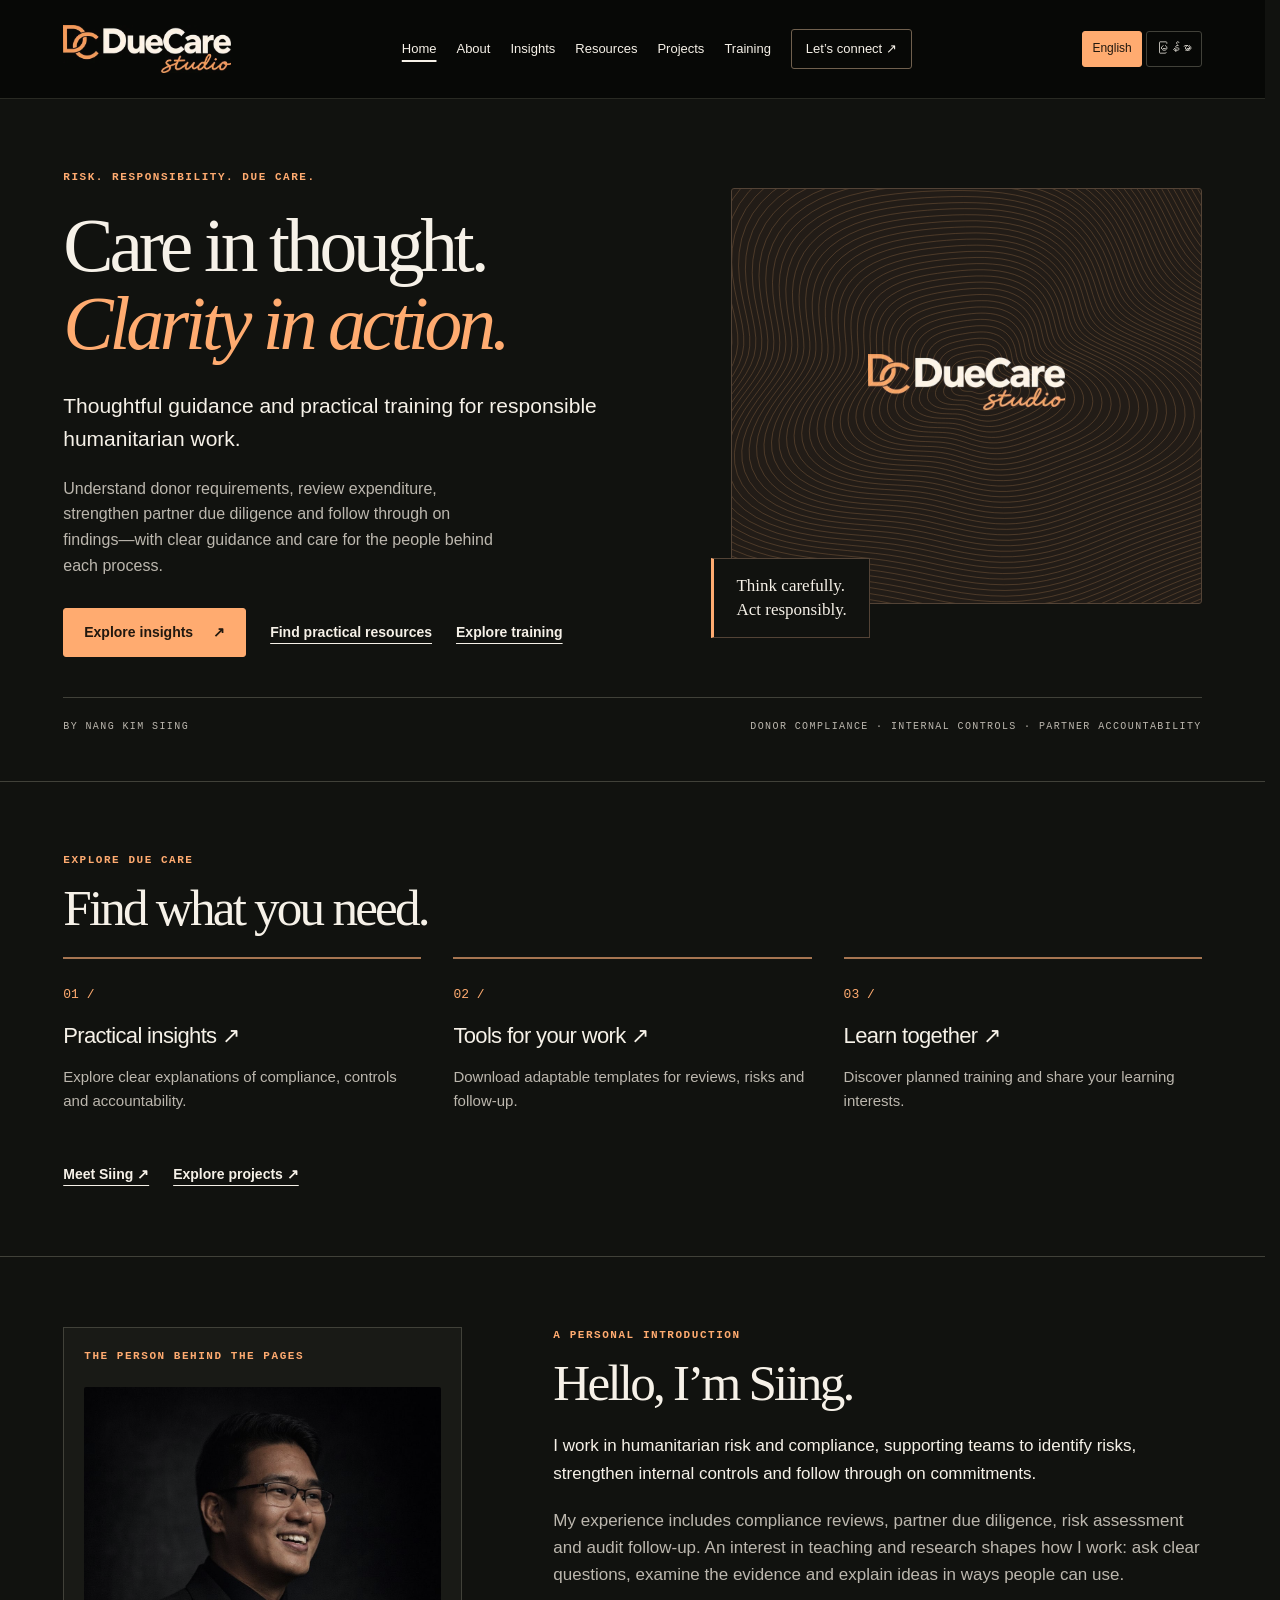
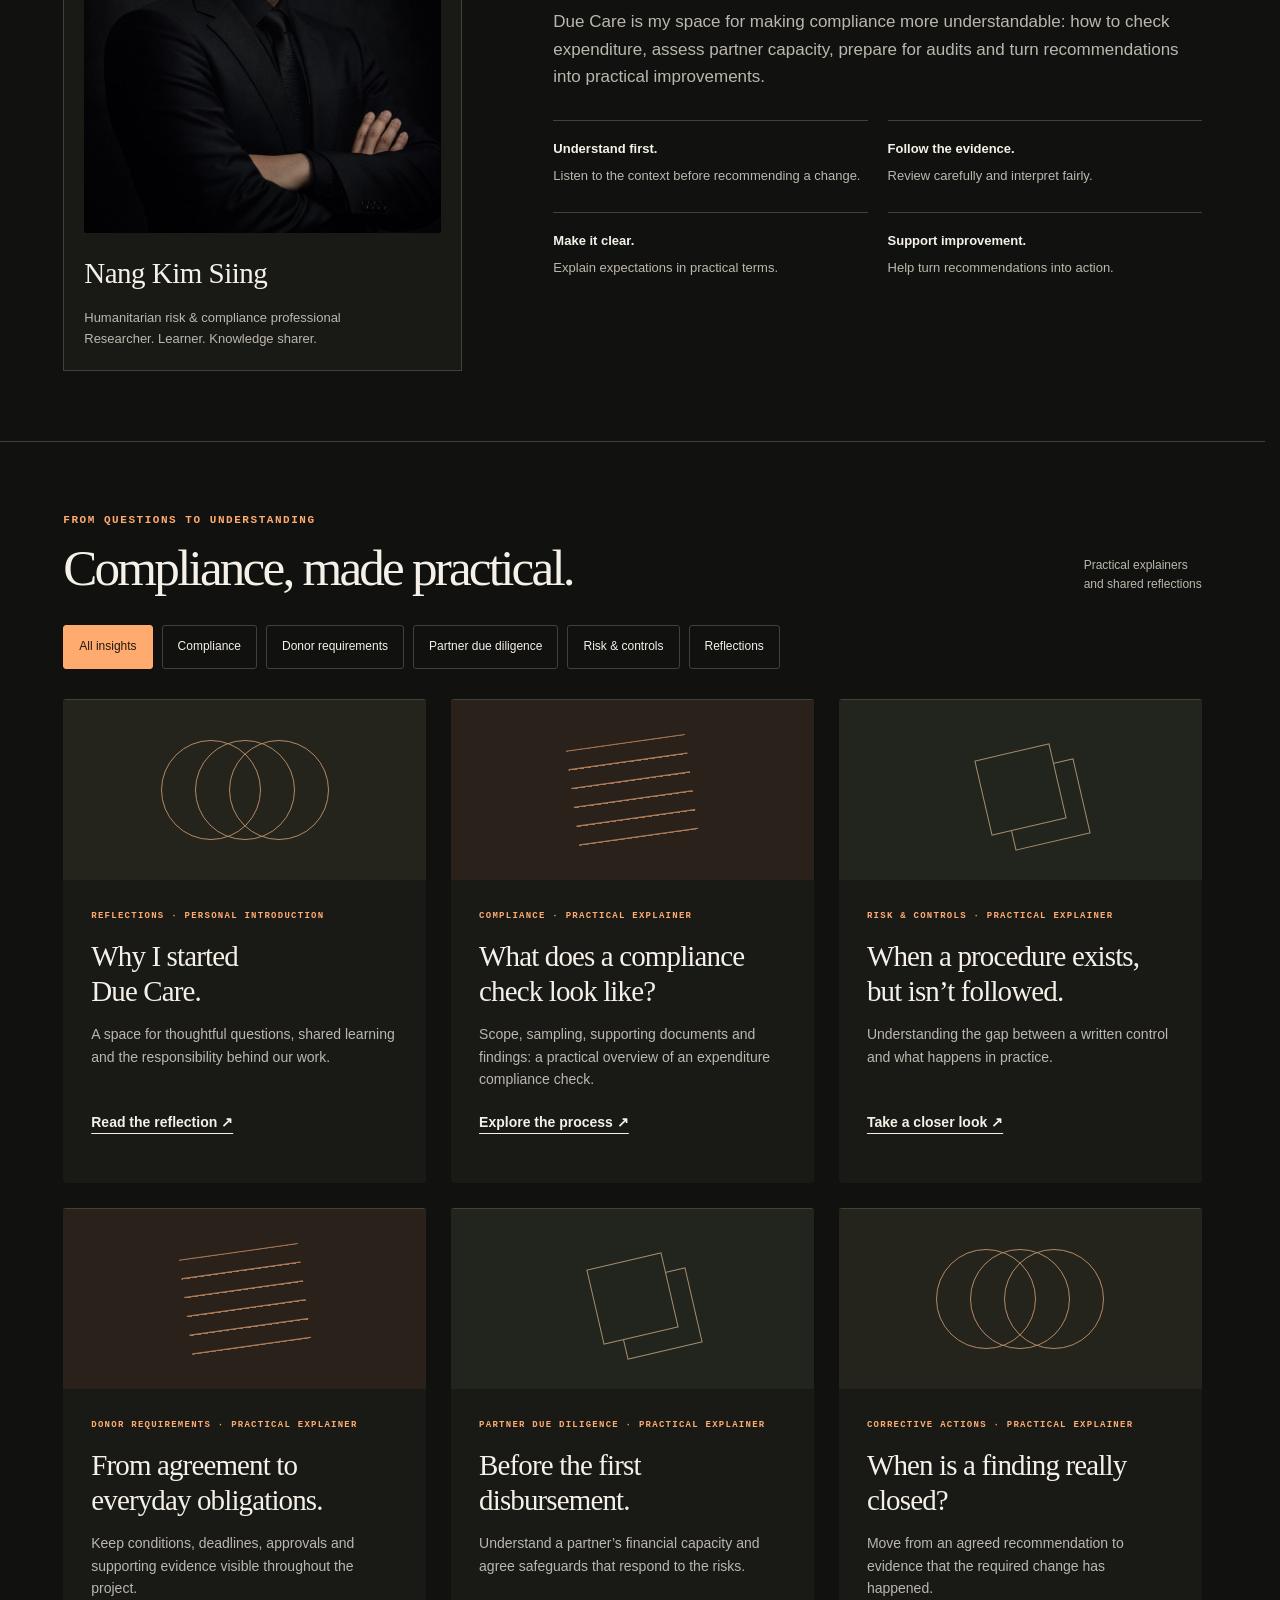
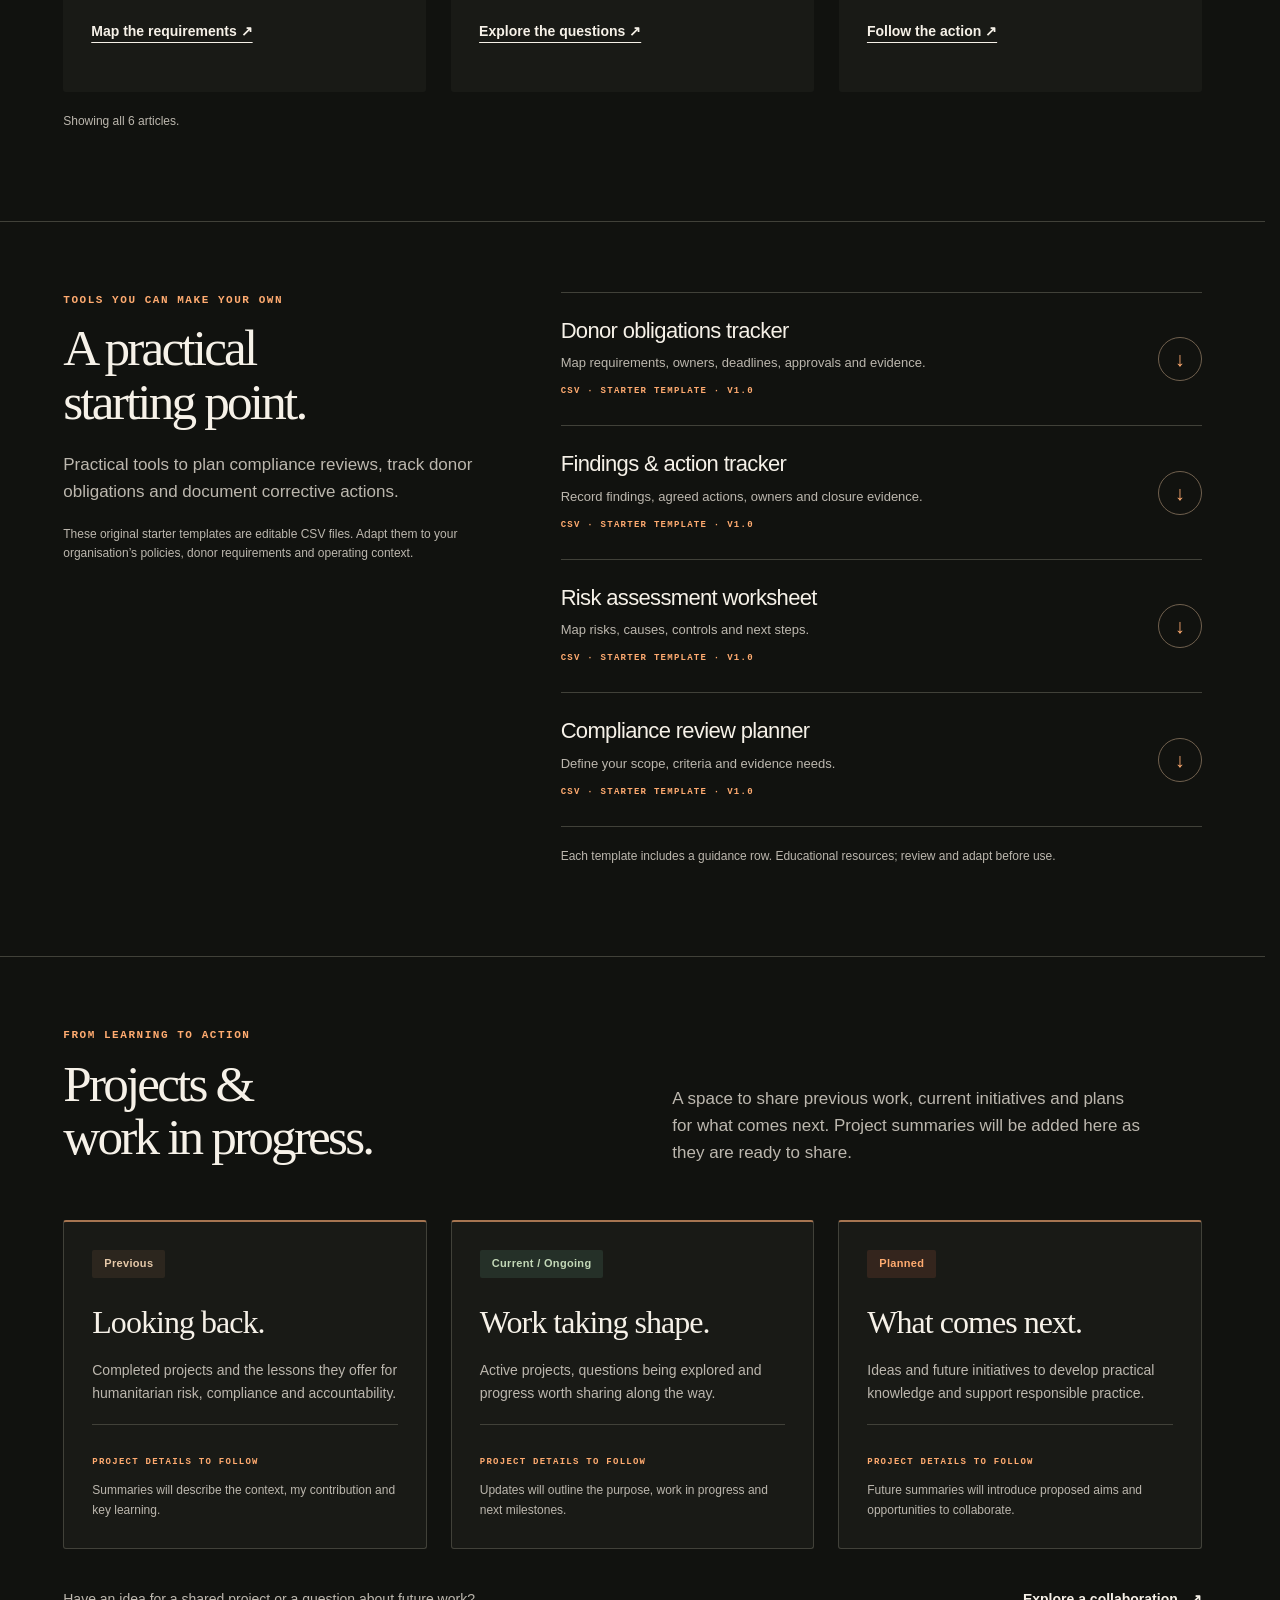
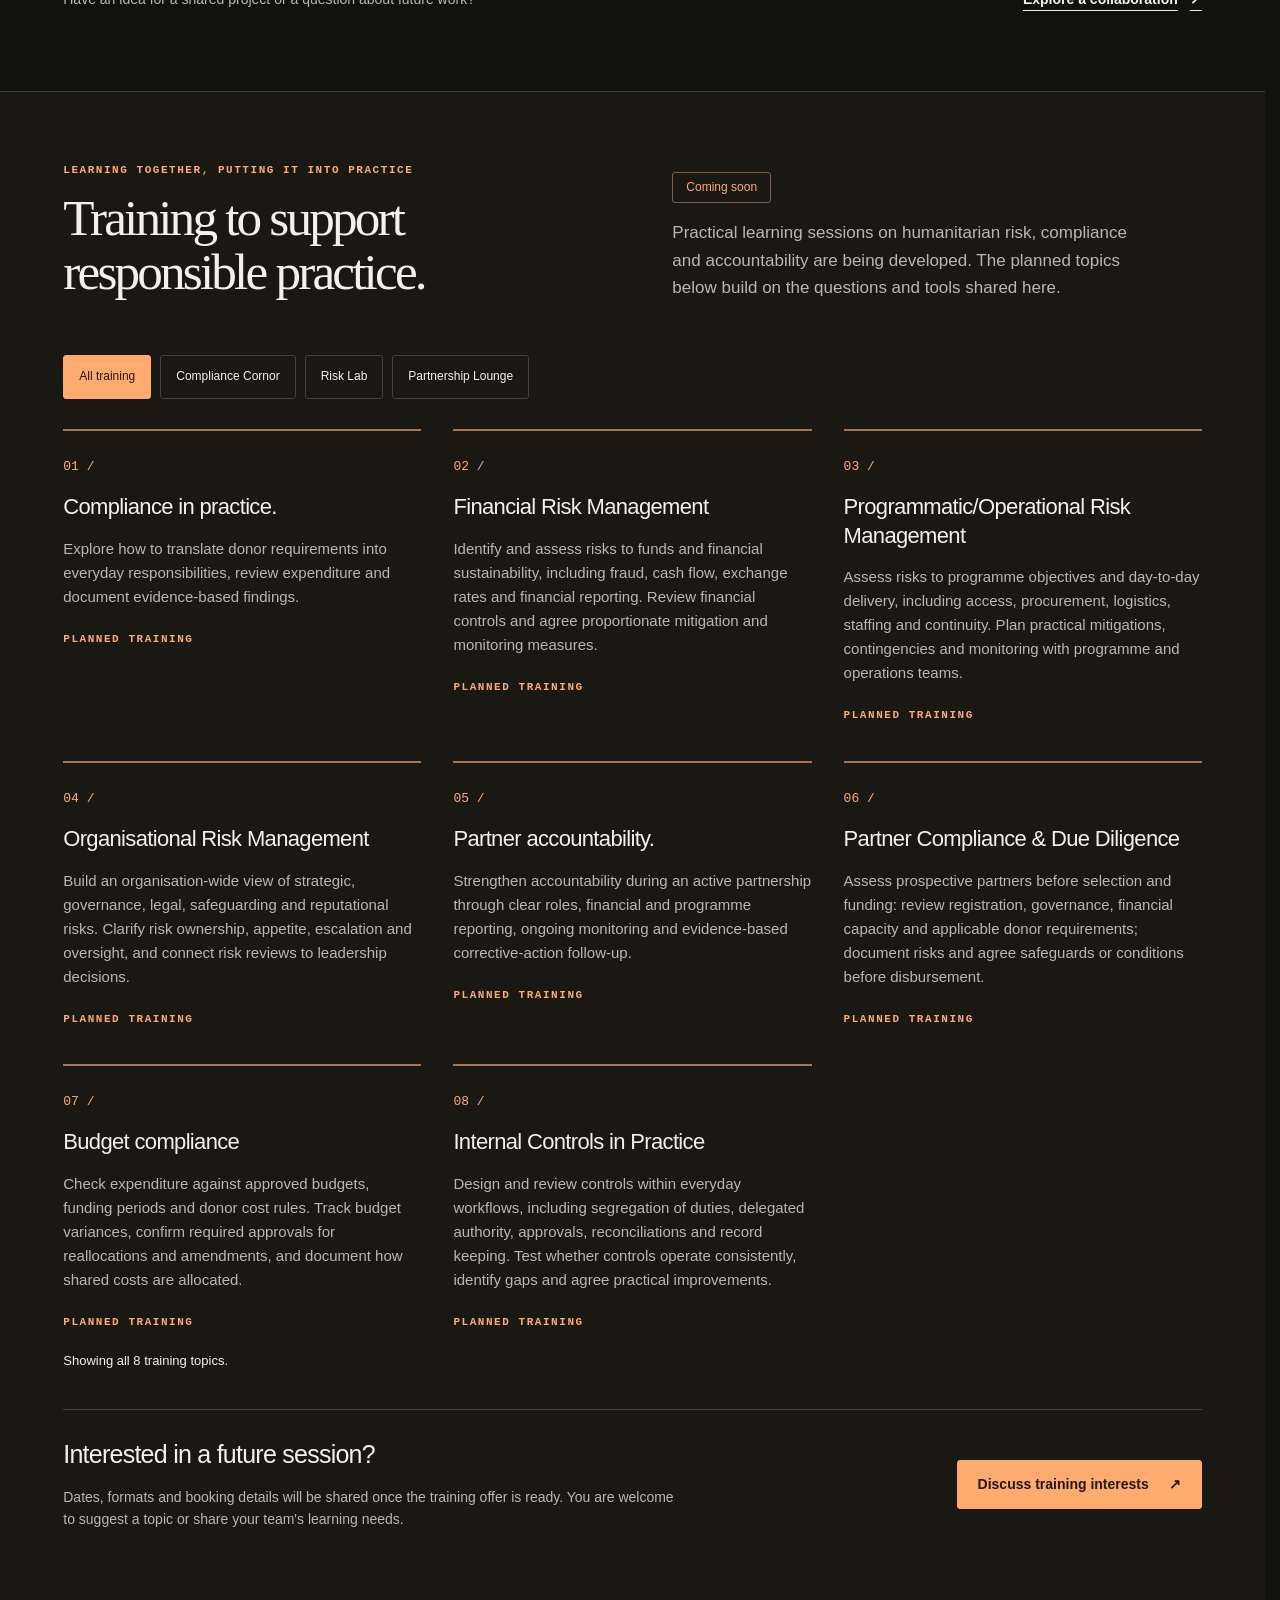
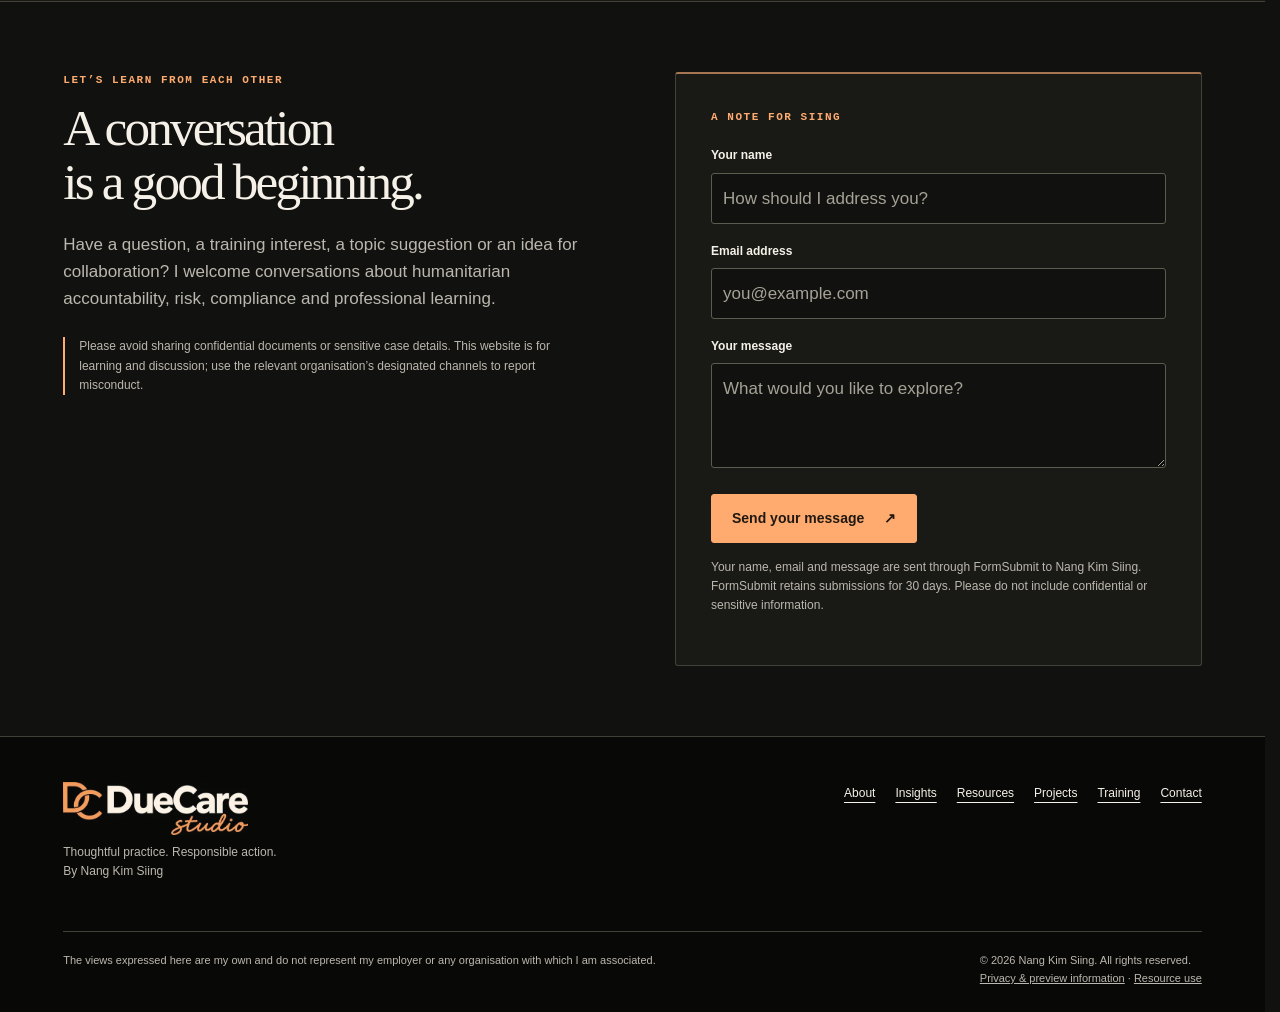
==== index.html @ 4e8f9262 "Improve phone layout, stack biography, enlarge touch targets and refine responsive training cards" ====
<!DOCTYPE html>
<html lang="en">
<head>
<meta charset="utf-8"><meta name="viewport" content="width=device-width,initial-scale=1">
<meta name="theme-color" content="#11120f"><meta name="color-scheme" content="dark"><meta name="description" content="Due Care — practical insights on risk, compliance and accountability in humanitarian work. By Nang Kim Siing.">
<title>Home | Due Care — Nang Kim Siing</title>
<link rel="stylesheet" href="due-care.css">
<link rel="stylesheet" href="duecare-studio-theme.css?v=mobile-2">
<link rel="icon" type="image/svg+xml" href="duecare-dc-icon.svg?v=dc-transparent-2">
</head>
<body>
<a class="skip" href="#main">Skip to content</a>
<header><div class="wrap header-inner"><a href="#home" class="brand" aria-label="Due Care home"><img class="studio-logo" src="duecare-studio-logo.webp" alt="DueCare Studio" width="500" height="142"></a><button class="menu-toggle" aria-expanded="false" aria-controls="navigation">Menu</button><nav id="navigation" aria-label="Main navigation"><a href="#home" aria-current="location">Home</a><a href="#about">About</a><a href="#insights">Insights</a><a href="#resources">Resources</a><a href="#projects">Projects</a><a href="#training">Training</a><a class="nav-contact" href="#contact">Let’s connect ↗</a></nav></div></header>
<main id="main"><section class="hero" id="home"><div class="wrap"><div class="hero-grid"><div><div class="eyebrow">Risk. Responsibility. Due care.</div><h1>Care in thought.<br><em>Clarity in action.</em></h1><p class="hero-lead">Thoughtful guidance and practical training for responsible humanitarian work.</p><p class="muted">Understand donor requirements, review expenditure, strengthen partner due diligence and follow through on findings—with clear guidance and care for the people behind each process.</p><div class="actions"><a class="btn" href="#insights">Explore insights <span>↗</span></a><a href="#resources" class="text-link">Find practical resources</a><a href="#training" class="text-link">Explore training</a></div></div><div class="art-wrap"><div class="art studio-art" aria-hidden="true"><img src="duecare-studio-logo.webp" class="studio-art-logo" alt="" width="500" height="142"></div><div class="art-note">Think carefully.<br>Act responsibly.</div></div></div><div class="hero-meta"><span>BY NANG KIM SIING</span><span>DONOR COMPLIANCE · INTERNAL CONTROLS · PARTNER ACCOUNTABILITY</span></div></div></section><section class="section"><div class="wrap"><div class="eyebrow">Explore Due Care</div><h2>Find what you need.</h2><div class="pillars"><a class="pillar page-preview" href="#insights"><span class="number">01 /</span><h3>Practical insights ↗</h3><p>Explore clear explanations of compliance, controls and accountability.</p></a><a class="pillar page-preview" href="#resources"><span class="number">02 /</span><h3>Tools for your work ↗</h3><p>Download adaptable templates for reviews, risks and follow-up.</p></a><a class="pillar page-preview" href="#training"><span class="number">03 /</span><h3>Learn together ↗</h3><p>Discover planned training and share your learning interests.</p></a></div><div class="actions"><a class="text-link" href="#about">Meet Siing ↗</a><a class="text-link" href="#projects">Explore projects ↗</a></div></div></section><section class="section about" id="about"><div class="wrap about-grid"><div class="identity"><div class="eyebrow">The person behind the pages</div><img class="profile-photo" decoding="async" src="[data-uri]" alt="Nang Kim Siing smiling, wearing glasses and a black suit" width="1024" height="1536" loading="lazy"><div><h3>Nang Kim Siing</h3><div class="muted">Humanitarian risk & compliance professional<br>Researcher. Learner. Knowledge sharer.</div></div></div><div><div class="eyebrow">A personal introduction</div><h2>Hello, I’m Siing.</h2><p>I work in humanitarian risk and compliance, supporting teams to identify risks, strengthen internal controls and follow through on commitments.</p><p class="muted">My experience includes compliance reviews, partner due diligence, risk assessment and audit follow-up. An interest in teaching and research shapes how I work: ask clear questions, examine the evidence and explain ideas in ways people can use.</p><p class="muted">Due Care is my space for making compliance more understandable: how to check expenditure, assess partner capacity, prepare for audits and turn recommendations into practical improvements.</p><div class="values"><div class="value"><strong>Understand first.</strong><p>Listen to the context before recommending a change.</p></div><div class="value"><strong>Follow the evidence.</strong><p>Review carefully and interpret fairly.</p></div><div class="value"><strong>Make it clear.</strong><p>Explain expectations in practical terms.</p></div><div class="value"><strong>Support improvement.</strong><p>Help turn recommendations into action.</p></div></div></div></div></section><section class="section" id="insights"><div class="wrap"><div class="section-head"><div><div class="eyebrow">From questions to understanding</div><h2>Compliance, made practical.</h2></div><span class="small">Practical explainers<br>and shared reflections</span></div><div class="filters" aria-label="Filter articles"><button class="filter active" data-filter="all" aria-pressed="true">All insights</button><button class="filter" data-filter="compliance" aria-pressed="false">Compliance</button><button class="filter" data-filter="donor" aria-pressed="false">Donor requirements</button><button class="filter" data-filter="partners" aria-pressed="false">Partner due diligence</button><button class="filter" data-filter="risk" aria-pressed="false">Risk & controls</button><button class="filter" data-filter="reflection" aria-pressed="false">Reflections</button></div><div class="articles"><article class="article" data-category="reflection"><div class="article-art" aria-hidden="true"><span class="circle"></span><span class="circle"></span><span class="circle"></span></div><div class="article-body"><span class="eyebrow">Reflections · Personal introduction</span><h3>Why I started<br>Due Care.</h3><p>A space for thoughtful questions, shared learning and the responsibility behind our work.</p><a class="text-link" href="insight-why.html">Read the reflection ↗</a></div></article><article class="article" data-category="compliance"><div class="article-art lines" aria-hidden="true"></div><div class="article-body"><span class="eyebrow">Compliance · Practical explainer</span><h3>What does a compliance check look like?</h3><p>Scope, sampling, supporting documents and findings: a practical overview of an expenditure compliance check.</p><a class="text-link" href="insight-check.html">Explore the process ↗</a></div></article><article class="article" data-category="risk"><div class="article-art blocks" aria-hidden="true"></div><div class="article-body"><span class="eyebrow">Risk & controls · Practical explainer</span><h3>When a procedure exists, but isn’t followed.</h3><p>Understanding the gap between a written control and what happens in practice.</p><a class="text-link" href="insight-controls.html">Take a closer look ↗</a></div></article><article class="article" data-category="donor"><div class="article-art lines" aria-hidden="true"></div><div class="article-body"><span class="eyebrow">Donor requirements · Practical explainer</span><h3>From agreement to everyday obligations.</h3><p>Keep conditions, deadlines, approvals and supporting evidence visible throughout the project.</p><a class="text-link" href="insight-donor.html">Map the requirements ↗</a></div></article><article class="article" data-category="partners"><div class="article-art blocks" aria-hidden="true"></div><div class="article-body"><span class="eyebrow">Partner due diligence · Practical explainer</span><h3>Before the first disbursement.</h3><p>Understand a partner’s financial capacity and agree safeguards that respond to the risks.</p><a class="text-link" href="insight-partner.html">Explore the questions ↗</a></div></article><article class="article" data-category="compliance"><div class="article-art" aria-hidden="true"><span class="circle"></span><span class="circle"></span><span class="circle"></span></div><div class="article-body"><span class="eyebrow">Corrective actions · Practical explainer</span><h3>When is a finding really closed?</h3><p>Move from an agreed recommendation to evidence that the required change has happened.</p><a class="text-link" href="insight-followup.html">Follow the action ↗</a></div></article></div><p class="resource-note" id="filter-status" aria-live="polite">Showing all 6 articles.</p></div></section><section class="section" id="resources"><div class="wrap resource-layout"><div><div class="eyebrow">Tools you can make your own</div><h2>A practical<br>starting point.</h2><p class="muted">Practical tools to plan compliance reviews, track donor obligations and document corrective actions.</p><p class="small">These original starter templates are editable CSV files. Adapt them to your organisation’s policies, donor requirements and operating context.</p></div><div><div class="resource-list"><div class="resource"><div><h3>Donor obligations tracker</h3><p>Map requirements, owners, deadlines, approvals and evidence.</p><span class="eyebrow" style="font-size:9px">CSV · Starter template · v1.0</span></div><button class="download" data-download="obligations" aria-label="Download donor obligations tracker CSV">↓</button></div><div class="resource"><div><h3>Findings & action tracker</h3><p>Record findings, agreed actions, owners and closure evidence.</p><span class="eyebrow" style="font-size:9px">CSV · Starter template · v1.0</span></div><button class="download" data-download="findings" aria-label="Download findings and action tracker CSV">↓</button></div><div class="resource"><div><h3>Risk assessment worksheet</h3><p>Map risks, causes, controls and next steps.</p><span class="eyebrow" style="font-size:9px">CSV · Starter template · v1.0</span></div><button class="download" data-download="risk" aria-label="Download risk assessment worksheet CSV">↓</button></div><div class="resource"><div><h3>Compliance review planner</h3><p>Define your scope, criteria and evidence needs.</p><span class="eyebrow" style="font-size:9px">CSV · Starter template · v1.0</span></div><button class="download" data-download="planner" aria-label="Download compliance review planner CSV">↓</button></div></div><p class="resource-note">Each template includes a guidance row. Educational resources; review and adapt before use.</p></div></div></section><section class="section projects" id="projects" aria-labelledby="projects-title"><div class="wrap"><div class="intro-head"><div><div class="eyebrow">From learning to action</div><h2 id="projects-title">Projects &<br>work in progress.</h2></div><p>A space to share previous work, current initiatives and plans for what comes next. Project summaries will be added here as they are ready to share.</p></div><div class="project-grid"><article class="project-card"><span class="project-status project-previous">Previous</span><h3>Looking back.</h3><p>Completed projects and the lessons they offer for humanitarian risk, compliance and accountability.</p><div class="project-placeholder"><span class="eyebrow">Project details to follow</span><p>Summaries will describe the context, my contribution and key learning.</p></div></article><article class="project-card"><span class="project-status project-current">Current / Ongoing</span><h3>Work taking shape.</h3><p>Active projects, questions being explored and progress worth sharing along the way.</p><div class="project-placeholder"><span class="eyebrow">Project details to follow</span><p>Updates will outline the purpose, work in progress and next milestones.</p></div></article><article class="project-card"><span class="project-status project-planned">Planned</span><h3>What comes next.</h3><p>Ideas and future initiatives to develop practical knowledge and support responsible practice.</p><div class="project-placeholder"><span class="eyebrow">Project details to follow</span><p>Future summaries will introduce proposed aims and opportunities to collaborate.</p></div></article></div><div class="projects-connect"><p class="muted">Have an idea for a shared project or a question about future work?</p><a class="text-link" href="#contact">Explore a collaboration <span aria-hidden="true">↗</span></a></div></div></section><section class="section training" id="training" aria-labelledby="training-title"><div class="wrap"><div class="intro-head"><div><div class="eyebrow">Learning together, putting it into practice</div><h2 id="training-title">Training to support<br>responsible practice.</h2></div><div><span class="training-status">Coming soon</span><p>Practical learning sessions on humanitarian risk, compliance and accountability are being developed. The planned topics below build on the questions and tools shared here.</p></div></div><div class="filters" role="group" aria-label="Filter training"><button type="button" class="filter active" data-training-filter="all" aria-pressed="true">All training</button><button type="button" class="filter" data-training-filter="compliance" aria-pressed="false">Compliance Cornor</button><button type="button" class="filter" data-training-filter="risk" aria-pressed="false">Risk Lab</button><button type="button" class="filter" data-training-filter="partners" aria-pressed="false">Partnership Lounge</button></div><div class="pillars"><article class="pillar" data-training-category="compliance"><span class="number">01 /</span><h3>Compliance in practice.</h3><p>Explore how to translate donor requirements into everyday responsibilities, review expenditure and document evidence-based findings.</p><span class="eyebrow training-topic">Planned training</span></article><article class="pillar" data-training-category="risk"><span class="number">02 /</span><h3>Financial Risk Management</h3><p>Identify and assess risks to funds and financial sustainability, including fraud, cash flow, exchange rates and financial reporting. Review financial controls and agree proportionate mitigation and monitoring measures.</p><span class="eyebrow training-topic">Planned training</span></article><article class="pillar" data-training-category="risk"><span class="number">03 /</span><h3>Programmatic/Operational Risk Management</h3><p>Assess risks to programme objectives and day-to-day delivery, including access, procurement, logistics, staffing and continuity. Plan practical mitigations, contingencies and monitoring with programme and operations teams.</p><span class="eyebrow training-topic">Planned training</span></article><article class="pillar" data-training-category="risk"><span class="number">04 /</span><h3>Organisational Risk Management</h3><p>Build an organisation-wide view of strategic, governance, legal, safeguarding and reputational risks. Clarify risk ownership, appetite, escalation and oversight, and connect risk reviews to leadership decisions.</p><span class="eyebrow training-topic">Planned training</span></article><article class="pillar" data-training-category="partners"><span class="number">05 /</span><h3>Partner accountability.</h3><p>Strengthen accountability during an active partnership through clear roles, financial and programme reporting, ongoing monitoring and evidence-based corrective-action follow-up.</p><span class="eyebrow training-topic">Planned training</span></article><article class="pillar" data-training-category="partners"><span class="number">06 /</span><h3>Partner Compliance &amp; Due Diligence</h3><p>Assess prospective partners before selection and funding: review registration, governance, financial capacity and applicable donor requirements; document risks and agree safeguards or conditions before disbursement.</p><span class="eyebrow training-topic">Planned training</span></article><article class="pillar" data-training-category="compliance"><span class="number">07 /</span><h3>Budget compliance</h3><p>Check expenditure against approved budgets, funding periods and donor cost rules. Track budget variances, confirm required approvals for reallocations and amendments, and document how shared costs are allocated.</p><span class="eyebrow training-topic">Planned training</span></article><article class="pillar" data-training-category="compliance"><span class="number">08 /</span><h3>Internal Controls in Practice</h3><p>Design and review controls within everyday workflows, including segregation of duties, delegated authority, approvals, reconciliations and record keeping. Test whether controls operate consistently, identify gaps and agree practical improvements.</p><span class="eyebrow training-topic">Planned training</span></article></div><p class="status" id="training-filter-status" role="status">Showing all 8 training topics.</p><div class="training-next"><div><h3>Interested in a future session?</h3><p class="muted">Dates, formats and booking details will be shared once the training offer is ready. You are welcome to suggest a topic or share your team's learning needs.</p></div><a class="btn" href="#contact">Discuss training interests <span aria-hidden="true">↗</span></a></div></div></section><section class="section" id="contact"><div class="wrap contact-grid"><div><div class="eyebrow">Let’s learn from each other</div><h2>A conversation<br>is a good beginning.</h2><p class="muted">Have a question, a training interest, a topic suggestion or an idea for collaboration? I welcome conversations about humanitarian accountability, risk, compliance and professional learning.</p><div class="notice small">Please avoid sharing confidential documents or sensitive case details. This website is for learning and discussion; use the relevant organisation’s designated channels to report misconduct.</div></div><div class="contact-box"><div class="eyebrow" style="margin-bottom:20px">A note for Siing</div><form id="contact-form" action="https://formsubmit.co/nksiingbawi@gmail.com" method="POST"><input type="hidden" name="_subject" value="New message from DueCare Studio"><input type="hidden" name="_template" value="table"><input type="text" name="_honey" tabindex="-1" autocomplete="off" style="display:none" aria-hidden="true"><div class="field"><label for="name">Your name</label><input maxlength="120" id="name" name="name" autocomplete="name" required placeholder="How should I address you?"></div><div class="field"><label for="email">Email address</label><input maxlength="254" id="email" name="email" type="email" autocomplete="email" required placeholder="you@example.com"></div><div class="field"><label for="message">Your message</label><textarea maxlength="5000" id="message" name="message" required placeholder="What would you like to explore?"></textarea></div><button class="btn" type="submit">Send your message <span>↗</span></button><p class="small" style="margin-top:15px;margin-bottom:0">Your name, email and message are sent through FormSubmit to Nang Kim Siing. FormSubmit retains submissions for 30 days. Please do not include confidential or sensitive information.</p><p class="status" id="form-status" role="status"></p></form></div></div></section></main>
<footer class="footer"><div class="wrap"><div class="footer-top"><div><a href="#home" class="brand footer-brand" aria-label="Due Care home"><img class="studio-logo" src="duecare-studio-logo.webp" alt="DueCare Studio" width="500" height="142"></a><p class="small" style="margin-top:8px">Thoughtful practice. Responsible action.<br>By Nang Kim Siing</p></div><div class="footer-links"><a href="#about">About</a><a href="#insights">Insights</a><a href="#resources">Resources</a><a href="#projects">Projects</a><a href="#training">Training</a><a href="#contact">Contact</a></div></div><div class="footer-bottom"><p>The views expressed here are my own and do not represent my employer or any organisation with which I am associated.</p><div>© <span id="year">2026</span> Nang Kim Siing. All rights reserved.<br><button data-info="privacy">Privacy & preview information</button> · <button data-info="use">Resource use</button></div></div></div></footer>
<dialog id="reader" aria-labelledby="reader-title"><button class="close" aria-label="Close dialog">Close ×</button><div class="dialog-content" id="reader-content"></div></dialog>
<script src="due-care.js?v=training-controls-5" defer></script>
<script src="due-care-i18n.js?v=training-controls-5" defer></script>
</body>
</html>
---- due-care.css ----
:root{--paper:#f7f5ed;--ink:#203d33;--muted:#5d695f;--line:#d7dbce;--green:#244b3d;--light:#e7ebdf;--gold:#a16a35;--white:#fffdf7}*{box-sizing:border-box}html{scroll-behavior:smooth;scroll-padding-top:95px}body{margin:0;background:var(--paper);color:var(--ink);font:16px/1.65 Arial,Helvetica,sans-serif}button,input,textarea{font:inherit}a{color:inherit;text-underline-offset:5px}button,a{touch-action:manipulation}button{cursor:pointer}button:focus-visible,a:focus-visible,input:focus-visible,textarea:focus-visible{outline:3px solid #b87a3c;outline-offset:5px}h1,h2,h3,.serif{font-family:Georgia,'Times New Roman',serif;font-weight:400;line-height:1.12;letter-spacing:-.035em}h1{font-size:clamp(48px,6vw,86px);margin:19px 0 26px}h2{font-size:clamp(35px,4vw,54px);margin:12px 0 23px}h3{font-size:27px;margin:15px 0}p{margin:0 0 20px}.wrap{max-width:1220px;padding:0 48px;margin:auto}.eyebrow{text-transform:uppercase;font-size:11px;letter-spacing:.18em;font-weight:700}.muted{color:var(--muted)}.skip{position:absolute;top:-100px;background:white;padding:10px}.skip:focus{top:0;z-index:100}header{position:sticky;top:0;background:#f7f5edf5;backdrop-filter:blur(12px);border-bottom:1px solid var(--line);z-index:20}.header-inner{height:88px;display:flex;align-items:center;justify-content:space-between;gap:24px}.brand{display:flex;align-items:center;gap:13px;text-decoration:none}.mark{height:38px;width:38px;border:1px solid var(--ink);border-radius:50%;display:grid;place-items:center;font-family:Georgia,serif;font-size:12px;letter-spacing:-1px}.wordmark{font-family:Georgia,serif;font-size:25px;letter-spacing:-1px}nav{display:flex;gap:28px;align-items:center}nav a{font-size:13px;text-decoration:none}nav a:hover{text-decoration:underline}.nav-contact{border:1px solid var(--ink);border-radius:3px;padding:9px 17px}.menu-toggle{display:none;background:none;border:1px solid var(--line);padding:7px 12px}.hero{padding:77px 0 59px}.hero-grid{display:grid;grid-template-columns:1.17fr 1fr;gap:55px;align-items:center}.hero p{max-width:540px}.hero-lead{font-size:19px;color:var(--muted)}.hero h1 em{color:#52715a;font-weight:400}.actions{display:flex;gap:24px;align-items:center;flex-wrap:wrap;margin-top:30px}.btn{display:inline-flex;align-items:center;justify-content:center;gap:20px;background:var(--green);color:#fffdf5;border:1px solid var(--green);padding:13px 22px;text-decoration:none;border-radius:3px;font-size:13px}.btn:hover{background:#17372b}.text-link{font-size:13px;font-weight:600;background:none;border:0;padding:0;text-decoration:underline;text-underline-offset:6px}.art-wrap{position:relative;padding:20px 0}.art{background:#e5eaf0;border-radius:48% 48% 3px 3px;overflow:hidden;aspect-ratio:1/1.08;display:grid;place-items:center}.art svg{width:100%;height:100%}.art-note{position:absolute;bottom:31px;left:-22px;background:var(--white);padding:18px 25px;box-shadow:0 6px 28px #203d330c;font-family:Georgia,serif;font-size:17px;max-width:270px;line-height:1.4}.hero-meta{display:flex;justify-content:space-between;border-top:1px solid var(--line);margin-top:56px;padding-top:19px;font-size:11px;color:var(--muted);letter-spacing:.06em}.section{padding:84px 0;border-top:1px solid var(--line)}.intro-head{display:grid;grid-template-columns:1.1fr 1fr;gap:60px;align-items:end;margin-bottom:34px}.intro-head p{color:var(--muted);max-width:470px}.pillars{display:grid;grid-template-columns:repeat(3,1fr);gap:36px}.pillar{border-top:1px solid var(--ink);padding:22px 0 0}.number{color:var(--gold);font-family:Georgia,serif;font-size:18px}.pillar p{font-size:14px;color:var(--muted)}.about{background:var(--light)}.about-grid{display:grid;grid-template-columns:.85fr 1.3fr;gap:90px;align-items:start}.identity{padding:30px;border:1px solid #bdc6b5;min-height:315px;display:flex;flex-direction:column;justify-content:space-between;background:#edf0e6}.initials{font-family:Georgia,serif;font-size:87px;letter-spacing:-8px;line-height:1;margin:7px 0 35px;color:#63775d}.identity h3{font-size:25px;letter-spacing:-.5px}.identity .muted{font-size:13px}.values{display:grid;grid-template-columns:1fr 1fr;gap:20px;margin-top:30px}.value{border-top:1px solid #bcc7b7;padding-top:13px}.value strong{font-size:13px}.value p{font-size:13px;color:var(--muted);margin:5px 0}.section-head{display:flex;justify-content:space-between;align-items:end;gap:20px}.section-head h2{margin-bottom:0}.filters{display:flex;flex-wrap:wrap;gap:9px;margin:30px 0}.filter{border:1px solid var(--line);background:none;color:var(--ink);border-radius:30px;font-size:12px;padding:7px 15px}.filter.active{background:var(--ink);color:white;border-color:var(--ink)}.articles{display:grid;grid-template-columns:repeat(3,1fr);gap:25px}.article{display:flex;flex-direction:column;border:1px solid var(--line);background:var(--white)}.article[hidden]{display:none}.article-art{height:164px;position:relative;overflow:hidden;display:flex;align-items:center;justify-content:center;background:#e5e8dc}.article-art .circle{width:100px;height:100px;border:1px solid #73866b;border-radius:50%;position:absolute}.article-art .circle:nth-child(2){transform:translateX(34px)}.article-art .circle:nth-child(3){transform:translateX(-34px)}.article-art.lines{background:#eae1d1}.lines:before{content:'';width:120px;height:95px;background:repeating-linear-gradient(transparent 0 17px,#92704e 18px 19px);transform:rotate(-8deg);border-top:1px solid #92704e}.article-art.blocks{background:#dbe5df}.blocks:before{content:'';height:75px;width:75px;border:1px solid #6b8678;box-shadow:20px 20px 0 -1px #dbe5df,20px 20px 0 0 #6b8678;transform:rotate(-13deg)}.article-body{padding:25px;display:flex;flex-direction:column;flex:1}.article h3{font-size:26px;line-height:1.2}.article p{font-size:14px;color:var(--muted)}.article .text-link{align-self:start;margin-top:auto}.article .eyebrow{font-size:9px;color:#78603d}.resource-layout{display:grid;grid-template-columns:.8fr 1.2fr;gap:70px}.resource-list{border-top:1px solid var(--line)}.resource{padding:24px 0;display:flex;gap:20px;border-bottom:1px solid var(--line);justify-content:space-between;align-items:center}.resource h3{font-size:23px;margin:0 0 8px}.resource p{font-size:13px;color:var(--muted);margin:0}.download{background:none;border:1px solid #bfc9ba;color:var(--ink);height:42px;min-width:42px;border-radius:50%;font-size:20px}.download:hover{background:var(--light)}.resource-note{font-size:12px;color:var(--muted);margin-top:20px}.quote-band{background:var(--green);color:var(--paper);padding:65px 0}.quote-band blockquote{font-family:Georgia,serif;font-size:clamp(28px,4vw,46px);text-align:center;max-width:850px;margin:0 auto;line-height:1.3;letter-spacing:-1px}.quote-band .eyebrow{text-align:center;margin-top:25px;color:#c7d4bf}.contact-grid{display:grid;grid-template-columns:1fr 1fr;gap:85px}.contact-box{border:1px solid var(--line);padding:30px;background:var(--white)}label{display:block;font-size:12px;font-weight:bold;margin-bottom:7px}input,textarea{width:100%;padding:11px;background:var(--paper);border:1px solid #c4cdbf;border-radius:2px;color:var(--ink)}.field{margin-bottom:18px}textarea{resize:vertical;min-height:105px}.small{font-size:12px;color:var(--muted)}.notice{border-left:2px solid var(--gold);padding:0 0 0 14px;margin-top:25px}.status{font-size:13px;margin:15px 0 0}.footer{background:#eaece2;padding:45px 0 25px}.footer-top{display:flex;justify-content:space-between;gap:25px;align-items:start}.footer .wordmark{font-size:29px}.footer-links{display:flex;flex-wrap:wrap;gap:20px;font-size:12px}.footer-bottom{border-top:1px solid #cbd2c3;margin-top:30px;padding-top:20px;font-size:11px;color:var(--muted);display:flex;gap:30px;justify-content:space-between}.footer-bottom p{max-width:640px;margin:0}.footer button{background:none;border:0;color:var(--muted);font-size:11px;text-decoration:underline;padding:0}.preview-tag{font-size:10px;letter-spacing:.1em;color:var(--gold);margin-top:12px}dialog{background:var(--paper);color:var(--ink);border:1px solid var(--line);border-radius:5px;max-width:740px;width:calc(100% - 32px);max-height:85vh;padding:38px}dialog::backdrop{background:#142c25a8;backdrop-filter:blur(3px)}dialog h2{font-size:37px}dialog h3{font-size:24px}dialog p,dialog li{font-size:15px}dialog .close{float:right;background:transparent;border:1px solid var(--line);padding:5px 12px;color:var(--ink)}.dialog-content{clear:both;padding-top:20px}.dialog-content .eyebrow{color:var(--gold)}
@media(min-width:1450px){.hero{padding-top:95px;padding-bottom:75px}}
@media(max-width:850px){.wrap{padding:0 26px}.hero-grid{gap:30px}.hero h1{font-size:58px}.wordmark{font-size:22px}nav{gap:17px}.hero-lead{font-size:17px}.about-grid,.resource-layout,.contact-grid{gap:35px}.articles{gap:14px}.article-body{padding:18px}.article h3{font-size:22px}.art-note{left:-10px;max-width:220px;padding:14px}.section{padding:65px 0}}
@media(max-width:650px){.header-inner{height:72px}.menu-toggle{display:block}nav{display:none;position:absolute;top:71px;left:0;right:0;padding:20px 26px;background:var(--paper);border-bottom:1px solid var(--line);flex-direction:column;align-items:stretch;gap:15px}nav.open{display:flex}.hero{padding-top:40px}.hero-grid,.intro-head,.about-grid,.resource-layout,.contact-grid{grid-template-columns:1fr;gap:30px}.hero h1{font-size:57px;max-width:500px}.art-wrap{max-width:360px;width:100%;margin:10px auto 0}.art-note{left:-7px}.hero-meta{gap:20px;font-size:9px;margin-top:35px}.pillars{grid-template-columns:1fr;gap:15px}.pillar h3{margin:9px 0}.articles{grid-template-columns:1fr}.article-art{height:145px}.article h3{font-size:28px}.article-body{padding:25px}.section-head{align-items:start}.section-head .small{max-width:110px}.identity{min-height:230px}.initials{font-size:65px;margin-bottom:20px}.values{gap:15px}.contact-box{padding:24px}.footer-top,.footer-bottom{flex-direction:column}.section{padding:50px 0}dialog{padding:25px}dialog h2{font-size:30px}}
@media(prefers-reduced-motion:reduce){html{scroll-behavior:auto}}
/* Final responsive and accessibility refinements */
html{scrollbar-gutter:stable}body{overflow-wrap:break-word}::selection{background:#dce4cf;color:var(--ink)}
nav a[aria-current="location"]{text-decoration:underline;text-decoration-thickness:2px;text-underline-offset:7px}
.btn,.download,.filter,.article{transition:background-color .18s ease,border-color .18s ease,box-shadow .18s ease}
.article:hover{border-color:#a8b59e;box-shadow:0 8px 24px #203d3309}.text-link:hover{color:var(--gold)}
.filter{min-height:44px}.download{min-width:44px;min-height:44px;flex-shrink:0}.article .text-link{min-height:44px;text-align:left}
dialog{overscroll-behavior:contain}body:has(dialog[open]){overflow:hidden}dialog .close{min-height:44px;position:sticky;top:0;background:var(--paper)}.dialog-content{line-height:1.8}
@media(max-width:1000px) and (min-width:651px){.header-inner{gap:14px}nav{gap:14px}nav a{font-size:12px}.wordmark{font-size:21px}.hero h1{font-size:clamp(44px,6.8vw,66px)}}
@media(max-width:420px){.wrap{padding:0 20px}.wordmark{font-size:21px}.brand{gap:9px}.hero h1{font-size:clamp(40px,12vw,50px)}.hero-meta{flex-direction:column;gap:8px}.values{grid-template-columns:1fr}.section-head{flex-direction:column;gap:14px}.section-head .small{max-width:none}.resource{gap:12px}.resource h3{font-size:21px}.contact-box{padding:20px}.art-note{left:0}.quote-band{padding:48px 0}}
@media(prefers-reduced-motion:reduce){*,*::before,*::after{transition:none!important}}
/* Portrait from the original website */
.identity{gap:22px}
.profile-photo{display:block;width:100%;height:auto;aspect-ratio:4/5;object-fit:cover;object-position:center 25%;border-radius:2px}
.identity h3{margin-top:0}
@media(max-width:650px){.identity{max-width:400px;width:100%;margin-inline:auto}}
/* Upcoming training */
.training{background:#eef0e6}
.training-status{display:inline-block;border:1px solid #b7c2ab;border-radius:30px;padding:5px 13px;margin-bottom:16px;font-size:12px;color:var(--green)}
.training-topic{display:block;font-size:10px;color:var(--gold);margin:22px 0 4px}
.training-next{display:flex;align-items:center;justify-content:space-between;gap:32px;border-top:1px solid #c6cfbd;margin-top:38px;padding-top:28px}
.training-next h3{font-size:25px;margin-top:0}.training-next p{max-width:620px;font-size:14px;margin-bottom:0}.training-next .btn{flex-shrink:0}
@media(min-width:651px) and (max-width:1100px){nav{gap:12px}nav a{font-size:12px}.header-inner{gap:16px}.wordmark{font-size:21px}.nav-contact{padding:9px 12px}}
@media(max-width:850px){.training-next{align-items:flex-start;flex-direction:column;gap:20px}}
/* Projects across stages */
.project-grid{display:grid;grid-template-columns:repeat(3,minmax(0,1fr));gap:24px}
.project-card{display:flex;flex-direction:column;padding:28px;border:1px solid var(--line);background:var(--white)}
.project-card h3{font-size:29px;margin:24px 0 16px}.project-card>p{color:var(--muted);font-size:14px}
.project-status{align-self:flex-start;display:inline-flex;padding:5px 12px;border-radius:30px;font-size:11px;font-weight:700;letter-spacing:.03em}
.project-previous{background:#ebe5d9;color:#735332}.project-current{background:#dfe8da;color:#244b3d}.project-planned{background:#e7e9e2;color:#4e5e50}
.project-placeholder{margin-top:auto;border-top:1px solid var(--line);padding-top:20px}.project-placeholder .eyebrow{font-size:9px;color:var(--gold)}.project-placeholder p{font-size:12px;color:var(--muted);margin:9px 0 0}
.projects-connect{display:flex;align-items:center;justify-content:space-between;gap:24px;margin-top:28px}.projects-connect p{font-size:14px;margin:0}.projects-connect a{flex-shrink:0;display:inline-flex;align-items:center;min-height:44px;gap:12px}
@media(min-width:651px) and (max-width:1100px){.header-inner{flex-wrap:wrap;height:auto;padding-top:16px;padding-bottom:16px;justify-content:center;gap:14px 24px}nav{flex-wrap:wrap;justify-content:center;gap:12px 18px}}
@media(max-width:850px){.project-grid{gap:14px}.project-card{padding:20px}.project-card h3{font-size:25px}}
@media(max-width:650px){.project-grid{grid-template-columns:1fr;gap:18px}.project-card{padding:25px}.project-card h3{font-size:29px}.projects-connect{flex-direction:column;align-items:flex-start;gap:10px}}
/* Due Care: an independent editorial direction */
:root{--paper:#f6f4f0;--ink:#25394b;--muted:#586674;--line:#d5d9dc;--green:#28465e;--light:#e8edf1;--gold:#a1543d;--white:#fffefa}
body{font-family:"Segoe UI",Arial,sans-serif}
h1,h2,h3,.serif{font-family:Georgia,"Times New Roman",serif}
.wrap{max-width:1280px;padding-inline:56px}
header{background:#f6f4f0f5;border-bottom:1px solid var(--line)}
.header-inner{height:96px}
.brand{gap:12px}.wordmark{font-size:29px;letter-spacing:-1px}
.mark{border-radius:3px;background:var(--ink);color:var(--paper);border-color:var(--ink);height:40px;width:40px;font-size:20px;font-style:italic;letter-spacing:-2px}
nav{gap:22px}nav a{font-size:12px}.nav-contact{border-radius:0;border-color:var(--ink)}
.hero{padding:78px 0 46px}
.hero-grid{grid-template-columns:1.25fr .85fr;gap:76px;align-items:center}
.hero h1{font-size:clamp(48px,5.5vw,78px);line-height:1.07;letter-spacing:-.055em;max-width:700px}
.hero h1 em{color:var(--gold)}
.hero-lead{font-size:21px;max-width:500px}
.hero .muted{max-width:510px;font-size:15px}
.art-wrap{padding:0 0 26px 20px;border-left:1px solid var(--line)}
.art{border-radius:2px;background:#e5eaf0;aspect-ratio:4/5}
.art-note{bottom:0;left:-16px;padding:19px 24px;background:var(--ink);color:var(--paper);box-shadow:none;border-left:3px solid #bd775b}
.hero-meta{margin-top:50px;padding-top:20px;letter-spacing:.08em}
.btn{border-radius:0;padding:14px 22px;background:var(--green)}.btn:hover{background:#1d3549}
.btn:focus-visible,a:focus-visible,button:focus-visible,input:focus-visible,textarea:focus-visible{outline-color:#a1543d}
.section{padding:90px 0}
.intro-head{grid-template-columns:1fr 1fr;gap:80px}
.pillars{gap:30px}.pillar{border-top:2px solid var(--gold)}
.number{color:var(--gold)}.about{background:#e8edf1}
.about-grid{grid-template-columns:.75fr 1.3fr;gap:100px}
.identity{padding:20px;background:var(--white);border-color:#cbd3da}
.profile-photo{aspect-ratio:4/5;filter:saturate(.85)}
.identity>.eyebrow{color:var(--gold)}.value{border-color:#c6cfd7}
.article{border:0;border-top:1px solid var(--line);background:var(--white)}
.article:hover{border-color:#9caeba;box-shadow:0 8px 25px #25394b0d}
.article-art{background:#e0e7ed;height:180px}
.article-art .circle{border-color:#71889c}
.article-art.lines{background:#efe1d8}
.lines:before{background:repeating-linear-gradient(transparent 0 17px,#a4725b 18px 19px);border-color:#a4725b}
.article-art.blocks{background:#dce4e9}.blocks:before{border-color:#71889c;box-shadow:20px 20px 0 -1px #dce4e9,20px 20px 0 0 #71889c}
.article .eyebrow,.dialog-content .eyebrow{color:var(--gold)}
.article-body{padding:28px}
.filter{border-radius:3px}
.quote-band{background:var(--ink);padding:75px 0}
.quote-band .eyebrow{color:#cfdae2}
.training{background:#eee7df}.training-status{border-color:#c7b6a8;color:#714733}
.training-next{border-color:#d1c1b5}
.project-card{border:1px solid var(--line);border-top:3px solid var(--ink);padding:28px}
.project-status{border-radius:2px}.project-previous{background:#e7eaf0;color:#42596c}.project-current{background:#dce8ec;color:#28465e}.project-planned{background:#efe1d8;color:#814d37}
.contact-box{padding:35px;border-top:3px solid var(--gold)}
input,textarea{background:#f9f8f5;border-color:#bfcbd2;border-radius:0}
.footer{background:#e4e9ed}.footer-bottom{border-color:#c6d0d7}
dialog{border-radius:2px}dialog::backdrop{background:#182b3cb3}
::selection{background:#ead0c1;color:#25394b}
@media(min-width:651px) and (max-width:1100px){.header-inner{height:auto;padding-block:18px;flex-wrap:wrap;justify-content:center;gap:15px 24px}nav{gap:12px 18px;flex-wrap:wrap;justify-content:center}.hero-grid{gap:36px}.about-grid{gap:45px}.wrap{padding-inline:32px}}
@media(max-width:850px){.hero h1{font-size:clamp(44px,6vw,58px)}.hero-lead{font-size:18px}.section{padding:65px 0}.intro-head{gap:35px}.article-body{padding:22px}}
@media(max-width:650px){.wrap{padding-inline:24px}.header-inner{height:76px}.wordmark{font-size:27px}nav{top:75px;align-items:stretch;gap:15px}.hero{padding:44px 0 32px}.hero-grid,.intro-head,.about-grid{grid-template-columns:1fr;gap:32px}.hero h1{font-size:clamp(43px,10vw,62px);margin-top:18px}.art-wrap{max-width:340px;padding-left:16px;margin:10px auto 0}.art-note{left:-4px}.hero-meta{margin-top:32px}.section{padding:54px 0}.identity{max-width:360px}.article-art{height:155px}.contact-box{padding:25px}.quote-band{padding:50px 0}}
/* Due Care: the open circle makes room; the dot represents care. */
.care-symbol{display:block;width:46px;height:46px;flex-shrink:0}
.brand{gap:11px}.footer-brand{width:fit-content}
.footer-brand .care-symbol{width:42px;height:42px}
@media(max-width:420px){.care-symbol{width:40px;height:40px}.brand{gap:9px}}

nav a[aria-current="page"]{text-decoration:underline;text-decoration-thickness:2px;text-underline-offset:7px}.page-preview{display:block;text-decoration:none}.page-preview:hover h3{color:var(--gold)}main{min-height:55vh}

/* Language selection remains visible independently of the mobile menu. */
.header-inner{height:auto;min-height:96px;flex-wrap:wrap;gap:16px;padding-block:16px}
.language-control{display:flex;gap:4px;align-items:center;flex-shrink:0}
.language-control button{font-family:"Myanmar Text","Noto Sans Myanmar",sans-serif;font-size:12px;line-height:1.8;padding:5px 9px;border:1px solid var(--line);background:transparent;color:var(--ink);cursor:pointer;border-radius:3px}
.language-control button[aria-pressed="true"]{background:var(--ink);color:var(--paper);border-color:var(--ink)}
html[lang="my"] body,html[lang="my"] button,html[lang="my"] input,html[lang="my"] textarea{font-family:"Myanmar Text","Noto Sans Myanmar",Pyidaungsu,sans-serif;line-height:1.95}
html[lang="my"] h1,html[lang="my"] h2,html[lang="my"] h3,html[lang="my"] .eyebrow,html[lang="my"] .hero-meta{font-family:"Myanmar Text","Noto Sans Myanmar",Pyidaungsu,sans-serif;letter-spacing:normal;line-height:1.65;text-transform:none}
html[lang="my"] .hero h1{font-size:clamp(32px,4vw,56px);letter-spacing:normal;line-height:1.65}
html[lang="my"] h2{font-size:clamp(27px,3.5vw,40px)}
html[lang="my"] nav{gap:12px;flex-wrap:wrap}
html[lang="my"] .header-inner{justify-content:space-between}
html[lang="my"] .wordmark{font-family:Georgia,serif;letter-spacing:-1px}
html[lang="my"] .art-note{position:relative;left:0;bottom:auto;width:fit-content;margin-top:-20px}
@media(min-width:651px){html[lang="my"] .header-inner nav{order:3;flex-basis:100%;justify-content:center}}
@media(max-width:650px){.header-inner{position:relative;min-height:112px;padding-top:12px;padding-bottom:44px;gap:10px}.language-control{position:absolute;right:24px;bottom:7px}.language-control button{font-size:11px;padding:2px 9px}nav{top:100%}html[lang="my"] nav{flex-wrap:nowrap;gap:14px}html[lang="my"] .hero h1{font-size:34px}html[lang="my"] .hero-meta{gap:14px}}
---- duecare-studio-theme.css ----
/* Adapted from duecarestudio_index.html; existing content and interactions retained. */
:root{--paper:#f6f1e8;--ink:#f6f1e8;--muted:#bcb7ae;--line:#414139;--copper:#ffab70;--gold:var(--copper);--green:var(--copper);--light:#221c17;--white:#191a16;--canvas:#11120f;--surface:#080907;color-scheme:dark}
body{background:var(--canvas);color:var(--paper);font-family:'DM Sans',Arial,sans-serif;font-size:17px;line-height:1.6}
.article-page{max-width:780px}.article-back{display:inline-block;margin-bottom:38px}.article-page h1{font-size:clamp(36px,5vw,62px);line-height:1.15;margin:22px 0 35px}.article-page h3{color:var(--copper);margin:32px 0 14px}.article-page article p{line-height:1.85;color:var(--muted);margin-bottom:22px}.article-page strong{color:var(--paper)}.article-end{border-top:1px solid var(--line);margin-top:45px;padding-top:25px;display:flex;justify-content:space-between;gap:20px;flex-wrap:wrap}html[lang="my"] .article-page h1{font-size:clamp(28px,4vw,44px);line-height:1.7}
html{scroll-padding-top:160px}main section[id]{scroll-margin-top:20px}
@media(max-width:650px){html{scroll-padding-top:125px}}
.wrap{width:min(1240px,90%);max-width:1240px;padding-inline:0;margin-inline:auto}
header{background:#080907f5;border-bottom:1px solid #292a23}
.header-inner{min-height:98px;padding-block:21px;gap:20px}
.brand{flex-shrink:0}
.studio-logo{display:block;width:168px;height:auto;mix-blend-mode:screen}
.footer-brand .studio-logo{width:185px}
nav{gap:20px}nav a{font-size:13px}
nav a:hover,.text-link:hover,.footer a:hover,.footer button:hover{color:var(--copper)}
.nav-contact{border-color:#70604e;border-radius:3px;padding:9px 14px}
.nav-contact:hover{background:#221c17}
.menu-toggle{color:var(--paper);border-color:var(--line);border-radius:3px}
.language-control button{color:var(--paper);border-color:var(--line);min-height:36px}
.language-control button[aria-pressed="true"]{background:var(--copper);border-color:var(--copper);color:#21180f}
h1,h2,.serif{font-family:'Instrument Serif',Georgia,serif;font-weight:400;letter-spacing:-.055em;line-height:1.04}
h3{font-family:'DM Sans',Arial,sans-serif;font-weight:500;letter-spacing:-.03em;line-height:1.3}
.eyebrow,.hero-meta{font-family:'IBM Plex Mono',monospace;font-size:11px;letter-spacing:.14em;color:var(--copper)}
.hero{padding:70px 0 45px}
.hero-grid{grid-template-columns:1.3fr 1fr;gap:5%;align-items:center}
.hero h1{font-size:clamp(48px,5.9vw,86px);line-height:1.04;letter-spacing:-.055em;margin:20px 0 25px}
.hero h1 em{color:var(--copper);font-weight:400}
.hero-lead{font-size:21px;color:var(--paper);max-width:44ch}
.hero .muted{font-size:16px;max-width:49ch}
.actions{gap:24px}
.btn{background:var(--copper);border-color:var(--copper);color:#21180f;padding:12px 20px;border-radius:3px;font-size:14px;font-weight:600}
.btn:hover{background:#ffd0ad;border-color:#ffd0ad;color:#21180f}
.text-link{font-size:14px;color:var(--paper)}
.art-wrap{padding:0 0 34px;border-left:0}
.studio-art{position:relative;aspect-ratio:1.13;border:1px solid #534336;border-radius:3px;background:#221c17 url('duecare-studio-contours.svg') center/cover no-repeat;isolation:isolate}
.studio-art-logo{position:absolute;display:block;width:42%;height:auto;left:29%;top:40%;mix-blend-mode:screen}
.art-note{bottom:0;left:-20px;background:var(--canvas);color:var(--paper);border:1px solid #534336;border-left:3px solid var(--copper);box-shadow:none;padding:15px 22px;font-family:'Instrument Serif',Georgia,serif}
.hero-meta{color:var(--muted);margin-top:40px;font-size:10px;line-height:1.8}
.section{padding:70px 0;border-color:var(--line)}
.intro-head{gap:7%}
h2{font-size:clamp(38px,4vw,58px)}
.pillars{gap:32px}.pillar{border-top:2px solid #a67551;padding-top:20px}
.pillar h3{font-size:22px}.pillar p{font-size:15px}.number{font-family:'IBM Plex Mono',monospace;font-size:13px;color:var(--copper)}
.about{background:var(--canvas)}.about-grid{gap:8%;grid-template-columns:.8fr 1.3fr}
.identity{background:var(--white);border-color:var(--line);padding:20px}
.identity h3{font-family:'Instrument Serif',Georgia,serif;font-size:29px}
.identity>.eyebrow{color:var(--copper)}.profile-photo{filter:saturate(.75)}
.value{border-color:var(--line)}.value strong{color:var(--paper)}
.filter{color:var(--paper);border-color:var(--line);border-radius:3px}
.filter.active{background:var(--copper);color:#21180f;border-color:var(--copper)}
.filter:hover{border-color:var(--copper)}
.article{background:var(--white);border-top:1px solid var(--line);border-radius:3px;overflow:hidden}
.article:hover{border-color:#a67551;box-shadow:0 8px 25px #0003}
.article h3{font-family:'Instrument Serif',Georgia,serif;font-size:29px;line-height:1.2}
.article .eyebrow,.dialog-content .eyebrow{color:var(--copper);line-height:1.8}
.article-art{background:#24231c}.article-art .circle{border-color:#b28965}
.article-art.lines{background:#2b211b}.lines:before{background:repeating-linear-gradient(transparent 0 17px,#aa7955 18px 19px);border-color:#aa7955}
.article-art.blocks{background:#22251e}.blocks:before{border-color:#a58d6b;box-shadow:20px 20px 0 -1px #22251e,20px 20px 0 0 #a58d6b}
.resource h3{font-size:22px}.download{border-color:#70604e;color:var(--copper)}.download:hover{background:#32271e}
.training{background:#191813}.training-status{border-color:#786048;color:var(--copper);border-radius:3px}.training-next{border-color:var(--line)}
.project-card{background:var(--white);border:1px solid var(--line);border-top:2px solid #a67551;border-radius:3px}
.project-card h3{font-family:'Instrument Serif',Georgia,serif;font-size:32px}
.project-previous{background:#2c261e;color:#e6c9a9}.project-current{background:#253028;color:#c3d8b8}.project-planned{background:#34251d;color:var(--copper)}
.contact-box{background:var(--white);border-color:var(--line);border-top:2px solid #a67551;border-radius:3px}
input,textarea{background:var(--canvas);border-color:#5c5b50;color:var(--paper);border-radius:3px}
input::placeholder,textarea::placeholder{color:#a6a296;opacity:1}
.notice{border-color:var(--copper)}
.footer{background:var(--surface);border-top:1px solid var(--line);padding:45px 0 25px}
.footer-top{gap:35px}.footer-links{max-width:60%;line-height:1.9}.footer-bottom{border-color:var(--line)}
.quote-band{background:var(--surface);color:var(--paper)}
dialog{background:var(--canvas);color:var(--paper);border-color:#70604e;border-radius:3px}
dialog .close{background:var(--canvas);color:var(--paper);border-color:var(--line)}
dialog::backdrop{background:#000b}dialog h3{color:var(--copper)}
.skip{background:var(--copper);color:#21180f}
:is(a,button,input,textarea):focus-visible{outline:2px solid var(--copper);outline-offset:5px}
::selection{background:#ffab70;color:#21180f}
html[lang="my"] .hero h1{font-size:clamp(30px,3.8vw,50px);line-height:1.7}
html[lang="my"] .art-note{position:absolute;margin-top:0;left:-15px;bottom:0}
html[lang="my"] .eyebrow,html[lang="my"] .hero-meta{letter-spacing:normal}
@media(min-width:651px) and (max-width:1150px){.header-inner{justify-content:space-between}.header-inner nav{order:3;flex-basis:100%;justify-content:center}.hero-grid{gap:35px}.studio-logo{width:155px}}
@media(max-width:850px){.section{padding:55px 0}.hero-grid{gap:28px}.hero h1{font-size:clamp(42px,6vw,58px)}.hero-lead{font-size:19px}.about-grid,.contact-grid,.resource-layout{gap:35px}.art-note{left:-8px;padding:12px 17px}}
@media(max-width:650px){.wrap{width:90%;padding-inline:0}.header-inner{min-height:112px;padding:16px 0 43px;gap:10px}.studio-logo{width:143px}.language-control{right:0;bottom:6px}.language-control button{min-height:30px}nav{background:var(--surface);top:100%;padding:22px 5%;border-color:var(--line)}.hero{padding:40px 0 32px}.hero-grid{grid-template-columns:1fr;gap:32px}.hero h1{font-size:clamp(43px,11vw,65px);line-height:1.07}.hero-lead{font-size:19px}.hero .muted{font-size:15px}.art-wrap{width:100%;max-width:none;margin:0;padding:0 0 25px}.studio-art{aspect-ratio:1.8}.studio-art-logo{width:34%;left:33%;top:33%}.art-note{left:14px;padding:10px 16px;font-size:15px}.hero-meta{margin-top:30px}.section{padding:45px 0}.footer-links{max-width:100%}.footer-brand .studio-logo{width:165px}.footer-bottom{gap:20px}html[lang="my"] .hero h1{font-size:32px}html[lang="my"] .art-note{left:12px}}

/* Phone and small-tablet layouts: avoid inheriting desktop column proportions. */
@media(max-width:800px){
 .about-grid,.resource-layout,.contact-grid{grid-template-columns:minmax(0,1fr);gap:32px}
 .about-grid>*,.resource-layout>*,.contact-grid>*{min-width:0}
 .identity{width:100%;max-width:380px;margin-inline:auto}
 .project-grid{grid-template-columns:minmax(0,1fr)}
 .articles{grid-template-columns:repeat(2,minmax(0,1fr))}
}
@media(max-width:650px){
 html{scroll-padding-top:145px;scrollbar-gutter:auto}
 .wrap{width:auto;margin-inline:20px;padding:0}
 .header-inner{min-height:128px;padding:14px 0 59px;gap:12px}
 .studio-logo{width:145px;max-width:48vw}
 .menu-toggle{min-height:44px;min-width:72px;font-size:15px}
 .language-control{bottom:8px;right:0;gap:6px}
 .language-control button{min-height:44px;min-width:70px;padding:5px 12px;font-size:12px}
 nav{max-height:calc(100dvh - 128px);overflow-y:auto;overscroll-behavior:contain;padding:14px 20px}
 nav a{display:flex;align-items:center;min-height:44px;font-size:15px;padding:5px 8px}
 nav .nav-contact{padding:9px 12px}
 .hero{padding-top:32px}.hero h1{font-size:clamp(36px,10.4vw,52px);line-height:1.12}
 .hero-lead{font-size:18px;line-height:1.65}.hero .muted{font-size:16px;line-height:1.75}
 .hero .actions{display:grid;grid-template-columns:minmax(0,1fr);gap:10px;margin-top:25px}
 .hero .actions a{display:flex;align-items:center;justify-content:center;min-height:48px;padding:11px 14px;border:1px solid #70604e;border-radius:3px;text-align:center;text-decoration:none}
 .hero .actions .btn{border-color:var(--copper)}
 .hero-grid{gap:28px}.art-wrap{min-width:0}.art-note{left:10px}
 .hero-meta{letter-spacing:.06em;font-size:10px;gap:12px}
 .section{padding:40px 0}.intro-head{gap:22px}.section h2{font-size:clamp(30px,8.8vw,42px);line-height:1.18}
 .about-grid{grid-template-columns:minmax(0,1fr)}
 .identity{max-width:340px;padding:20px;gap:18px}.profile-photo{max-height:380px}
 .identity h3{font-size:29px}.identity .muted{font-size:14px}
 .about-grid p{line-height:1.8}.values{grid-template-columns:minmax(0,1fr);gap:16px}
 .pillars,.articles{grid-template-columns:minmax(0,1fr);gap:24px}
 .pillar{min-width:0}.pillar h3{font-size:23px;overflow-wrap:anywhere}.pillar p,.project-card>p{font-size:16px;line-height:1.75}
 .filters{display:grid;grid-template-columns:repeat(2,minmax(0,1fr));gap:8px}
 .filters .filter{min-height:48px;font-size:12px;padding:9px 10px;white-space:normal;line-height:1.6}
 .filters [data-training-filter="all"]{grid-column:1/-1}
 .resource{gap:15px}.resource>div{min-width:0}.resource h3{font-size:22px;line-height:1.35}.resource p{font-size:15px;line-height:1.65}
 .contact-box{padding:22px 18px}.field input,.field textarea{font-size:16px;min-height:48px}.contact-box .btn{width:100%;min-height:48px}
 .training-next{gap:22px}.training-next .btn{width:100%;white-space:normal;text-align:center}
 .footer-links{gap:8px 18px}.footer-links a{min-height:44px;display:flex;align-items:center;font-size:14px}
 .footer-bottom{font-size:12px;line-height:1.8}.footer button{font-size:12px;min-height:44px;text-align:left}
 .article-page{margin-inline:20px}.article-page h1{font-size:clamp(32px,8.5vw,44px);overflow-wrap:anywhere}.article-page article p{font-size:16px;line-height:1.8}
 .article-back,.article-end a{display:inline-flex;align-items:center;min-height:44px}
 html[lang="my"] .hero h1{font-size:clamp(27px,7.6vw,34px);line-height:1.7}
 html[lang="my"] .section h2{font-size:29px;line-height:1.65}
 html[lang="my"] .pillar h3{font-size:21px;line-height:1.75}
 html[lang="my"] .hero-lead,html[lang="my"] .hero .muted,html[lang="my"] .pillar p{font-size:15px;line-height:1.95}
 html[lang="my"] .filters .filter{font-size:12px;line-height:1.9}
}
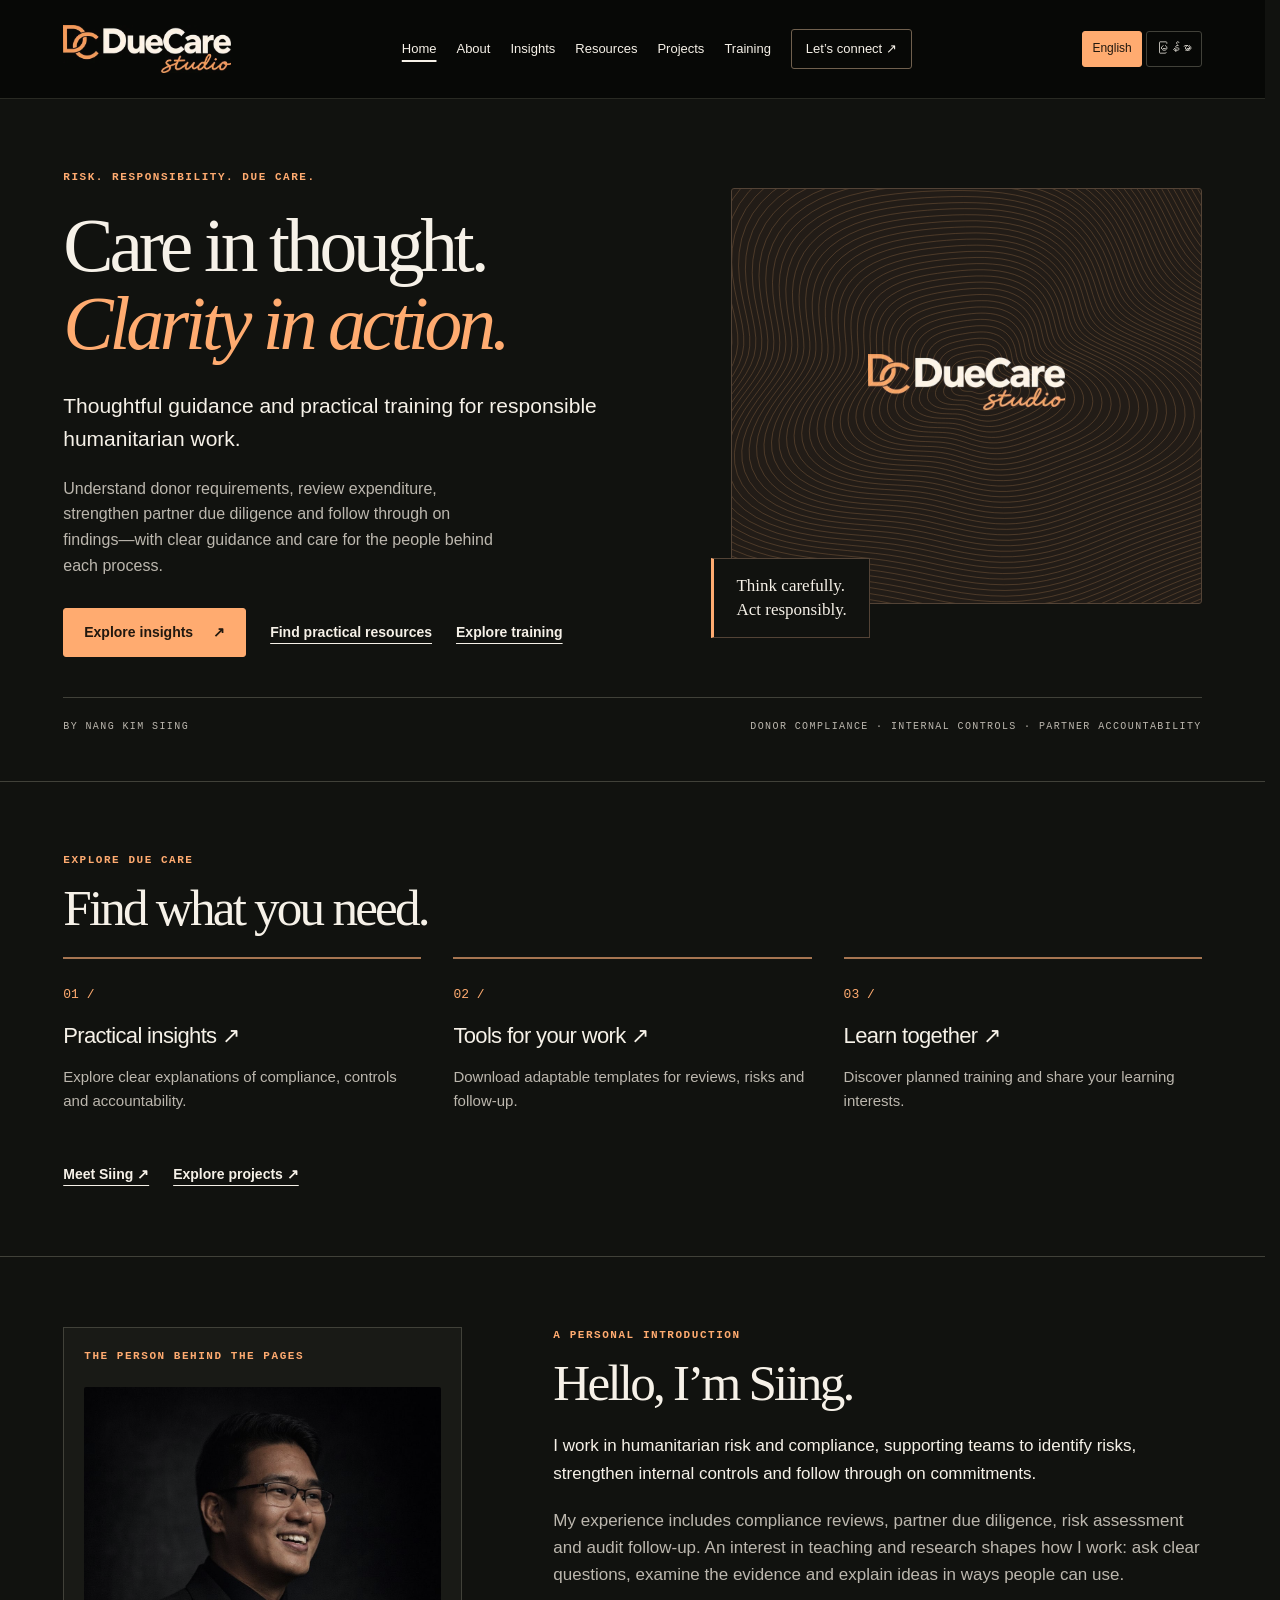
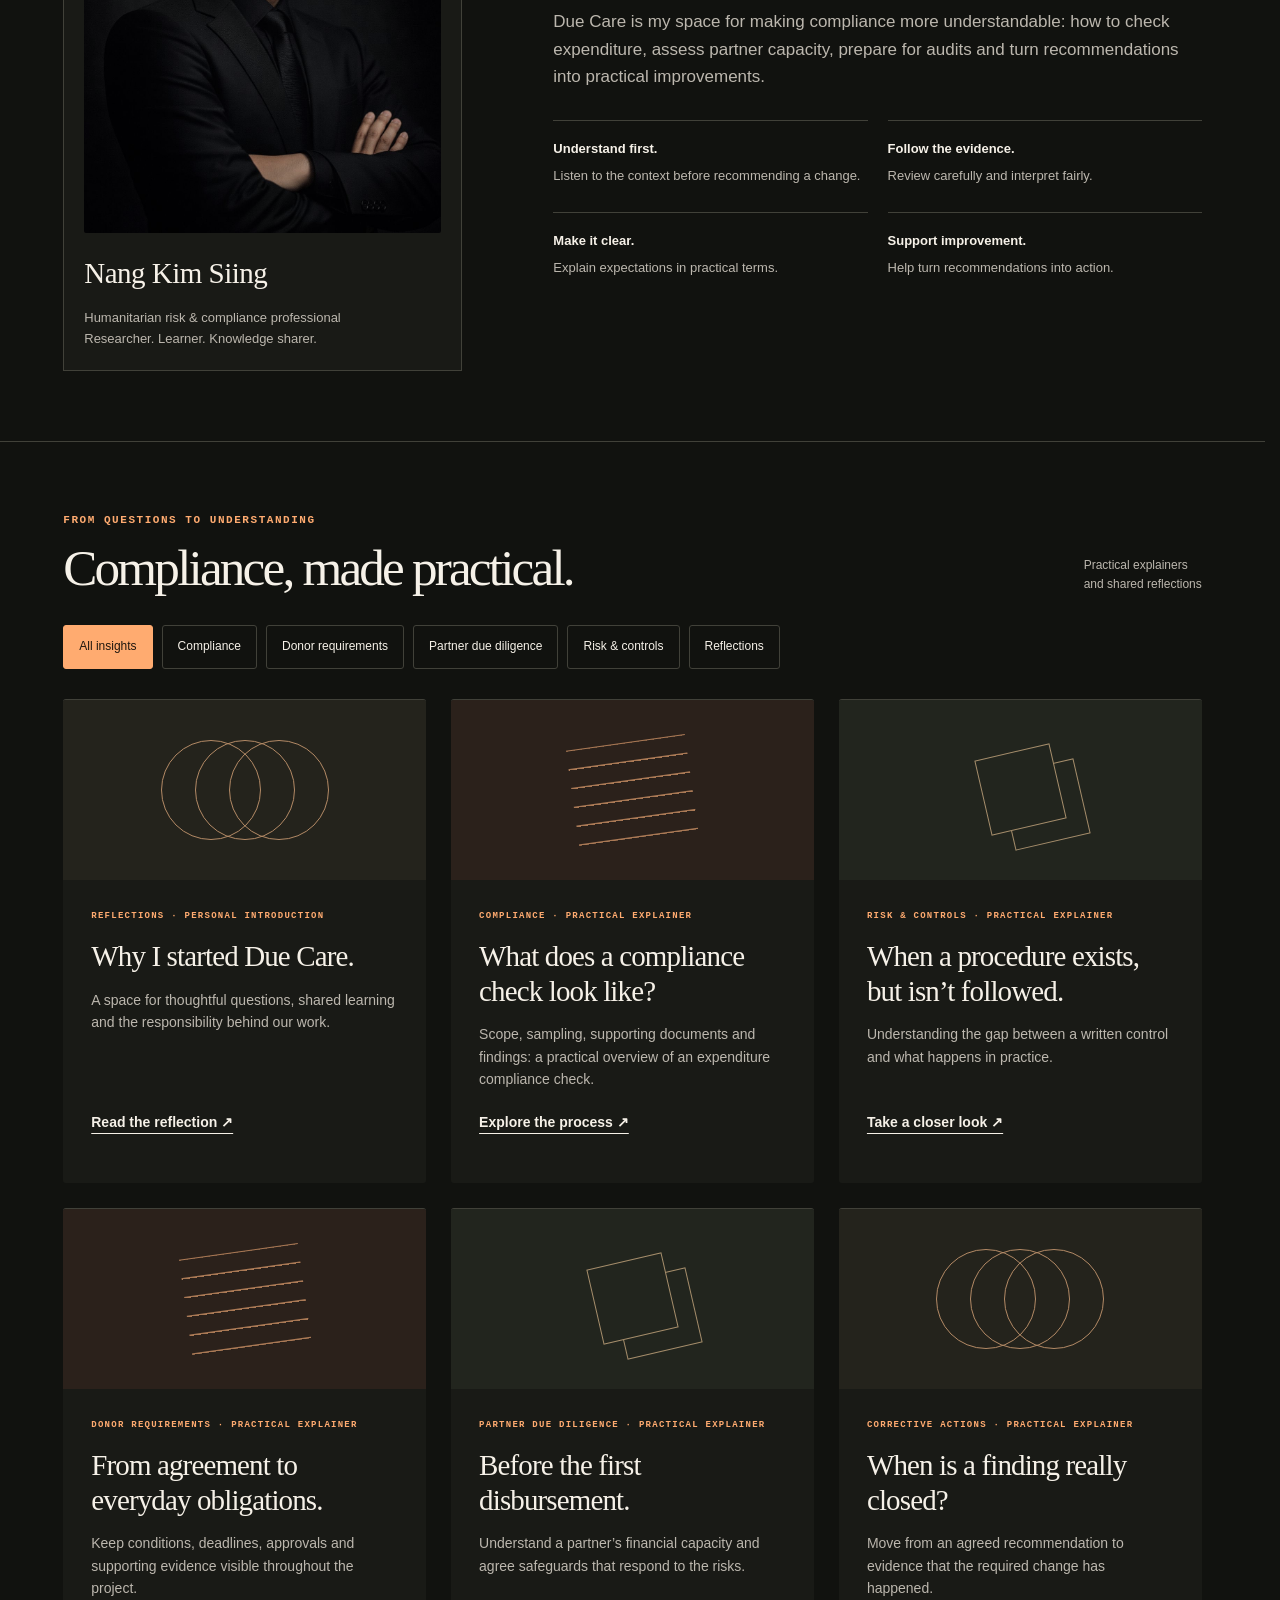
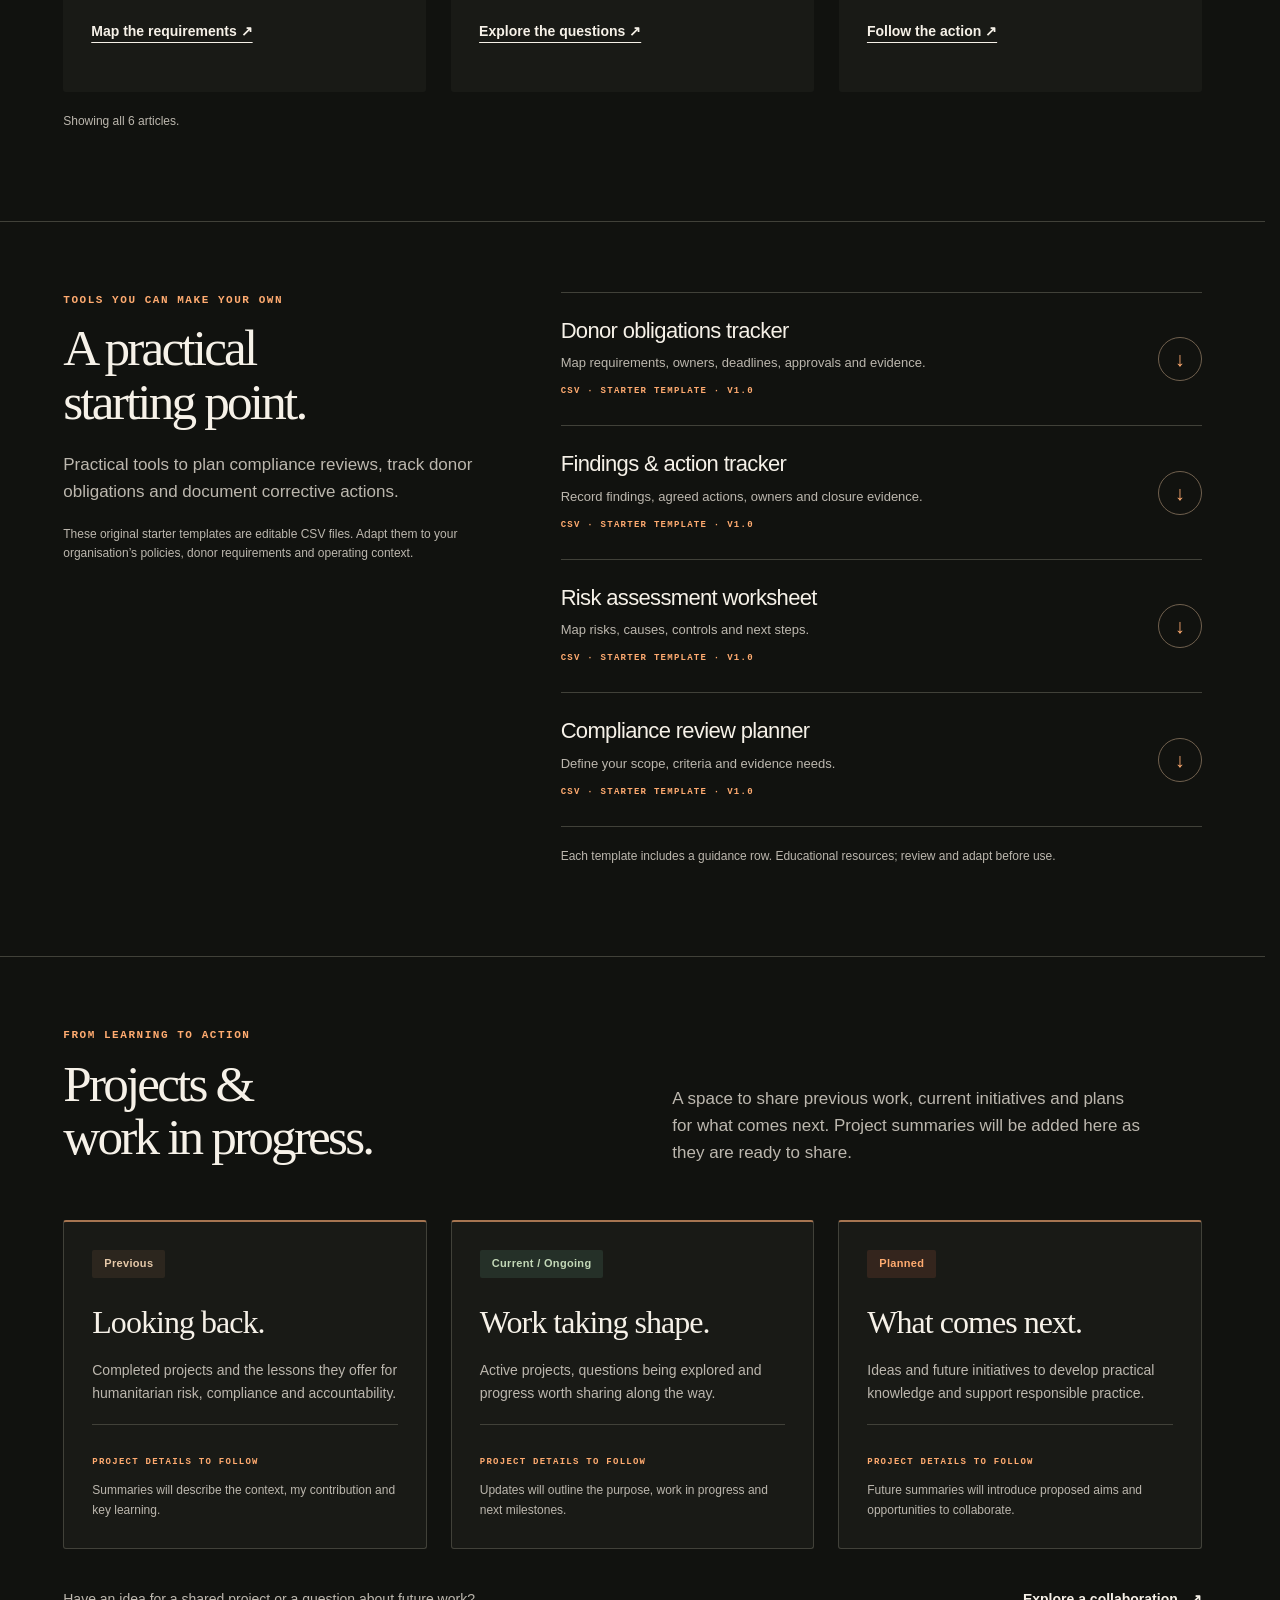
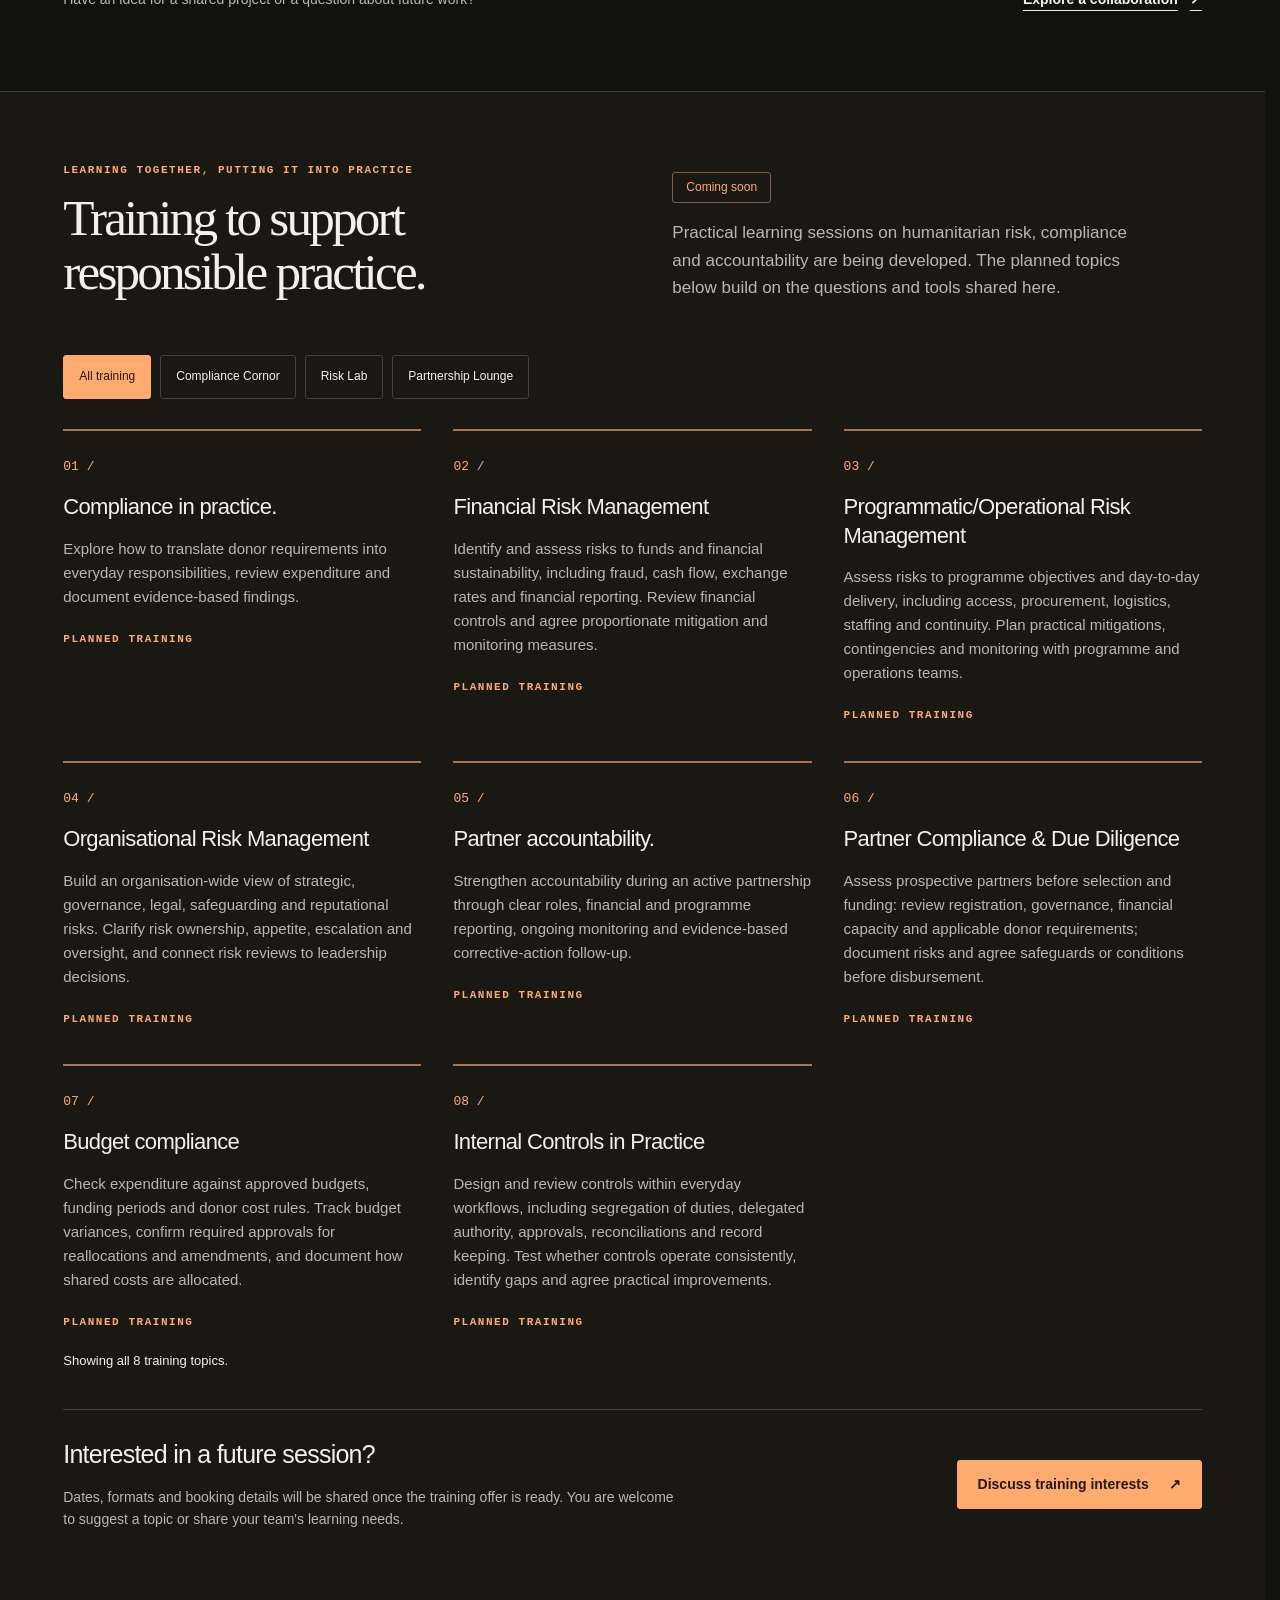
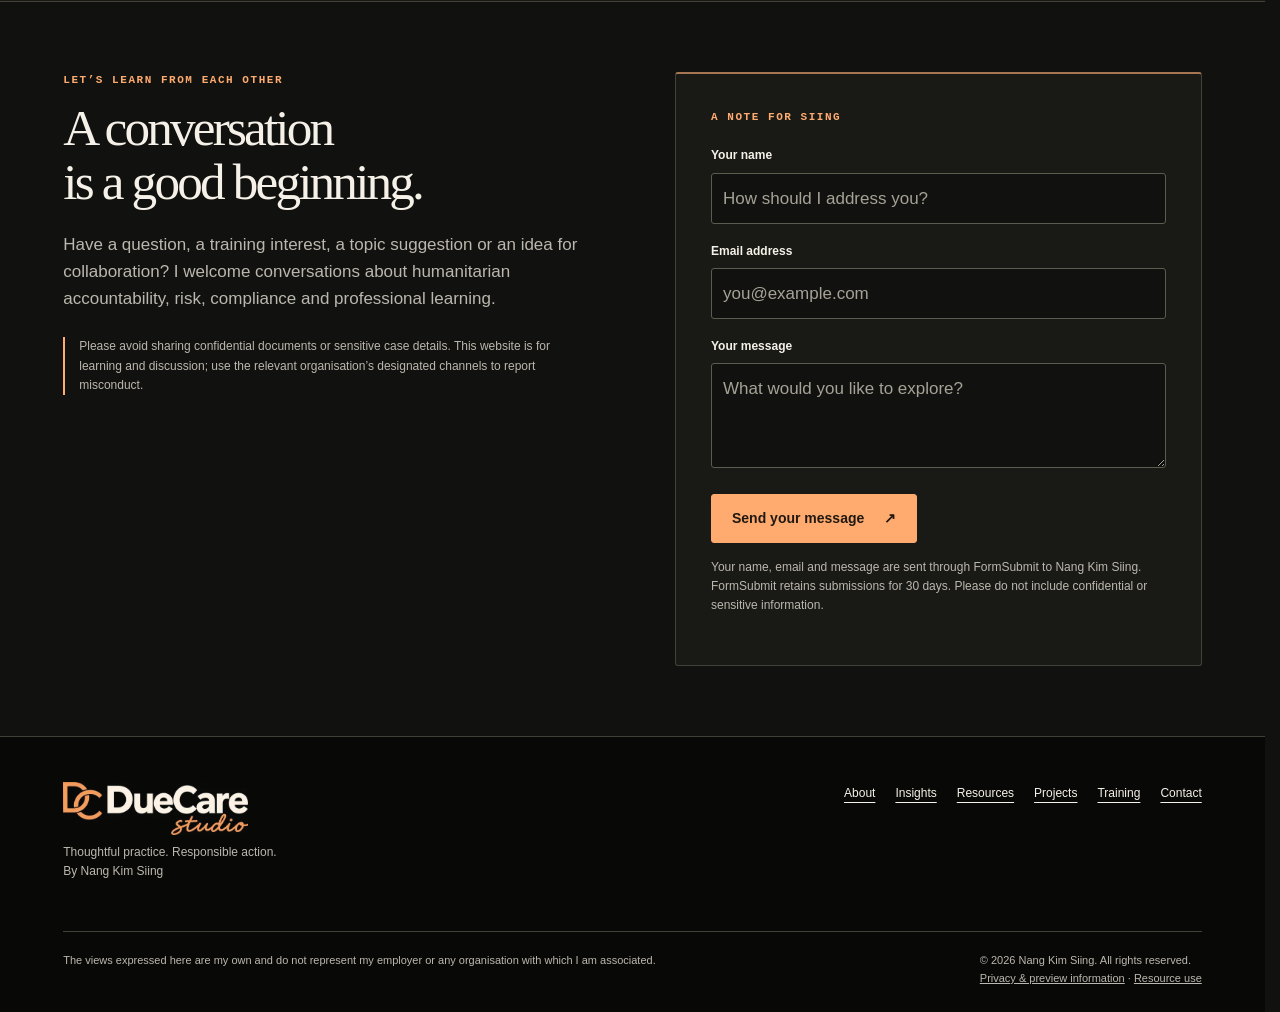
==== commit 00eeecbc: "Correct Burmese word order in Due Care introduction article heading" ====
--- a/index.html
+++ b/index.html
@@ -11,7 +11,7 @@
 <body>
 <a class="skip" href="#main">Skip to content</a>
 <header><div class="wrap header-inner"><a href="#home" class="brand" aria-label="Due Care home"><img class="studio-logo" src="duecare-studio-logo.webp" alt="DueCare Studio" width="500" height="142"></a><button class="menu-toggle" aria-expanded="false" aria-controls="navigation">Menu</button><nav id="navigation" aria-label="Main navigation"><a href="#home" aria-current="location">Home</a><a href="#about">About</a><a href="#insights">Insights</a><a href="#resources">Resources</a><a href="#projects">Projects</a><a href="#training">Training</a><a class="nav-contact" href="#contact">Let’s connect ↗</a></nav></div></header>
-<main id="main"><section class="hero" id="home"><div class="wrap"><div class="hero-grid"><div><div class="eyebrow">Risk. Responsibility. Due care.</div><h1>Care in thought.<br><em>Clarity in action.</em></h1><p class="hero-lead">Thoughtful guidance and practical training for responsible humanitarian work.</p><p class="muted">Understand donor requirements, review expenditure, strengthen partner due diligence and follow through on findings—with clear guidance and care for the people behind each process.</p><div class="actions"><a class="btn" href="#insights">Explore insights <span>↗</span></a><a href="#resources" class="text-link">Find practical resources</a><a href="#training" class="text-link">Explore training</a></div></div><div class="art-wrap"><div class="art studio-art" aria-hidden="true"><img src="duecare-studio-logo.webp" class="studio-art-logo" alt="" width="500" height="142"></div><div class="art-note">Think carefully.<br>Act responsibly.</div></div></div><div class="hero-meta"><span>BY NANG KIM SIING</span><span>DONOR COMPLIANCE · INTERNAL CONTROLS · PARTNER ACCOUNTABILITY</span></div></div></section><section class="section"><div class="wrap"><div class="eyebrow">Explore Due Care</div><h2>Find what you need.</h2><div class="pillars"><a class="pillar page-preview" href="#insights"><span class="number">01 /</span><h3>Practical insights ↗</h3><p>Explore clear explanations of compliance, controls and accountability.</p></a><a class="pillar page-preview" href="#resources"><span class="number">02 /</span><h3>Tools for your work ↗</h3><p>Download adaptable templates for reviews, risks and follow-up.</p></a><a class="pillar page-preview" href="#training"><span class="number">03 /</span><h3>Learn together ↗</h3><p>Discover planned training and share your learning interests.</p></a></div><div class="actions"><a class="text-link" href="#about">Meet Siing ↗</a><a class="text-link" href="#projects">Explore projects ↗</a></div></div></section><section class="section about" id="about"><div class="wrap about-grid"><div class="identity"><div class="eyebrow">The person behind the pages</div><img class="profile-photo" decoding="async" src="[data-uri]" alt="Nang Kim Siing smiling, wearing glasses and a black suit" width="1024" height="1536" loading="lazy"><div><h3>Nang Kim Siing</h3><div class="muted">Humanitarian risk & compliance professional<br>Researcher. Learner. Knowledge sharer.</div></div></div><div><div class="eyebrow">A personal introduction</div><h2>Hello, I’m Siing.</h2><p>I work in humanitarian risk and compliance, supporting teams to identify risks, strengthen internal controls and follow through on commitments.</p><p class="muted">My experience includes compliance reviews, partner due diligence, risk assessment and audit follow-up. An interest in teaching and research shapes how I work: ask clear questions, examine the evidence and explain ideas in ways people can use.</p><p class="muted">Due Care is my space for making compliance more understandable: how to check expenditure, assess partner capacity, prepare for audits and turn recommendations into practical improvements.</p><div class="values"><div class="value"><strong>Understand first.</strong><p>Listen to the context before recommending a change.</p></div><div class="value"><strong>Follow the evidence.</strong><p>Review carefully and interpret fairly.</p></div><div class="value"><strong>Make it clear.</strong><p>Explain expectations in practical terms.</p></div><div class="value"><strong>Support improvement.</strong><p>Help turn recommendations into action.</p></div></div></div></div></section><section class="section" id="insights"><div class="wrap"><div class="section-head"><div><div class="eyebrow">From questions to understanding</div><h2>Compliance, made practical.</h2></div><span class="small">Practical explainers<br>and shared reflections</span></div><div class="filters" aria-label="Filter articles"><button class="filter active" data-filter="all" aria-pressed="true">All insights</button><button class="filter" data-filter="compliance" aria-pressed="false">Compliance</button><button class="filter" data-filter="donor" aria-pressed="false">Donor requirements</button><button class="filter" data-filter="partners" aria-pressed="false">Partner due diligence</button><button class="filter" data-filter="risk" aria-pressed="false">Risk & controls</button><button class="filter" data-filter="reflection" aria-pressed="false">Reflections</button></div><div class="articles"><article class="article" data-category="reflection"><div class="article-art" aria-hidden="true"><span class="circle"></span><span class="circle"></span><span class="circle"></span></div><div class="article-body"><span class="eyebrow">Reflections · Personal introduction</span><h3>Why I started<br>Due Care.</h3><p>A space for thoughtful questions, shared learning and the responsibility behind our work.</p><a class="text-link" href="insight-why.html">Read the reflection ↗</a></div></article><article class="article" data-category="compliance"><div class="article-art lines" aria-hidden="true"></div><div class="article-body"><span class="eyebrow">Compliance · Practical explainer</span><h3>What does a compliance check look like?</h3><p>Scope, sampling, supporting documents and findings: a practical overview of an expenditure compliance check.</p><a class="text-link" href="insight-check.html">Explore the process ↗</a></div></article><article class="article" data-category="risk"><div class="article-art blocks" aria-hidden="true"></div><div class="article-body"><span class="eyebrow">Risk & controls · Practical explainer</span><h3>When a procedure exists, but isn’t followed.</h3><p>Understanding the gap between a written control and what happens in practice.</p><a class="text-link" href="insight-controls.html">Take a closer look ↗</a></div></article><article class="article" data-category="donor"><div class="article-art lines" aria-hidden="true"></div><div class="article-body"><span class="eyebrow">Donor requirements · Practical explainer</span><h3>From agreement to everyday obligations.</h3><p>Keep conditions, deadlines, approvals and supporting evidence visible throughout the project.</p><a class="text-link" href="insight-donor.html">Map the requirements ↗</a></div></article><article class="article" data-category="partners"><div class="article-art blocks" aria-hidden="true"></div><div class="article-body"><span class="eyebrow">Partner due diligence · Practical explainer</span><h3>Before the first disbursement.</h3><p>Understand a partner’s financial capacity and agree safeguards that respond to the risks.</p><a class="text-link" href="insight-partner.html">Explore the questions ↗</a></div></article><article class="article" data-category="compliance"><div class="article-art" aria-hidden="true"><span class="circle"></span><span class="circle"></span><span class="circle"></span></div><div class="article-body"><span class="eyebrow">Corrective actions · Practical explainer</span><h3>When is a finding really closed?</h3><p>Move from an agreed recommendation to evidence that the required change has happened.</p><a class="text-link" href="insight-followup.html">Follow the action ↗</a></div></article></div><p class="resource-note" id="filter-status" aria-live="polite">Showing all 6 articles.</p></div></section><section class="section" id="resources"><div class="wrap resource-layout"><div><div class="eyebrow">Tools you can make your own</div><h2>A practical<br>starting point.</h2><p class="muted">Practical tools to plan compliance reviews, track donor obligations and document corrective actions.</p><p class="small">These original starter templates are editable CSV files. Adapt them to your organisation’s policies, donor requirements and operating context.</p></div><div><div class="resource-list"><div class="resource"><div><h3>Donor obligations tracker</h3><p>Map requirements, owners, deadlines, approvals and evidence.</p><span class="eyebrow" style="font-size:9px">CSV · Starter template · v1.0</span></div><button class="download" data-download="obligations" aria-label="Download donor obligations tracker CSV">↓</button></div><div class="resource"><div><h3>Findings & action tracker</h3><p>Record findings, agreed actions, owners and closure evidence.</p><span class="eyebrow" style="font-size:9px">CSV · Starter template · v1.0</span></div><button class="download" data-download="findings" aria-label="Download findings and action tracker CSV">↓</button></div><div class="resource"><div><h3>Risk assessment worksheet</h3><p>Map risks, causes, controls and next steps.</p><span class="eyebrow" style="font-size:9px">CSV · Starter template · v1.0</span></div><button class="download" data-download="risk" aria-label="Download risk assessment worksheet CSV">↓</button></div><div class="resource"><div><h3>Compliance review planner</h3><p>Define your scope, criteria and evidence needs.</p><span class="eyebrow" style="font-size:9px">CSV · Starter template · v1.0</span></div><button class="download" data-download="planner" aria-label="Download compliance review planner CSV">↓</button></div></div><p class="resource-note">Each template includes a guidance row. Educational resources; review and adapt before use.</p></div></div></section><section class="section projects" id="projects" aria-labelledby="projects-title"><div class="wrap"><div class="intro-head"><div><div class="eyebrow">From learning to action</div><h2 id="projects-title">Projects &<br>work in progress.</h2></div><p>A space to share previous work, current initiatives and plans for what comes next. Project summaries will be added here as they are ready to share.</p></div><div class="project-grid"><article class="project-card"><span class="project-status project-previous">Previous</span><h3>Looking back.</h3><p>Completed projects and the lessons they offer for humanitarian risk, compliance and accountability.</p><div class="project-placeholder"><span class="eyebrow">Project details to follow</span><p>Summaries will describe the context, my contribution and key learning.</p></div></article><article class="project-card"><span class="project-status project-current">Current / Ongoing</span><h3>Work taking shape.</h3><p>Active projects, questions being explored and progress worth sharing along the way.</p><div class="project-placeholder"><span class="eyebrow">Project details to follow</span><p>Updates will outline the purpose, work in progress and next milestones.</p></div></article><article class="project-card"><span class="project-status project-planned">Planned</span><h3>What comes next.</h3><p>Ideas and future initiatives to develop practical knowledge and support responsible practice.</p><div class="project-placeholder"><span class="eyebrow">Project details to follow</span><p>Future summaries will introduce proposed aims and opportunities to collaborate.</p></div></article></div><div class="projects-connect"><p class="muted">Have an idea for a shared project or a question about future work?</p><a class="text-link" href="#contact">Explore a collaboration <span aria-hidden="true">↗</span></a></div></div></section><section class="section training" id="training" aria-labelledby="training-title"><div class="wrap"><div class="intro-head"><div><div class="eyebrow">Learning together, putting it into practice</div><h2 id="training-title">Training to support<br>responsible practice.</h2></div><div><span class="training-status">Coming soon</span><p>Practical learning sessions on humanitarian risk, compliance and accountability are being developed. The planned topics below build on the questions and tools shared here.</p></div></div><div class="filters" role="group" aria-label="Filter training"><button type="button" class="filter active" data-training-filter="all" aria-pressed="true">All training</button><button type="button" class="filter" data-training-filter="compliance" aria-pressed="false">Compliance Cornor</button><button type="button" class="filter" data-training-filter="risk" aria-pressed="false">Risk Lab</button><button type="button" class="filter" data-training-filter="partners" aria-pressed="false">Partnership Lounge</button></div><div class="pillars"><article class="pillar" data-training-category="compliance"><span class="number">01 /</span><h3>Compliance in practice.</h3><p>Explore how to translate donor requirements into everyday responsibilities, review expenditure and document evidence-based findings.</p><span class="eyebrow training-topic">Planned training</span></article><article class="pillar" data-training-category="risk"><span class="number">02 /</span><h3>Financial Risk Management</h3><p>Identify and assess risks to funds and financial sustainability, including fraud, cash flow, exchange rates and financial reporting. Review financial controls and agree proportionate mitigation and monitoring measures.</p><span class="eyebrow training-topic">Planned training</span></article><article class="pillar" data-training-category="risk"><span class="number">03 /</span><h3>Programmatic/Operational Risk Management</h3><p>Assess risks to programme objectives and day-to-day delivery, including access, procurement, logistics, staffing and continuity. Plan practical mitigations, contingencies and monitoring with programme and operations teams.</p><span class="eyebrow training-topic">Planned training</span></article><article class="pillar" data-training-category="risk"><span class="number">04 /</span><h3>Organisational Risk Management</h3><p>Build an organisation-wide view of strategic, governance, legal, safeguarding and reputational risks. Clarify risk ownership, appetite, escalation and oversight, and connect risk reviews to leadership decisions.</p><span class="eyebrow training-topic">Planned training</span></article><article class="pillar" data-training-category="partners"><span class="number">05 /</span><h3>Partner accountability.</h3><p>Strengthen accountability during an active partnership through clear roles, financial and programme reporting, ongoing monitoring and evidence-based corrective-action follow-up.</p><span class="eyebrow training-topic">Planned training</span></article><article class="pillar" data-training-category="partners"><span class="number">06 /</span><h3>Partner Compliance &amp; Due Diligence</h3><p>Assess prospective partners before selection and funding: review registration, governance, financial capacity and applicable donor requirements; document risks and agree safeguards or conditions before disbursement.</p><span class="eyebrow training-topic">Planned training</span></article><article class="pillar" data-training-category="compliance"><span class="number">07 /</span><h3>Budget compliance</h3><p>Check expenditure against approved budgets, funding periods and donor cost rules. Track budget variances, confirm required approvals for reallocations and amendments, and document how shared costs are allocated.</p><span class="eyebrow training-topic">Planned training</span></article><article class="pillar" data-training-category="compliance"><span class="number">08 /</span><h3>Internal Controls in Practice</h3><p>Design and review controls within everyday workflows, including segregation of duties, delegated authority, approvals, reconciliations and record keeping. Test whether controls operate consistently, identify gaps and agree practical improvements.</p><span class="eyebrow training-topic">Planned training</span></article></div><p class="status" id="training-filter-status" role="status">Showing all 8 training topics.</p><div class="training-next"><div><h3>Interested in a future session?</h3><p class="muted">Dates, formats and booking details will be shared once the training offer is ready. You are welcome to suggest a topic or share your team's learning needs.</p></div><a class="btn" href="#contact">Discuss training interests <span aria-hidden="true">↗</span></a></div></div></section><section class="section" id="contact"><div class="wrap contact-grid"><div><div class="eyebrow">Let’s learn from each other</div><h2>A conversation<br>is a good beginning.</h2><p class="muted">Have a question, a training interest, a topic suggestion or an idea for collaboration? I welcome conversations about humanitarian accountability, risk, compliance and professional learning.</p><div class="notice small">Please avoid sharing confidential documents or sensitive case details. This website is for learning and discussion; use the relevant organisation’s designated channels to report misconduct.</div></div><div class="contact-box"><div class="eyebrow" style="margin-bottom:20px">A note for Siing</div><form id="contact-form" action="https://formsubmit.co/nksiingbawi@gmail.com" method="POST"><input type="hidden" name="_subject" value="New message from DueCare Studio"><input type="hidden" name="_template" value="table"><input type="text" name="_honey" tabindex="-1" autocomplete="off" style="display:none" aria-hidden="true"><div class="field"><label for="name">Your name</label><input maxlength="120" id="name" name="name" autocomplete="name" required placeholder="How should I address you?"></div><div class="field"><label for="email">Email address</label><input maxlength="254" id="email" name="email" type="email" autocomplete="email" required placeholder="you@example.com"></div><div class="field"><label for="message">Your message</label><textarea maxlength="5000" id="message" name="message" required placeholder="What would you like to explore?"></textarea></div><button class="btn" type="submit">Send your message <span>↗</span></button><p class="small" style="margin-top:15px;margin-bottom:0">Your name, email and message are sent through FormSubmit to Nang Kim Siing. FormSubmit retains submissions for 30 days. Please do not include confidential or sensitive information.</p><p class="status" id="form-status" role="status"></p></form></div></div></section></main>
+<main id="main"><section class="hero" id="home"><div class="wrap"><div class="hero-grid"><div><div class="eyebrow">Risk. Responsibility. Due care.</div><h1>Care in thought.<br><em>Clarity in action.</em></h1><p class="hero-lead">Thoughtful guidance and practical training for responsible humanitarian work.</p><p class="muted">Understand donor requirements, review expenditure, strengthen partner due diligence and follow through on findings—with clear guidance and care for the people behind each process.</p><div class="actions"><a class="btn" href="#insights">Explore insights <span>↗</span></a><a href="#resources" class="text-link">Find practical resources</a><a href="#training" class="text-link">Explore training</a></div></div><div class="art-wrap"><div class="art studio-art" aria-hidden="true"><img src="duecare-studio-logo.webp" class="studio-art-logo" alt="" width="500" height="142"></div><div class="art-note">Think carefully.<br>Act responsibly.</div></div></div><div class="hero-meta"><span>BY NANG KIM SIING</span><span>DONOR COMPLIANCE · INTERNAL CONTROLS · PARTNER ACCOUNTABILITY</span></div></div></section><section class="section"><div class="wrap"><div class="eyebrow">Explore Due Care</div><h2>Find what you need.</h2><div class="pillars"><a class="pillar page-preview" href="#insights"><span class="number">01 /</span><h3>Practical insights ↗</h3><p>Explore clear explanations of compliance, controls and accountability.</p></a><a class="pillar page-preview" href="#resources"><span class="number">02 /</span><h3>Tools for your work ↗</h3><p>Download adaptable templates for reviews, risks and follow-up.</p></a><a class="pillar page-preview" href="#training"><span class="number">03 /</span><h3>Learn together ↗</h3><p>Discover planned training and share your learning interests.</p></a></div><div class="actions"><a class="text-link" href="#about">Meet Siing ↗</a><a class="text-link" href="#projects">Explore projects ↗</a></div></div></section><section class="section about" id="about"><div class="wrap about-grid"><div class="identity"><div class="eyebrow">The person behind the pages</div><img class="profile-photo" decoding="async" src="[data-uri]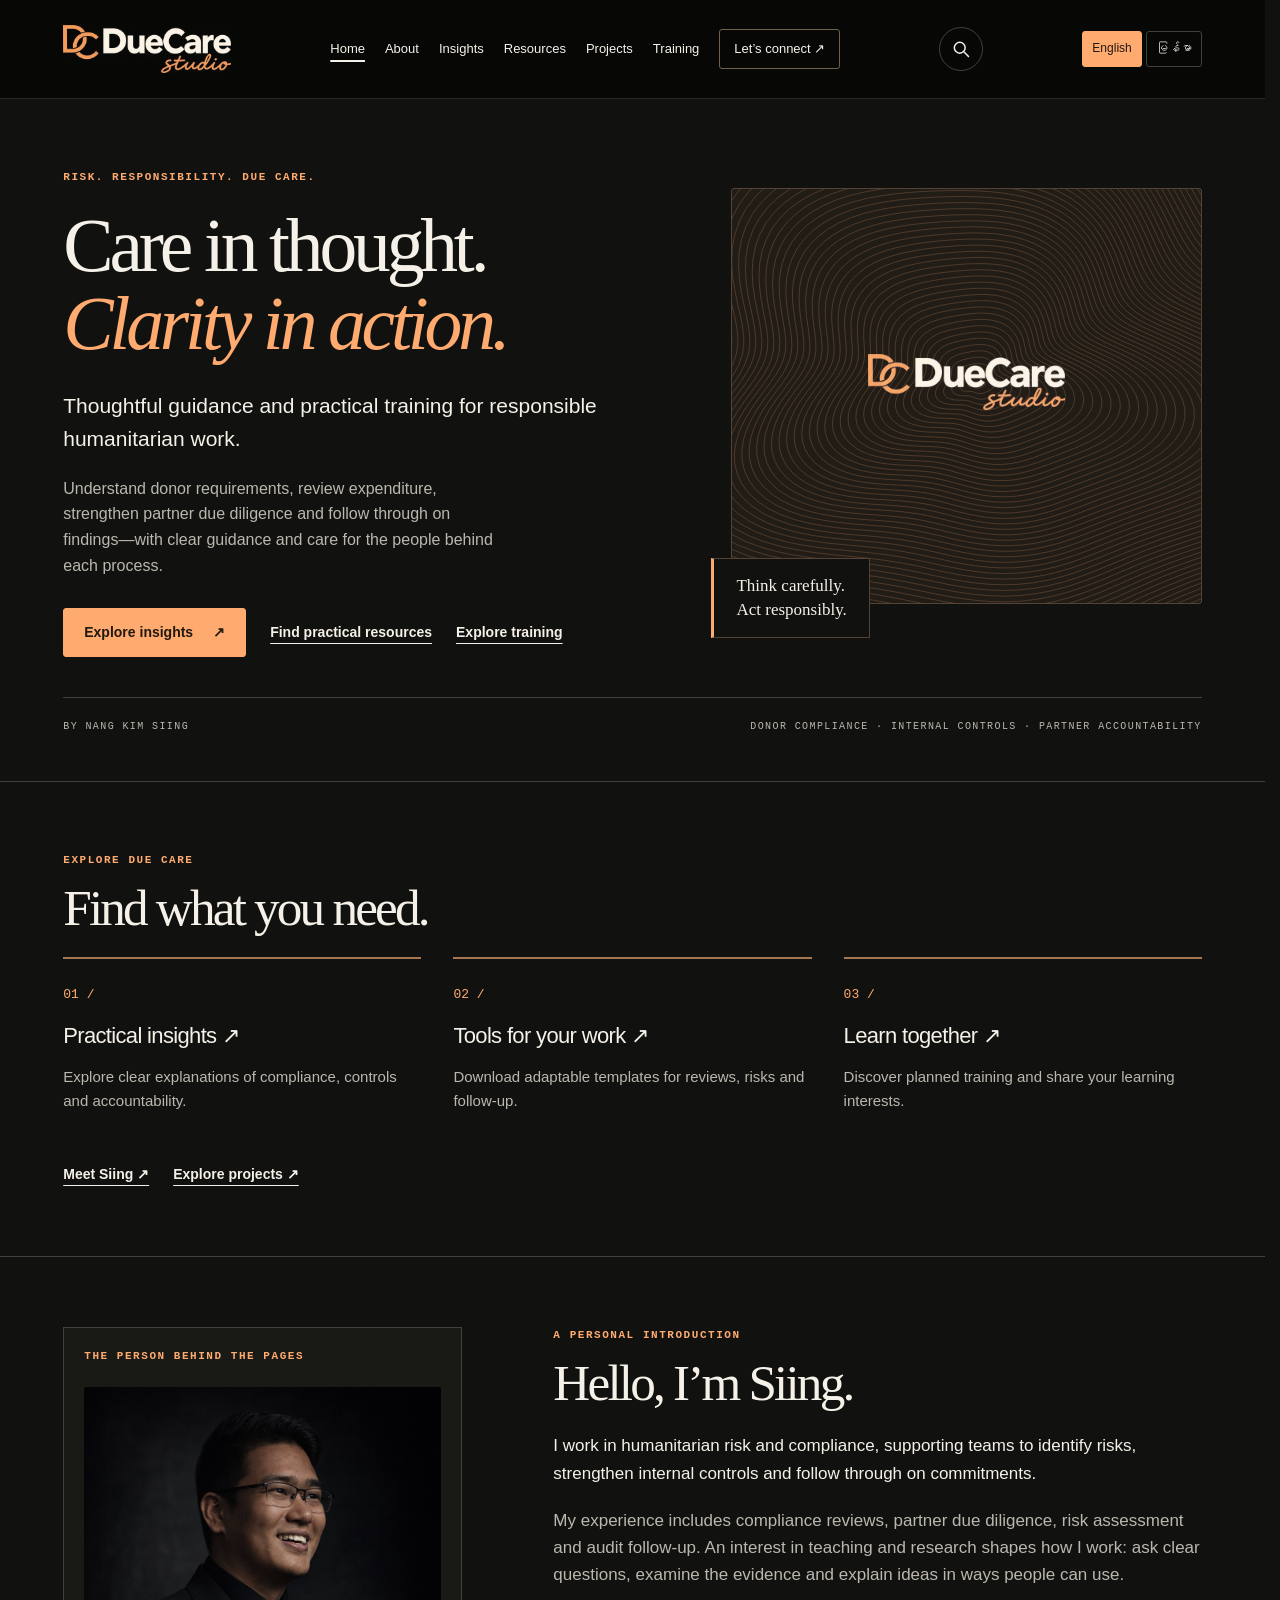
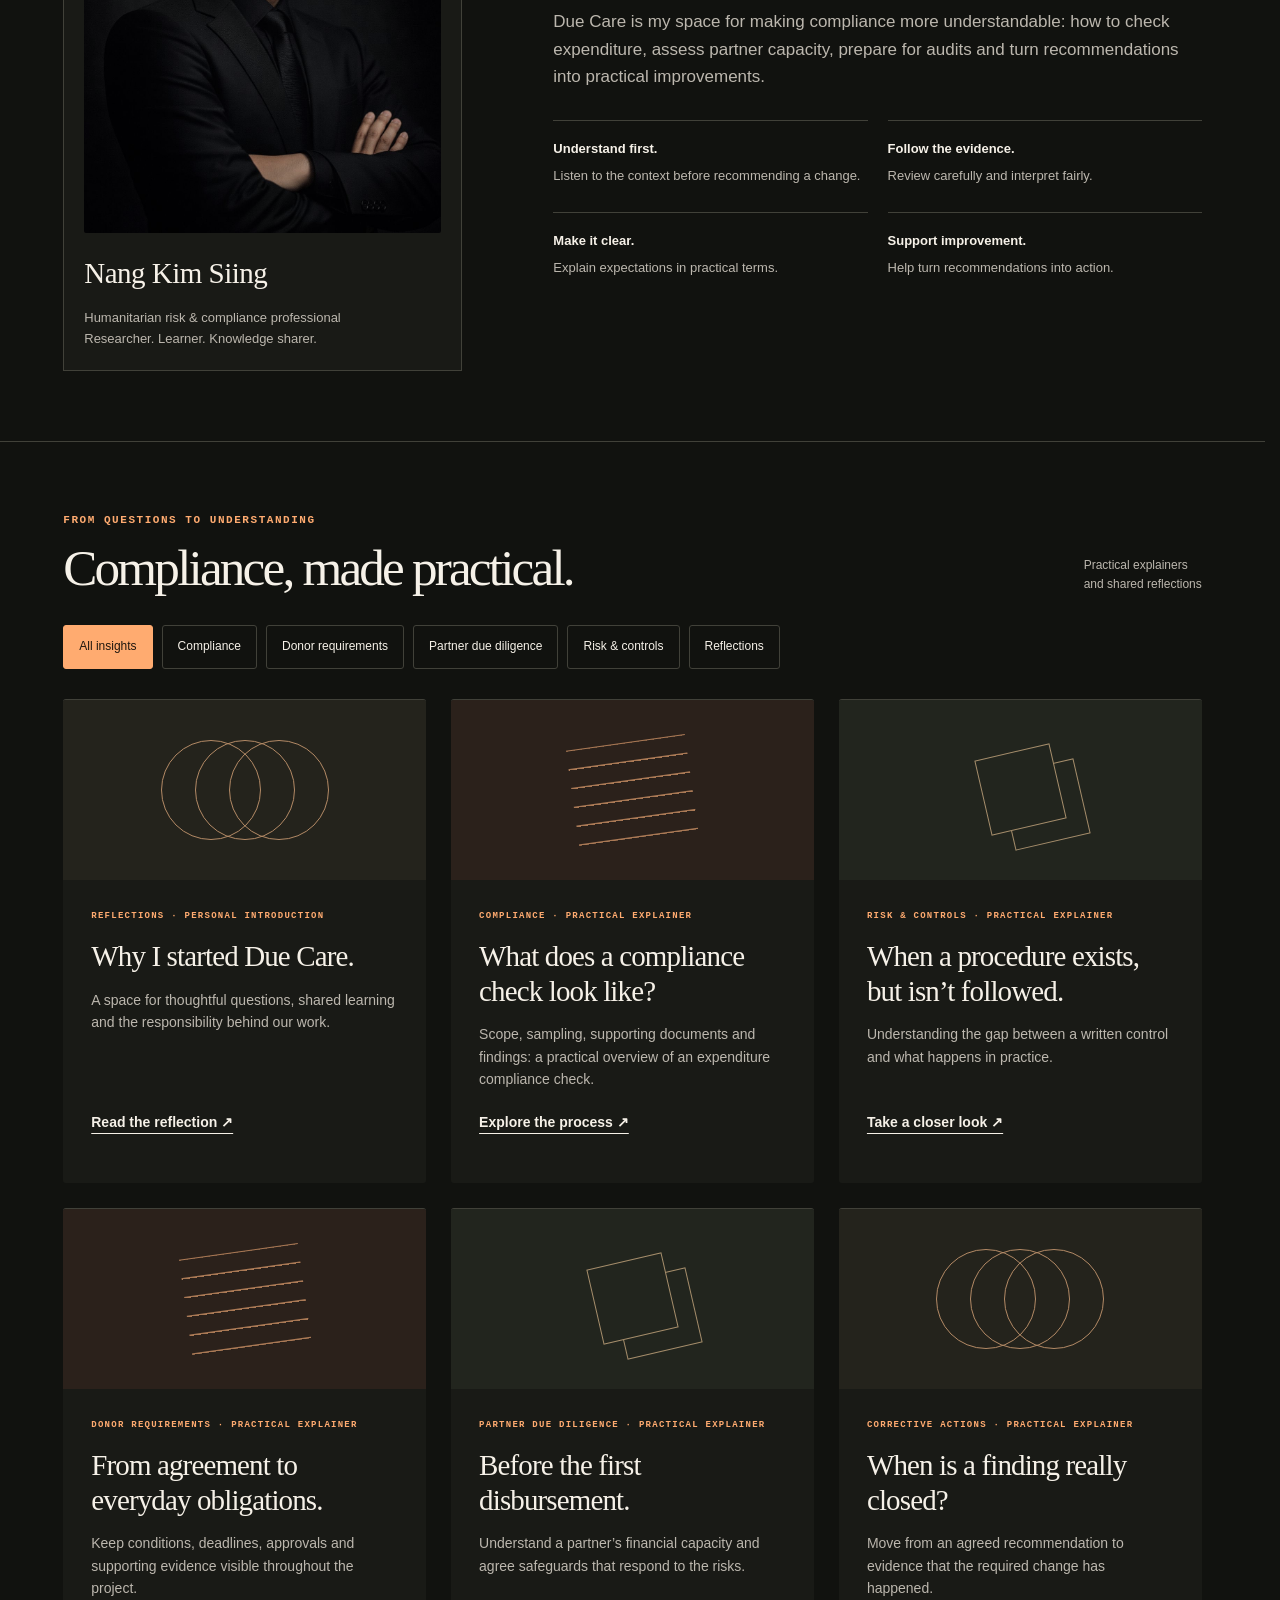
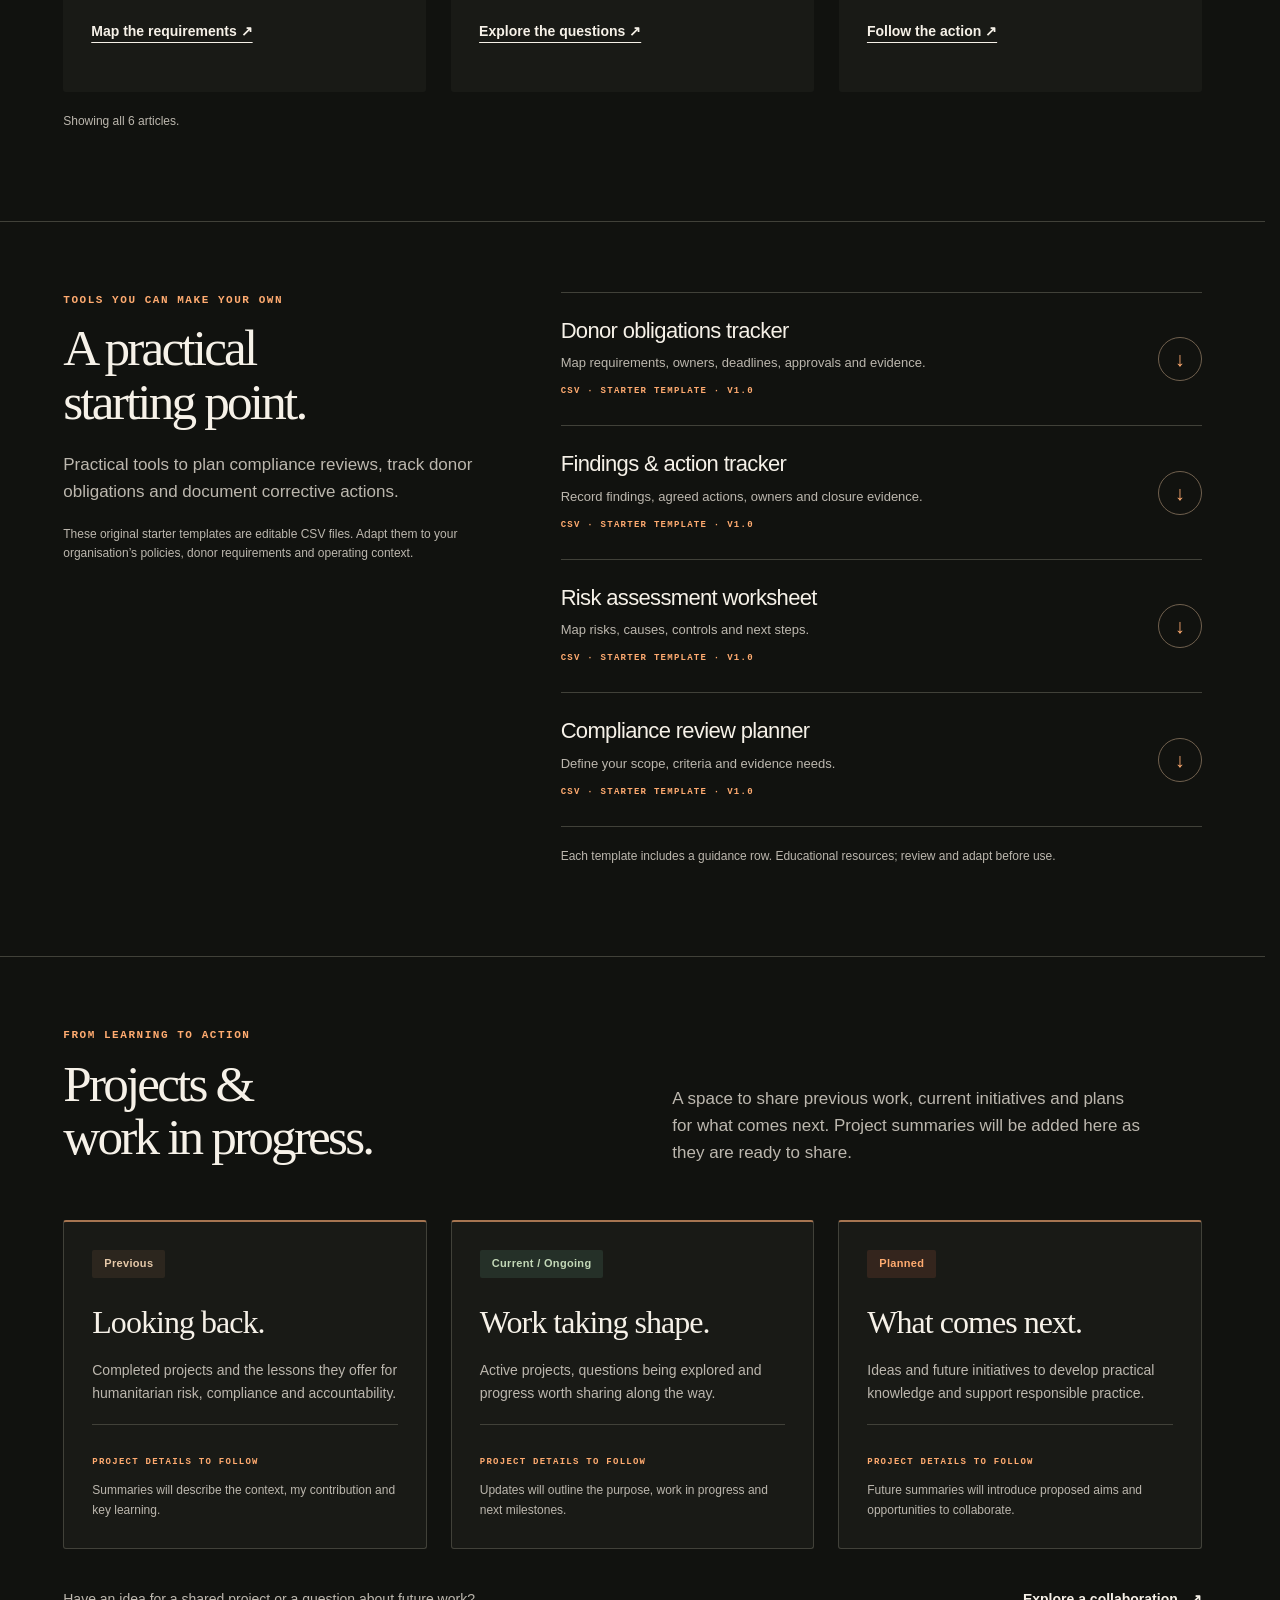
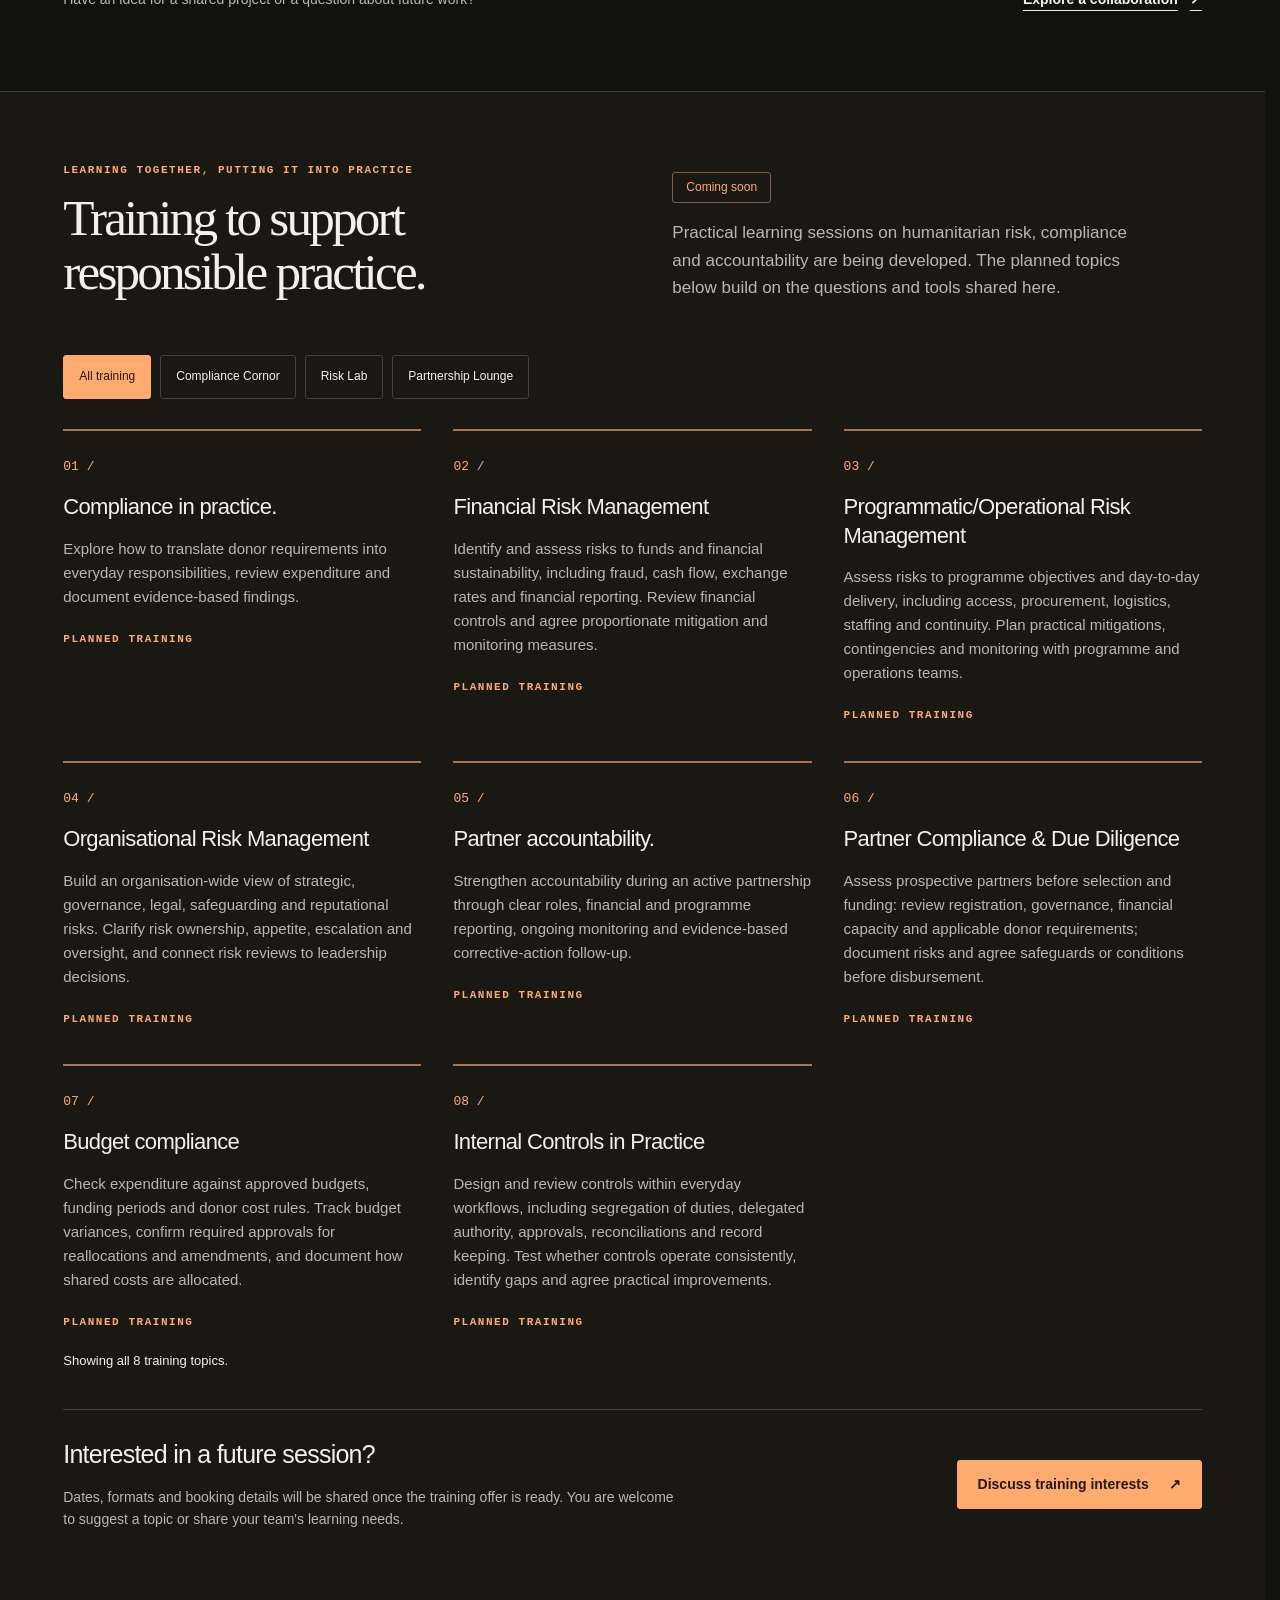
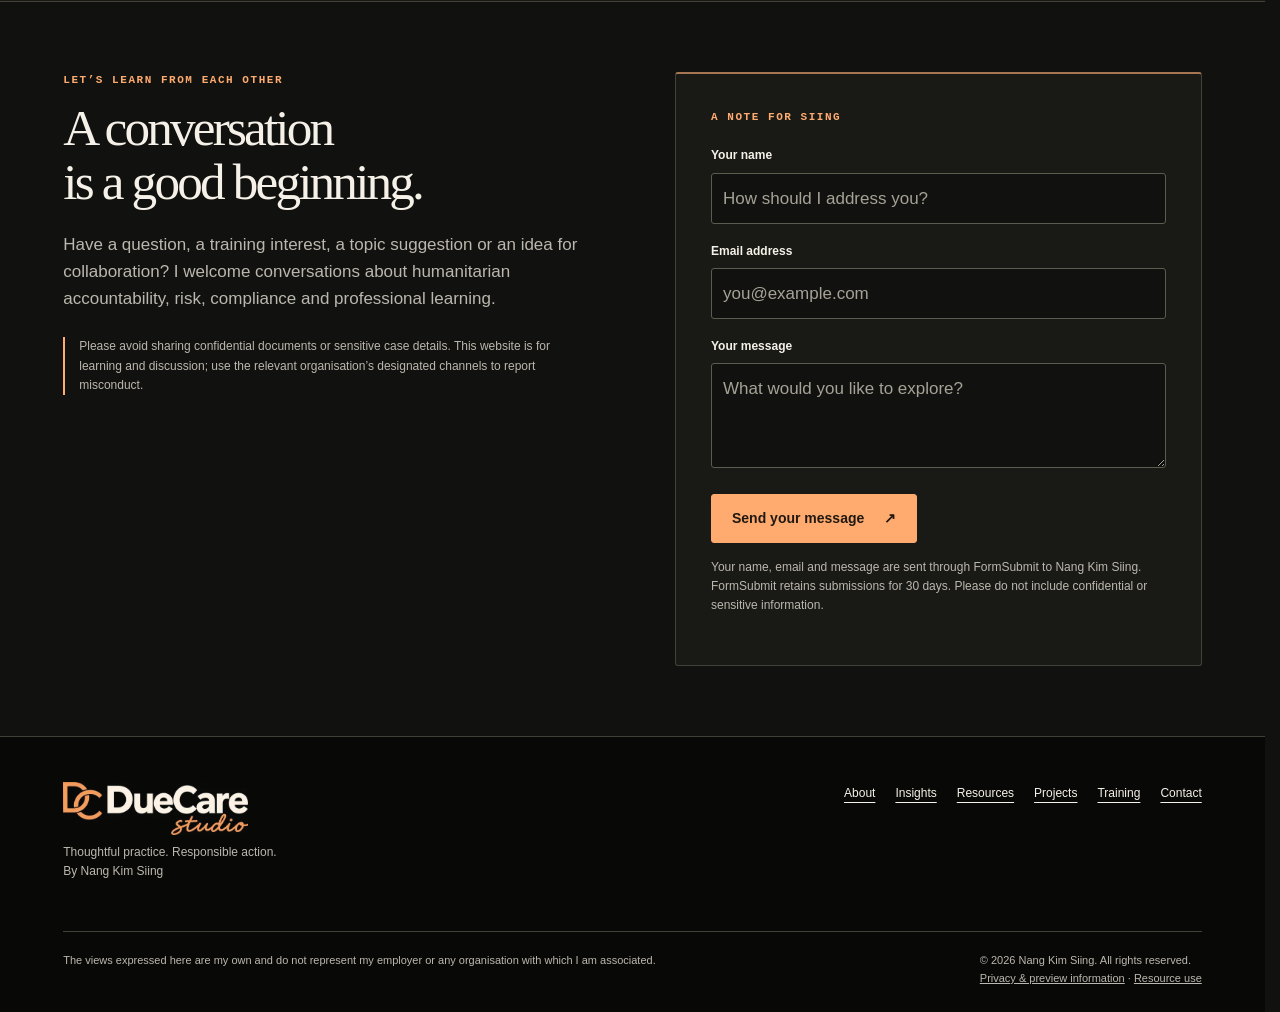
==== commit 0d204585: "Refresh search script version on all pages to load latest placement" ====
--- a/index.html
+++ b/index.html
@@ -14,7 +14,7 @@
 <main id="main"><section class="hero" id="home"><div class="wrap"><div class="hero-grid"><div><div class="eyebrow">Risk. Responsibility. Due care.</div><h1>Care in thought.<br><em>Clarity in action.</em></h1><p class="hero-lead">Thoughtful guidance and practical training for responsible humanitarian work.</p><p class="muted">Understand donor requirements, review expenditure, strengthen partner due diligence and follow through on findings—with clear guidance and care for the people behind each process.</p><div class="actions"><a class="btn" href="#insights">Explore insights <span>↗</span></a><a href="#resources" class="text-link">Find practical resources</a><a href="#training" class="text-link">Explore training</a></div></div><div class="art-wrap"><div class="art studio-art" aria-hidden="true"><img src="duecare-studio-logo.webp" class="studio-art-logo" alt="" width="500" height="142"></div><div class="art-note">Think carefully.<br>Act responsibly.</div></div></div><div class="hero-meta"><span>BY NANG KIM SIING</span><span>DONOR COMPLIANCE · INTERNAL CONTROLS · PARTNER ACCOUNTABILITY</span></div></div></section><section class="section"><div class="wrap"><div class="eyebrow">Explore Due Care</div><h2>Find what you need.</h2><div class="pillars"><a class="pillar page-preview" href="#insights"><span class="number">01 /</span><h3>Practical insights ↗</h3><p>Explore clear explanations of compliance, controls and accountability.</p></a><a class="pillar page-preview" href="#resources"><span class="number">02 /</span><h3>Tools for your work ↗</h3><p>Download adaptable templates for reviews, risks and follow-up.</p></a><a class="pillar page-preview" href="#training"><span class="number">03 /</span><h3>Learn together ↗</h3><p>Discover planned training and share your learning interests.</p></a></div><div class="actions"><a class="text-link" href="#about">Meet Siing ↗</a><a class="text-link" href="#projects">Explore projects ↗</a></div></div></section><section class="section about" id="about"><div class="wrap about-grid"><div class="identity"><div class="eyebrow">The person behind the pages</div><img class="profile-photo" decoding="async" src="[data-uri]" alt="Nang Kim Siing smiling, wearing glasses and a black suit" width="1024" height="1536" loading="lazy"><div><h3>Nang Kim Siing</h3><div class="muted">Humanitarian risk & compliance professional<br>Researcher. Learner. Knowledge sharer.</div></div></div><div><div class="eyebrow">A personal introduction</div><h2>Hello, I’m Siing.</h2><p>I work in humanitarian risk and compliance, supporting teams to identify risks, strengthen internal controls and follow through on commitments.</p><p class="muted">My experience includes compliance reviews, partner due diligence, risk assessment and audit follow-up. An interest in teaching and research shapes how I work: ask clear questions, examine the evidence and explain ideas in ways people can use.</p><p class="muted">Due Care is my space for making compliance more understandable: how to check expenditure, assess partner capacity, prepare for audits and turn recommendations into practical improvements.</p><div class="values"><div class="value"><strong>Understand first.</strong><p>Listen to the context before recommending a change.</p></div><div class="value"><strong>Follow the evidence.</strong><p>Review carefully and interpret fairly.</p></div><div class="value"><strong>Make it clear.</strong><p>Explain expectations in practical terms.</p></div><div class="value"><strong>Support improvement.</strong><p>Help turn recommendations into action.</p></div></div></div></div></section><section class="section" id="insights"><div class="wrap"><div class="section-head"><div><div class="eyebrow">From questions to understanding</div><h2>Compliance, made practical.</h2></div><span class="small">Practical explainers<br>and shared reflections</span></div><div class="filters" aria-label="Filter articles"><button class="filter active" data-filter="all" aria-pressed="true">All insights</button><button class="filter" data-filter="compliance" aria-pressed="false">Compliance</button><button class="filter" data-filter="donor" aria-pressed="false">Donor requirements</button><button class="filter" data-filter="partners" aria-pressed="false">Partner due diligence</button><button class="filter" data-filter="risk" aria-pressed="false">Risk & controls</button><button class="filter" data-filter="reflection" aria-pressed="false">Reflections</button></div><div class="articles"><article class="article" data-category="reflection"><div class="article-art" aria-hidden="true"><span class="circle"></span><span class="circle"></span><span class="circle"></span></div><div class="article-body"><span class="eyebrow">Reflections · Personal introduction</span><h3>Why I started Due Care.</h3><p>A space for thoughtful questions, shared learning and the responsibility behind our work.</p><a class="text-link" href="insight-why.html">Read the reflection ↗</a></div></article><article class="article" data-category="compliance"><div class="article-art lines" aria-hidden="true"></div><div class="article-body"><span class="eyebrow">Compliance · Practical explainer</span><h3>What does a compliance check look like?</h3><p>Scope, sampling, supporting documents and findings: a practical overview of an expenditure compliance check.</p><a class="text-link" href="insight-check.html">Explore the process ↗</a></div></article><article class="article" data-category="risk"><div class="article-art blocks" aria-hidden="true"></div><div class="article-body"><span class="eyebrow">Risk & controls · Practical explainer</span><h3>When a procedure exists, but isn’t followed.</h3><p>Understanding the gap between a written control and what happens in practice.</p><a class="text-link" href="insight-controls.html">Take a closer look ↗</a></div></article><article class="article" data-category="donor"><div class="article-art lines" aria-hidden="true"></div><div class="article-body"><span class="eyebrow">Donor requirements · Practical explainer</span><h3>From agreement to everyday obligations.</h3><p>Keep conditions, deadlines, approvals and supporting evidence visible throughout the project.</p><a class="text-link" href="insight-donor.html">Map the requirements ↗</a></div></article><article class="article" data-category="partners"><div class="article-art blocks" aria-hidden="true"></div><div class="article-body"><span class="eyebrow">Partner due diligence · Practical explainer</span><h3>Before the first disbursement.</h3><p>Understand a partner’s financial capacity and agree safeguards that respond to the risks.</p><a class="text-link" href="insight-partner.html">Explore the questions ↗</a></div></article><article class="article" data-category="compliance"><div class="article-art" aria-hidden="true"><span class="circle"></span><span class="circle"></span><span class="circle"></span></div><div class="article-body"><span class="eyebrow">Corrective actions · Practical explainer</span><h3>When is a finding really closed?</h3><p>Move from an agreed recommendation to evidence that the required change has happened.</p><a class="text-link" href="insight-followup.html">Follow the action ↗</a></div></article></div><p class="resource-note" id="filter-status" aria-live="polite">Showing all 6 articles.</p></div></section><section class="section" id="resources"><div class="wrap resource-layout"><div><div class="eyebrow">Tools you can make your own</div><h2>A practical<br>starting point.</h2><p class="muted">Practical tools to plan compliance reviews, track donor obligations and document corrective actions.</p><p class="small">These original starter templates are editable CSV files. Adapt them to your organisation’s policies, donor requirements and operating context.</p></div><div><div class="resource-list"><div class="resource"><div><h3>Donor obligations tracker</h3><p>Map requirements, owners, deadlines, approvals and evidence.</p><span class="eyebrow" style="font-size:9px">CSV · Starter template · v1.0</span></div><button class="download" data-download="obligations" aria-label="Download donor obligations tracker CSV">↓</button></div><div class="resource"><div><h3>Findings & action tracker</h3><p>Record findings, agreed actions, owners and closure evidence.</p><span class="eyebrow" style="font-size:9px">CSV · Starter template · v1.0</span></div><button class="download" data-download="findings" aria-label="Download findings and action tracker CSV">↓</button></div><div class="resource"><div><h3>Risk assessment worksheet</h3><p>Map risks, causes, controls and next steps.</p><span class="eyebrow" style="font-size:9px">CSV · Starter template · v1.0</span></div><button class="download" data-download="risk" aria-label="Download risk assessment worksheet CSV">↓</button></div><div class="resource"><div><h3>Compliance review planner</h3><p>Define your scope, criteria and evidence needs.</p><span class="eyebrow" style="font-size:9px">CSV · Starter template · v1.0</span></div><button class="download" data-download="planner" aria-label="Download compliance review planner CSV">↓</button></div></div><p class="resource-note">Each template includes a guidance row. Educational resources; review and adapt before use.</p></div></div></section><section class="section projects" id="projects" aria-labelledby="projects-title"><div class="wrap"><div class="intro-head"><div><div class="eyebrow">From learning to action</div><h2 id="projects-title">Projects &<br>work in progress.</h2></div><p>A space to share previous work, current initiatives and plans for what comes next. Project summaries will be added here as they are ready to share.</p></div><div class="project-grid"><article class="project-card"><span class="project-status project-previous">Previous</span><h3>Looking back.</h3><p>Completed projects and the lessons they offer for humanitarian risk, compliance and accountability.</p><div class="project-placeholder"><span class="eyebrow">Project details to follow</span><p>Summaries will describe the context, my contribution and key learning.</p></div></article><article class="project-card"><span class="project-status project-current">Current / Ongoing</span><h3>Work taking shape.</h3><p>Active projects, questions being explored and progress worth sharing along the way.</p><div class="project-placeholder"><span class="eyebrow">Project details to follow</span><p>Updates will outline the purpose, work in progress and next milestones.</p></div></article><article class="project-card"><span class="project-status project-planned">Planned</span><h3>What comes next.</h3><p>Ideas and future initiatives to develop practical knowledge and support responsible practice.</p><div class="project-placeholder"><span class="eyebrow">Project details to follow</span><p>Future summaries will introduce proposed aims and opportunities to collaborate.</p></div></article></div><div class="projects-connect"><p class="muted">Have an idea for a shared project or a question about future work?</p><a class="text-link" href="#contact">Explore a collaboration <span aria-hidden="true">↗</span></a></div></div></section><section class="section training" id="training" aria-labelledby="training-title"><div class="wrap"><div class="intro-head"><div><div class="eyebrow">Learning together, putting it into practice</div><h2 id="training-title">Training to support<br>responsible practice.</h2></div><div><span class="training-status">Coming soon</span><p>Practical learning sessions on humanitarian risk, compliance and accountability are being developed. The planned topics below build on the questions and tools shared here.</p></div></div><div class="filters" role="group" aria-label="Filter training"><button type="button" class="filter active" data-training-filter="all" aria-pressed="true">All training</button><button type="button" class="filter" data-training-filter="compliance" aria-pressed="false">Compliance Cornor</button><button type="button" class="filter" data-training-filter="risk" aria-pressed="false">Risk Lab</button><button type="button" class="filter" data-training-filter="partners" aria-pressed="false">Partnership Lounge</button></div><div class="pillars"><article class="pillar" data-training-category="compliance"><span class="number">01 /</span><h3>Compliance in practice.</h3><p>Explore how to translate donor requirements into everyday responsibilities, review expenditure and document evidence-based findings.</p><span class="eyebrow training-topic">Planned training</span></article><article class="pillar" data-training-category="risk"><span class="number">02 /</span><h3>Financial Risk Management</h3><p>Identify and assess risks to funds and financial sustainability, including fraud, cash flow, exchange rates and financial reporting. Review financial controls and agree proportionate mitigation and monitoring measures.</p><span class="eyebrow training-topic">Planned training</span></article><article class="pillar" data-training-category="risk"><span class="number">03 /</span><h3>Programmatic/Operational Risk Management</h3><p>Assess risks to programme objectives and day-to-day delivery, including access, procurement, logistics, staffing and continuity. Plan practical mitigations, contingencies and monitoring with programme and operations teams.</p><span class="eyebrow training-topic">Planned training</span></article><article class="pillar" data-training-category="risk"><span class="number">04 /</span><h3>Organisational Risk Management</h3><p>Build an organisation-wide view of strategic, governance, legal, safeguarding and reputational risks. Clarify risk ownership, appetite, escalation and oversight, and connect risk reviews to leadership decisions.</p><span class="eyebrow training-topic">Planned training</span></article><article class="pillar" data-training-category="partners"><span class="number">05 /</span><h3>Partner accountability.</h3><p>Strengthen accountability during an active partnership through clear roles, financial and programme reporting, ongoing monitoring and evidence-based corrective-action follow-up.</p><span class="eyebrow training-topic">Planned training</span></article><article class="pillar" data-training-category="partners"><span class="number">06 /</span><h3>Partner Compliance &amp; Due Diligence</h3><p>Assess prospective partners before selection and funding: review registration, governance, financial capacity and applicable donor requirements; document risks and agree safeguards or conditions before disbursement.</p><span class="eyebrow training-topic">Planned training</span></article><article class="pillar" data-training-category="compliance"><span class="number">07 /</span><h3>Budget compliance</h3><p>Check expenditure against approved budgets, funding periods and donor cost rules. Track budget variances, confirm required approvals for reallocations and amendments, and document how shared costs are allocated.</p><span class="eyebrow training-topic">Planned training</span></article><article class="pillar" data-training-category="compliance"><span class="number">08 /</span><h3>Internal Controls in Practice</h3><p>Design and review controls within everyday workflows, including segregation of duties, delegated authority, approvals, reconciliations and record keeping. Test whether controls operate consistently, identify gaps and agree practical improvements.</p><span class="eyebrow training-topic">Planned training</span></article></div><p class="status" id="training-filter-status" role="status">Showing all 8 training topics.</p><div class="training-next"><div><h3>Interested in a future session?</h3><p class="muted">Dates, formats and booking details will be shared once the training offer is ready. You are welcome to suggest a topic or share your team's learning needs.</p></div><a class="btn" href="#contact">Discuss training interests <span aria-hidden="true">↗</span></a></div></div></section><section class="section" id="contact"><div class="wrap contact-grid"><div><div class="eyebrow">Let’s learn from each other</div><h2>A conversation<br>is a good beginning.</h2><p class="muted">Have a question, a training interest, a topic suggestion or an idea for collaboration? I welcome conversations about humanitarian accountability, risk, compliance and professional learning.</p><div class="notice small">Please avoid sharing confidential documents or sensitive case details. This website is for learning and discussion; use the relevant organisation’s designated channels to report misconduct.</div></div><div class="contact-box"><div class="eyebrow" style="margin-bottom:20px">A note for Siing</div><form id="contact-form" action="https://formsubmit.co/nksiingbawi@gmail.com" method="POST"><input type="hidden" name="_subject" value="New message from DueCare Studio"><input type="hidden" name="_template" value="table"><input type="text" name="_honey" tabindex="-1" autocomplete="off" style="display:none" aria-hidden="true"><div class="field"><label for="name">Your name</label><input maxlength="120" id="name" name="name" autocomplete="name" required placeholder="How should I address you?"></div><div class="field"><label for="email">Email address</label><input maxlength="254" id="email" name="email" type="email" autocomplete="email" required placeholder="you@example.com"></div><div class="field"><label for="message">Your message</label><textarea maxlength="5000" id="message" name="message" required placeholder="What would you like to explore?"></textarea></div><button class="btn" type="submit">Send your message <span>↗</span></button><p class="small" style="margin-top:15px;margin-bottom:0">Your name, email and message are sent through FormSubmit to Nang Kim Siing. FormSubmit retains submissions for 30 days. Please do not include confidential or sensitive information.</p><p class="status" id="form-status" role="status"></p></form></div></div></section></main>
 <footer class="footer"><div class="wrap"><div class="footer-top"><div><a href="#home" class="brand footer-brand" aria-label="Due Care home"><img class="studio-logo" src="duecare-studio-logo.webp" alt="DueCare Studio" width="500" height="142"></a><p class="small" style="margin-top:8px">Thoughtful practice. Responsible action.<br>By Nang Kim Siing</p></div><div class="footer-links"><a href="#about">About</a><a href="#insights">Insights</a><a href="#resources">Resources</a><a href="#projects">Projects</a><a href="#training">Training</a><a href="#contact">Contact</a></div></div><div class="footer-bottom"><p>The views expressed here are my own and do not represent my employer or any organisation with which I am associated.</p><div>© <span id="year">2026</span> Nang Kim Siing. All rights reserved.<br><button data-info="privacy">Privacy & preview information</button> · <button data-info="use">Resource use</button></div></div></div></footer>
 <dialog id="reader" aria-labelledby="reader-title"><button class="close" aria-label="Close dialog">Close ×</button><div class="dialog-content" id="reader-content"></div></dialog>
-<script src="due-care.js?v=training-controls-5" defer></script>
+<script src="due-care.js?v=search-edge-4" defer></script>
 <script src="due-care-i18n.js?v=training-controls-5" defer></script>
 </body>
 </html>
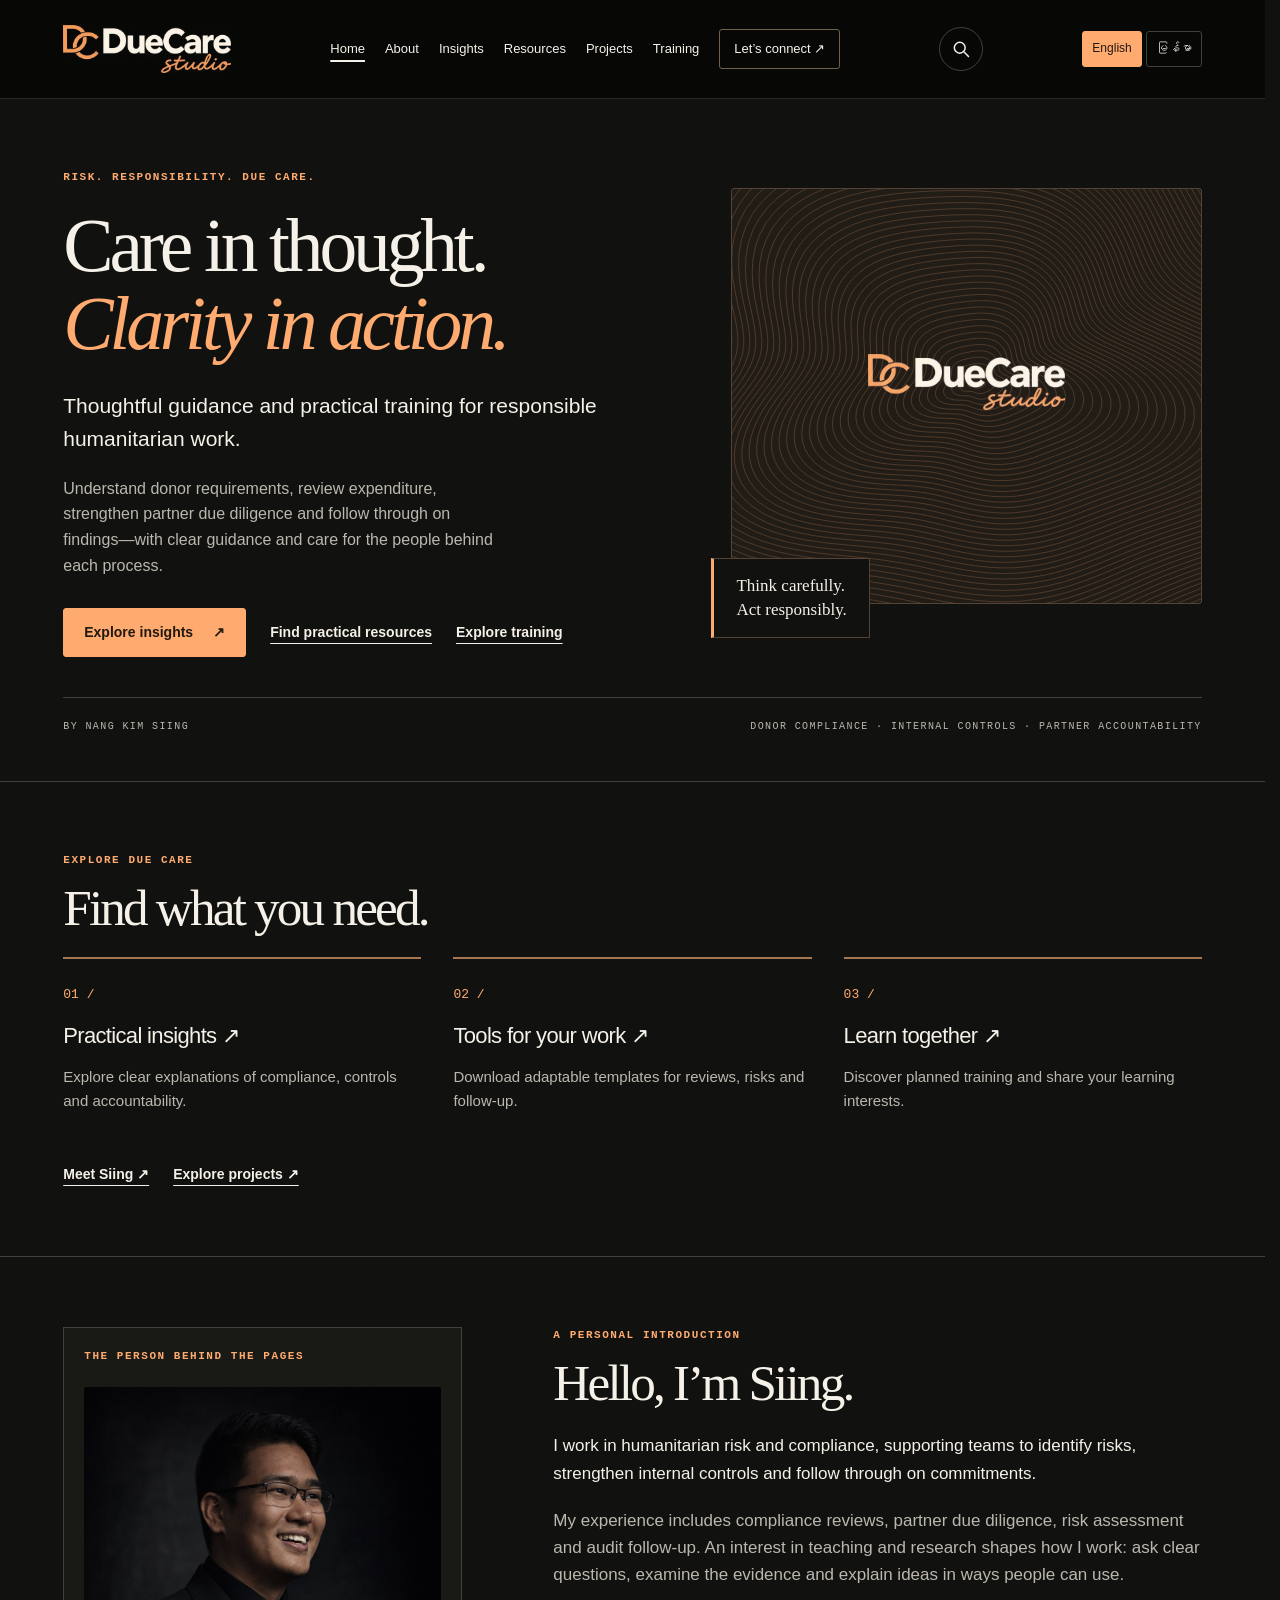
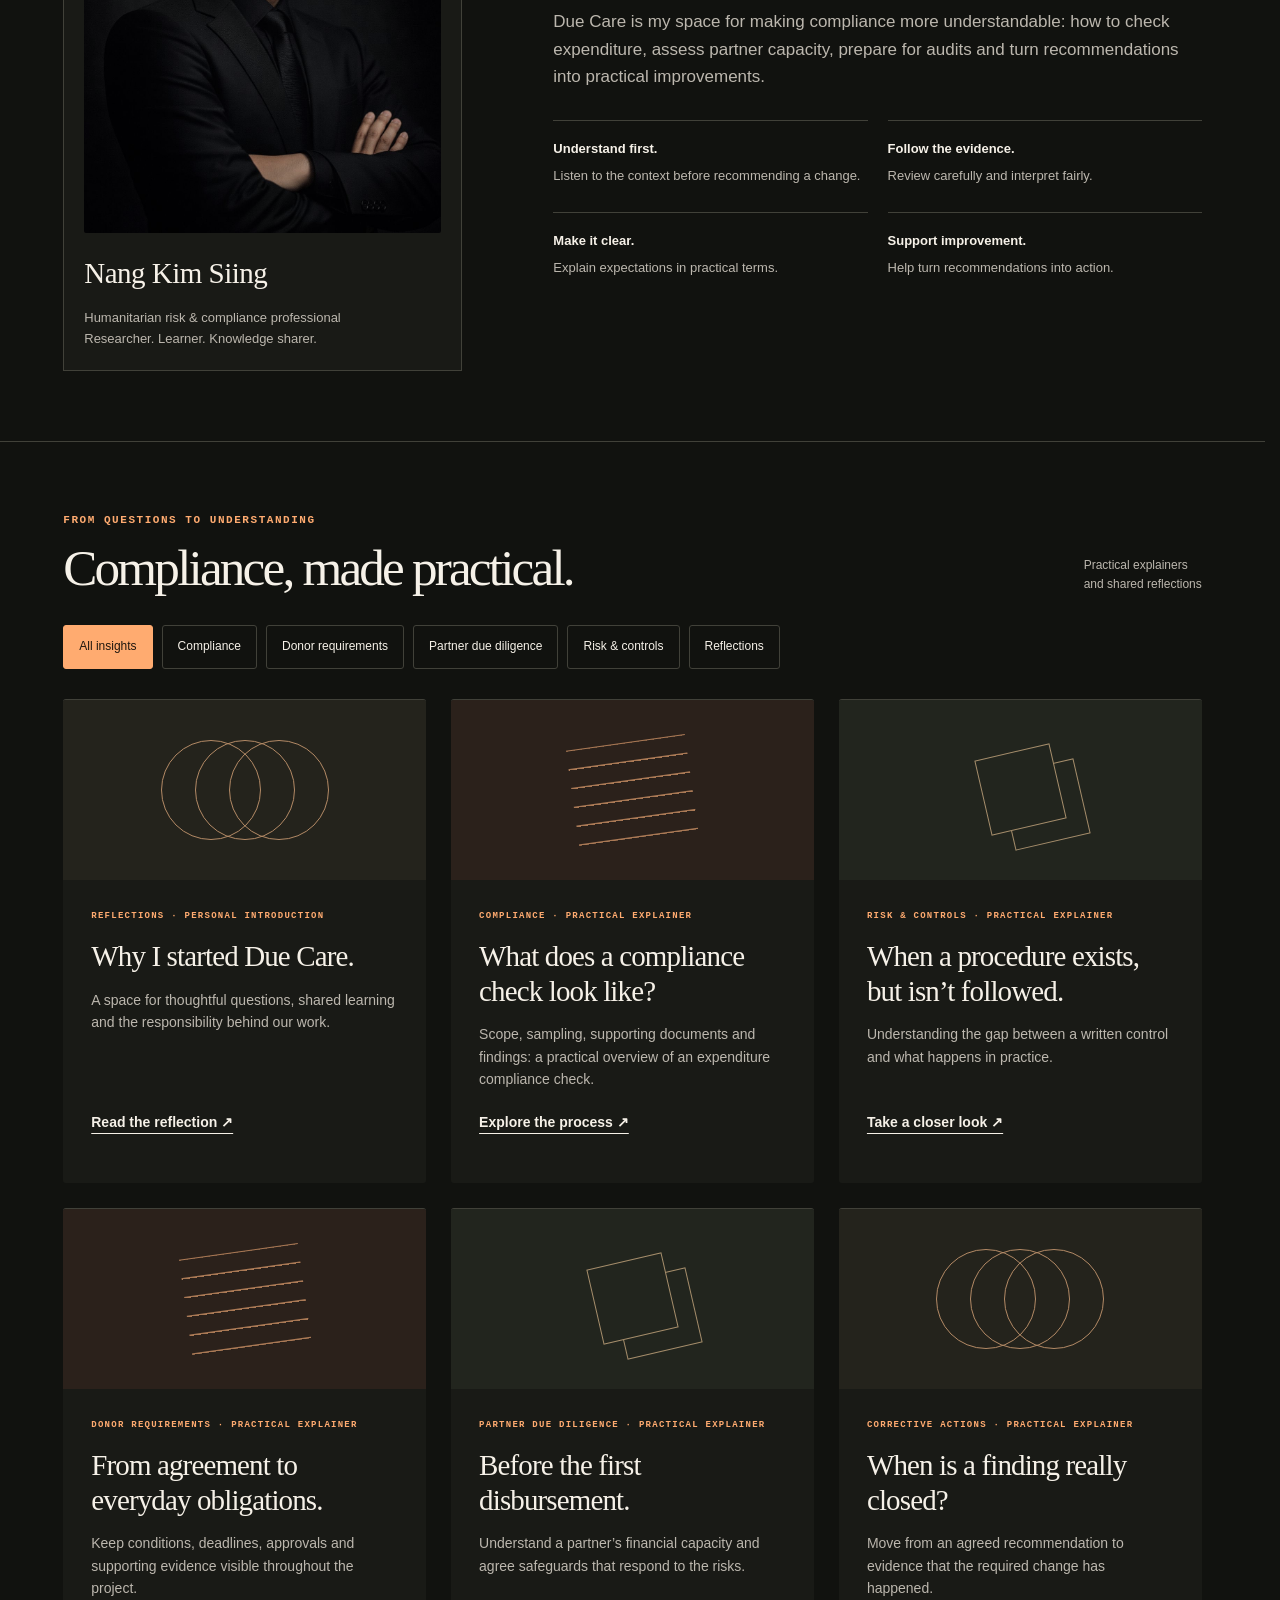
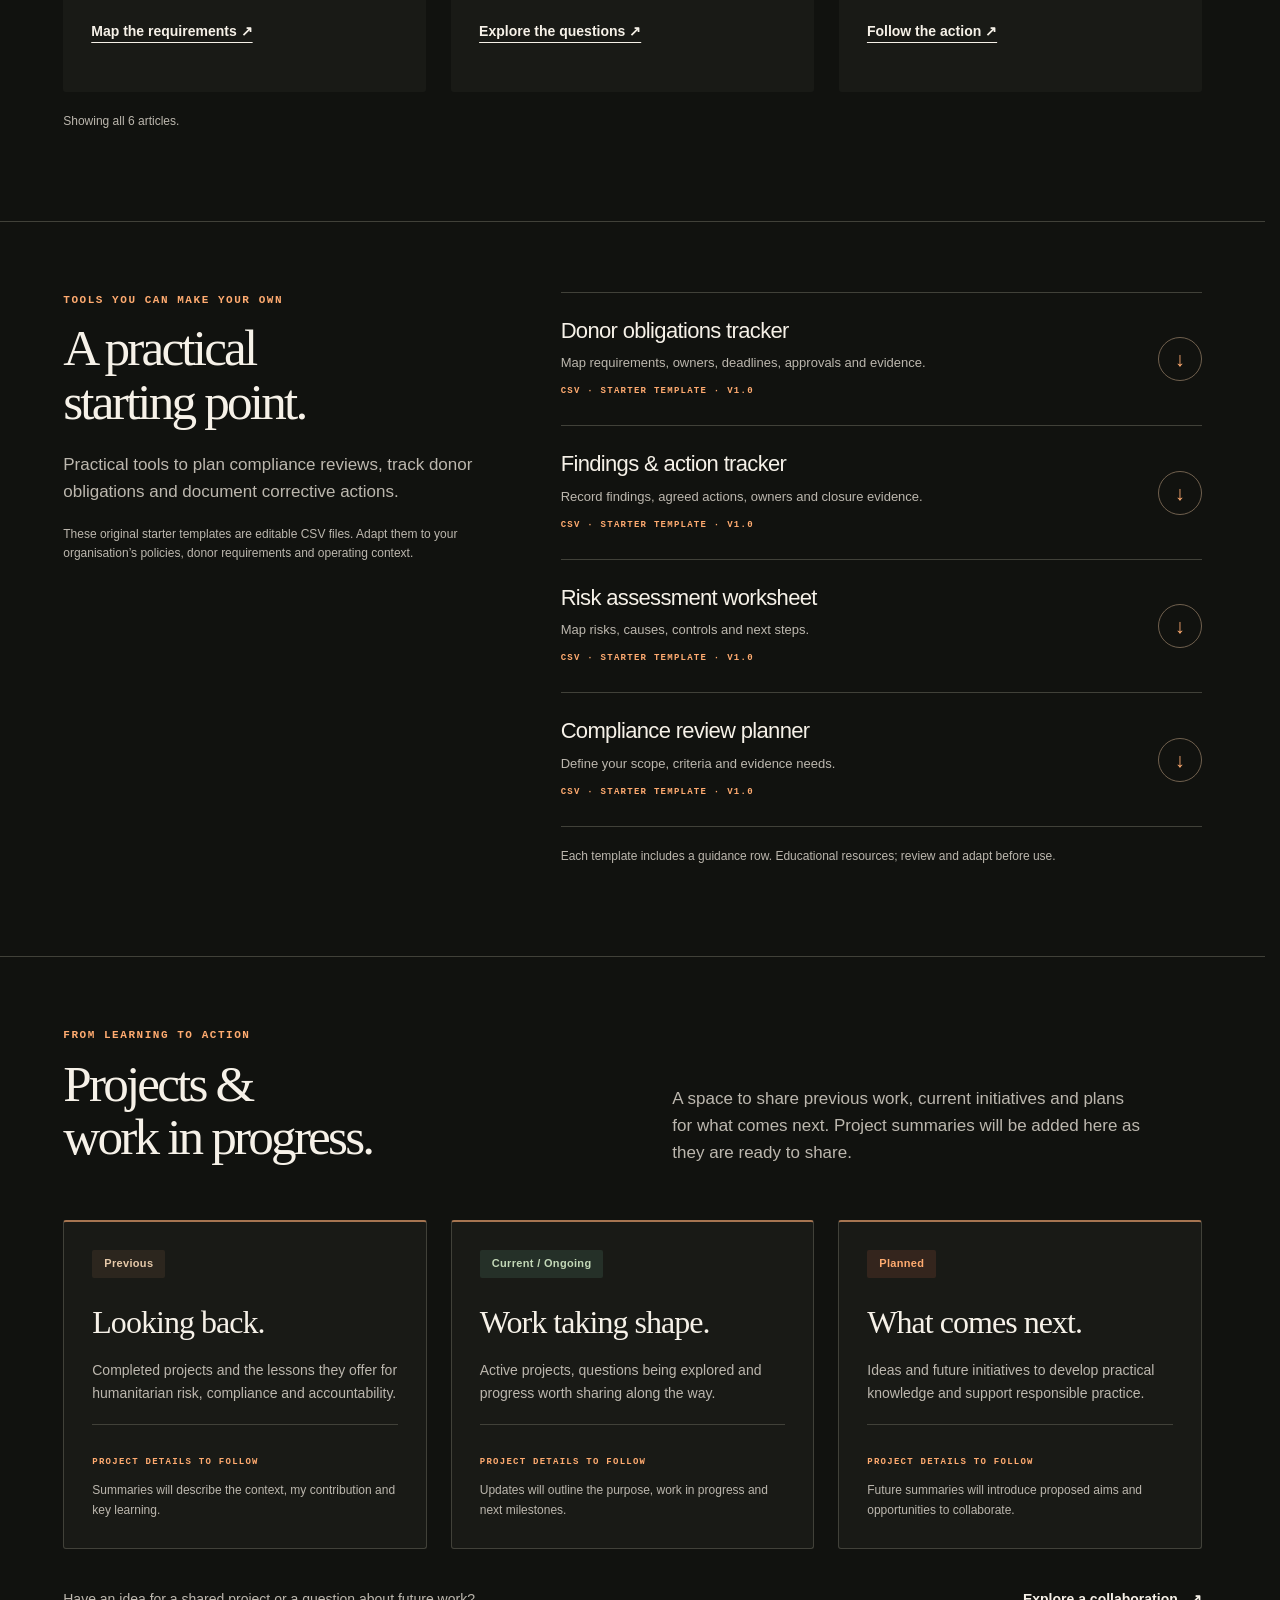
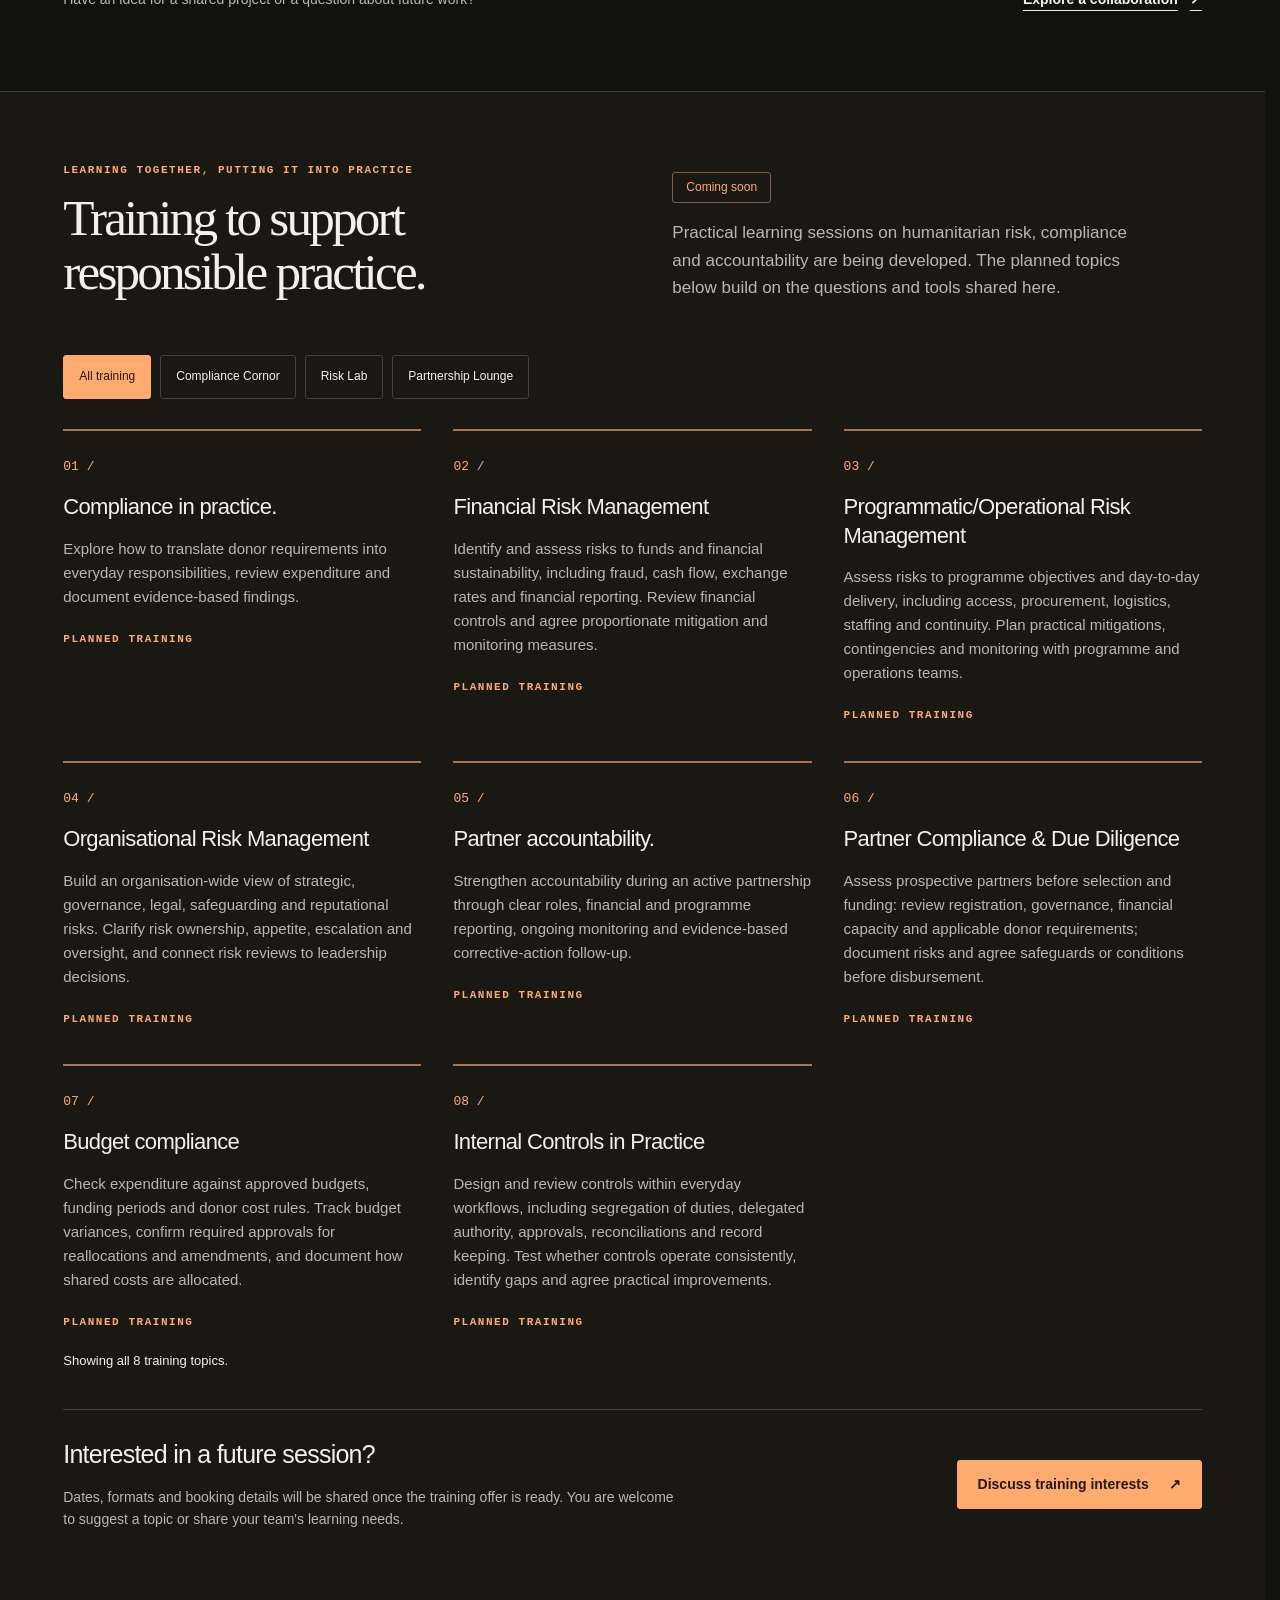
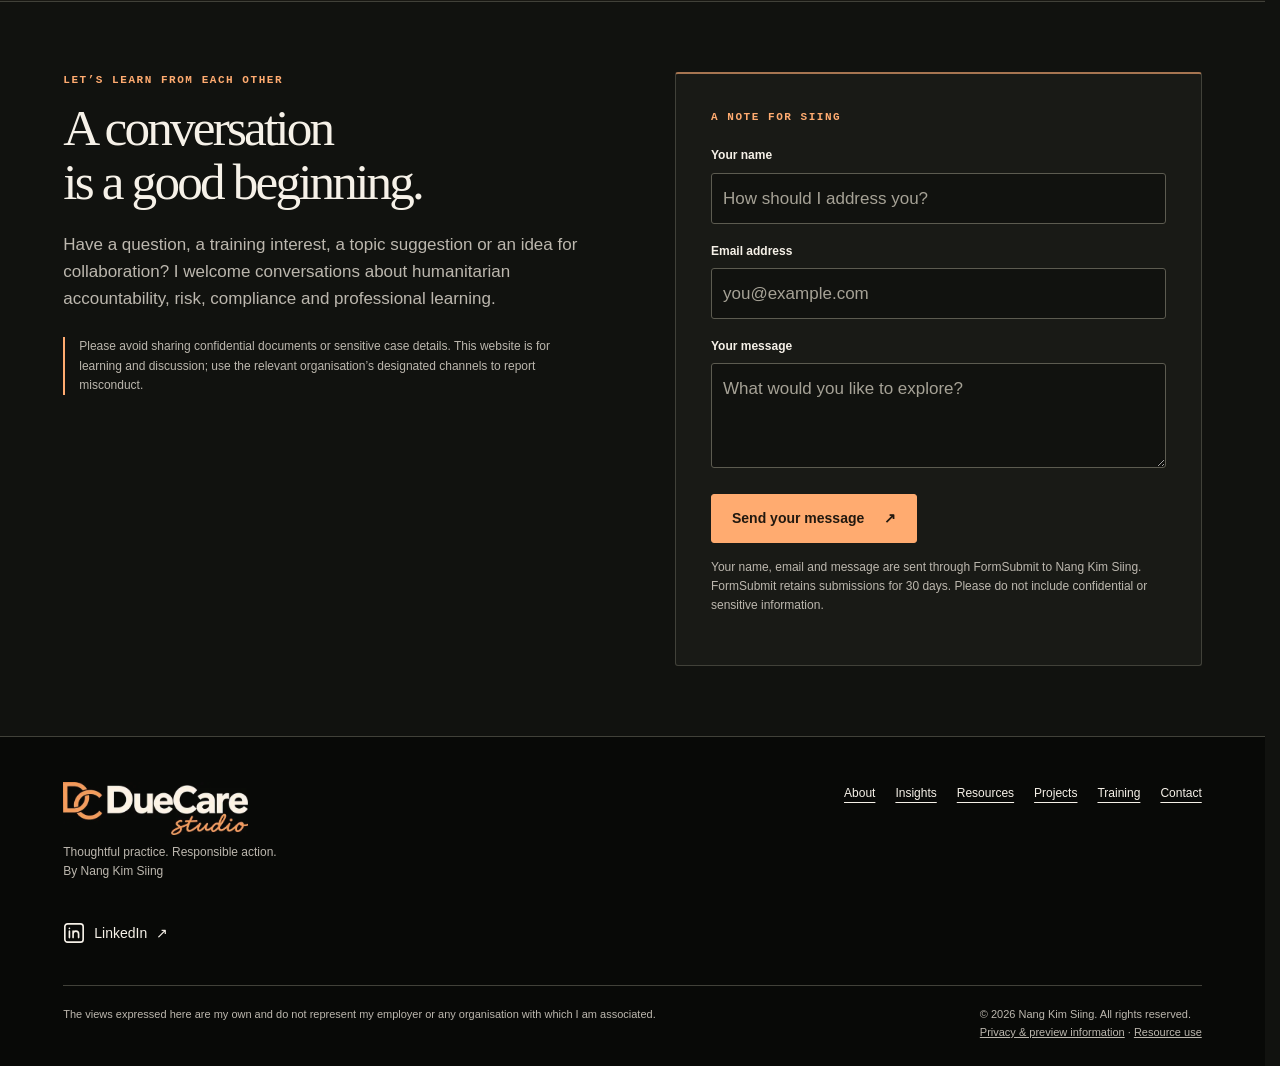
==== commit c7367929: "Add LinkedIn profile icon and link to site footers" ====
--- a/index.html
+++ b/index.html
@@ -12,9 +12,9 @@
 <a class="skip" href="#main">Skip to content</a>
 <header><div class="wrap header-inner"><a href="#home" class="brand" aria-label="Due Care home"><img class="studio-logo" src="duecare-studio-logo.webp" alt="DueCare Studio" width="500" height="142"></a><button class="menu-toggle" aria-expanded="false" aria-controls="navigation">Menu</button><nav id="navigation" aria-label="Main navigation"><a href="#home" aria-current="location">Home</a><a href="#about">About</a><a href="#insights">Insights</a><a href="#resources">Resources</a><a href="#projects">Projects</a><a href="#training">Training</a><a class="nav-contact" href="#contact">Let’s connect ↗</a></nav></div></header>
 <main id="main"><section class="hero" id="home"><div class="wrap"><div class="hero-grid"><div><div class="eyebrow">Risk. Responsibility. Due care.</div><h1>Care in thought.<br><em>Clarity in action.</em></h1><p class="hero-lead">Thoughtful guidance and practical training for responsible humanitarian work.</p><p class="muted">Understand donor requirements, review expenditure, strengthen partner due diligence and follow through on findings—with clear guidance and care for the people behind each process.</p><div class="actions"><a class="btn" href="#insights">Explore insights <span>↗</span></a><a href="#resources" class="text-link">Find practical resources</a><a href="#training" class="text-link">Explore training</a></div></div><div class="art-wrap"><div class="art studio-art" aria-hidden="true"><img src="duecare-studio-logo.webp" class="studio-art-logo" alt="" width="500" height="142"></div><div class="art-note">Think carefully.<br>Act responsibly.</div></div></div><div class="hero-meta"><span>BY NANG KIM SIING</span><span>DONOR COMPLIANCE · INTERNAL CONTROLS · PARTNER ACCOUNTABILITY</span></div></div></section><section class="section"><div class="wrap"><div class="eyebrow">Explore Due Care</div><h2>Find what you need.</h2><div class="pillars"><a class="pillar page-preview" href="#insights"><span class="number">01 /</span><h3>Practical insights ↗</h3><p>Explore clear explanations of compliance, controls and accountability.</p></a><a class="pillar page-preview" href="#resources"><span class="number">02 /</span><h3>Tools for your work ↗</h3><p>Download adaptable templates for reviews, risks and follow-up.</p></a><a class="pillar page-preview" href="#training"><span class="number">03 /</span><h3>Learn together ↗</h3><p>Discover planned training and share your learning interests.</p></a></div><div class="actions"><a class="text-link" href="#about">Meet Siing ↗</a><a class="text-link" href="#projects">Explore projects ↗</a></div></div></section><section class="section about" id="about"><div class="wrap about-grid"><div class="identity"><div class="eyebrow">The person behind the pages</div><img class="profile-photo" decoding="async" src="[data-uri]" alt="Nang Kim Siing smiling, wearing glasses and a black suit" width="1024" height="1536" loading="lazy"><div><h3>Nang Kim Siing</h3><div class="muted">Humanitarian risk & compliance professional<br>Researcher. Learner. Knowledge sharer.</div></div></div><div><div class="eyebrow">A personal introduction</div><h2>Hello, I’m Siing.</h2><p>I work in humanitarian risk and compliance, supporting teams to identify risks, strengthen internal controls and follow through on commitments.</p><p class="muted">My experience includes compliance reviews, partner due diligence, risk assessment and audit follow-up. An interest in teaching and research shapes how I work: ask clear questions, examine the evidence and explain ideas in ways people can use.</p><p class="muted">Due Care is my space for making compliance more understandable: how to check expenditure, assess partner capacity, prepare for audits and turn recommendations into practical improvements.</p><div class="values"><div class="value"><strong>Understand first.</strong><p>Listen to the context before recommending a change.</p></div><div class="value"><strong>Follow the evidence.</strong><p>Review carefully and interpret fairly.</p></div><div class="value"><strong>Make it clear.</strong><p>Explain expectations in practical terms.</p></div><div class="value"><strong>Support improvement.</strong><p>Help turn recommendations into action.</p></div></div></div></div></section><section class="section" id="insights"><div class="wrap"><div class="section-head"><div><div class="eyebrow">From questions to understanding</div><h2>Compliance, made practical.</h2></div><span class="small">Practical explainers<br>and shared reflections</span></div><div class="filters" aria-label="Filter articles"><button class="filter active" data-filter="all" aria-pressed="true">All insights</button><button class="filter" data-filter="compliance" aria-pressed="false">Compliance</button><button class="filter" data-filter="donor" aria-pressed="false">Donor requirements</button><button class="filter" data-filter="partners" aria-pressed="false">Partner due diligence</button><button class="filter" data-filter="risk" aria-pressed="false">Risk & controls</button><button class="filter" data-filter="reflection" aria-pressed="false">Reflections</button></div><div class="articles"><article class="article" data-category="reflection"><div class="article-art" aria-hidden="true"><span class="circle"></span><span class="circle"></span><span class="circle"></span></div><div class="article-body"><span class="eyebrow">Reflections · Personal introduction</span><h3>Why I started Due Care.</h3><p>A space for thoughtful questions, shared learning and the responsibility behind our work.</p><a class="text-link" href="insight-why.html">Read the reflection ↗</a></div></article><article class="article" data-category="compliance"><div class="article-art lines" aria-hidden="true"></div><div class="article-body"><span class="eyebrow">Compliance · Practical explainer</span><h3>What does a compliance check look like?</h3><p>Scope, sampling, supporting documents and findings: a practical overview of an expenditure compliance check.</p><a class="text-link" href="insight-check.html">Explore the process ↗</a></div></article><article class="article" data-category="risk"><div class="article-art blocks" aria-hidden="true"></div><div class="article-body"><span class="eyebrow">Risk & controls · Practical explainer</span><h3>When a procedure exists, but isn’t followed.</h3><p>Understanding the gap between a written control and what happens in practice.</p><a class="text-link" href="insight-controls.html">Take a closer look ↗</a></div></article><article class="article" data-category="donor"><div class="article-art lines" aria-hidden="true"></div><div class="article-body"><span class="eyebrow">Donor requirements · Practical explainer</span><h3>From agreement to everyday obligations.</h3><p>Keep conditions, deadlines, approvals and supporting evidence visible throughout the project.</p><a class="text-link" href="insight-donor.html">Map the requirements ↗</a></div></article><article class="article" data-category="partners"><div class="article-art blocks" aria-hidden="true"></div><div class="article-body"><span class="eyebrow">Partner due diligence · Practical explainer</span><h3>Before the first disbursement.</h3><p>Understand a partner’s financial capacity and agree safeguards that respond to the risks.</p><a class="text-link" href="insight-partner.html">Explore the questions ↗</a></div></article><article class="article" data-category="compliance"><div class="article-art" aria-hidden="true"><span class="circle"></span><span class="circle"></span><span class="circle"></span></div><div class="article-body"><span class="eyebrow">Corrective actions · Practical explainer</span><h3>When is a finding really closed?</h3><p>Move from an agreed recommendation to evidence that the required change has happened.</p><a class="text-link" href="insight-followup.html">Follow the action ↗</a></div></article></div><p class="resource-note" id="filter-status" aria-live="polite">Showing all 6 articles.</p></div></section><section class="section" id="resources"><div class="wrap resource-layout"><div><div class="eyebrow">Tools you can make your own</div><h2>A practical<br>starting point.</h2><p class="muted">Practical tools to plan compliance reviews, track donor obligations and document corrective actions.</p><p class="small">These original starter templates are editable CSV files. Adapt them to your organisation’s policies, donor requirements and operating context.</p></div><div><div class="resource-list"><div class="resource"><div><h3>Donor obligations tracker</h3><p>Map requirements, owners, deadlines, approvals and evidence.</p><span class="eyebrow" style="font-size:9px">CSV · Starter template · v1.0</span></div><button class="download" data-download="obligations" aria-label="Download donor obligations tracker CSV">↓</button></div><div class="resource"><div><h3>Findings & action tracker</h3><p>Record findings, agreed actions, owners and closure evidence.</p><span class="eyebrow" style="font-size:9px">CSV · Starter template · v1.0</span></div><button class="download" data-download="findings" aria-label="Download findings and action tracker CSV">↓</button></div><div class="resource"><div><h3>Risk assessment worksheet</h3><p>Map risks, causes, controls and next steps.</p><span class="eyebrow" style="font-size:9px">CSV · Starter template · v1.0</span></div><button class="download" data-download="risk" aria-label="Download risk assessment worksheet CSV">↓</button></div><div class="resource"><div><h3>Compliance review planner</h3><p>Define your scope, criteria and evidence needs.</p><span class="eyebrow" style="font-size:9px">CSV · Starter template · v1.0</span></div><button class="download" data-download="planner" aria-label="Download compliance review planner CSV">↓</button></div></div><p class="resource-note">Each template includes a guidance row. Educational resources; review and adapt before use.</p></div></div></section><section class="section projects" id="projects" aria-labelledby="projects-title"><div class="wrap"><div class="intro-head"><div><div class="eyebrow">From learning to action</div><h2 id="projects-title">Projects &<br>work in progress.</h2></div><p>A space to share previous work, current initiatives and plans for what comes next. Project summaries will be added here as they are ready to share.</p></div><div class="project-grid"><article class="project-card"><span class="project-status project-previous">Previous</span><h3>Looking back.</h3><p>Completed projects and the lessons they offer for humanitarian risk, compliance and accountability.</p><div class="project-placeholder"><span class="eyebrow">Project details to follow</span><p>Summaries will describe the context, my contribution and key learning.</p></div></article><article class="project-card"><span class="project-status project-current">Current / Ongoing</span><h3>Work taking shape.</h3><p>Active projects, questions being explored and progress worth sharing along the way.</p><div class="project-placeholder"><span class="eyebrow">Project details to follow</span><p>Updates will outline the purpose, work in progress and next milestones.</p></div></article><article class="project-card"><span class="project-status project-planned">Planned</span><h3>What comes next.</h3><p>Ideas and future initiatives to develop practical knowledge and support responsible practice.</p><div class="project-placeholder"><span class="eyebrow">Project details to follow</span><p>Future summaries will introduce proposed aims and opportunities to collaborate.</p></div></article></div><div class="projects-connect"><p class="muted">Have an idea for a shared project or a question about future work?</p><a class="text-link" href="#contact">Explore a collaboration <span aria-hidden="true">↗</span></a></div></div></section><section class="section training" id="training" aria-labelledby="training-title"><div class="wrap"><div class="intro-head"><div><div class="eyebrow">Learning together, putting it into practice</div><h2 id="training-title">Training to support<br>responsible practice.</h2></div><div><span class="training-status">Coming soon</span><p>Practical learning sessions on humanitarian risk, compliance and accountability are being developed. The planned topics below build on the questions and tools shared here.</p></div></div><div class="filters" role="group" aria-label="Filter training"><button type="button" class="filter active" data-training-filter="all" aria-pressed="true">All training</button><button type="button" class="filter" data-training-filter="compliance" aria-pressed="false">Compliance Cornor</button><button type="button" class="filter" data-training-filter="risk" aria-pressed="false">Risk Lab</button><button type="button" class="filter" data-training-filter="partners" aria-pressed="false">Partnership Lounge</button></div><div class="pillars"><article class="pillar" data-training-category="compliance"><span class="number">01 /</span><h3>Compliance in practice.</h3><p>Explore how to translate donor requirements into everyday responsibilities, review expenditure and document evidence-based findings.</p><span class="eyebrow training-topic">Planned training</span></article><article class="pillar" data-training-category="risk"><span class="number">02 /</span><h3>Financial Risk Management</h3><p>Identify and assess risks to funds and financial sustainability, including fraud, cash flow, exchange rates and financial reporting. Review financial controls and agree proportionate mitigation and monitoring measures.</p><span class="eyebrow training-topic">Planned training</span></article><article class="pillar" data-training-category="risk"><span class="number">03 /</span><h3>Programmatic/Operational Risk Management</h3><p>Assess risks to programme objectives and day-to-day delivery, including access, procurement, logistics, staffing and continuity. Plan practical mitigations, contingencies and monitoring with programme and operations teams.</p><span class="eyebrow training-topic">Planned training</span></article><article class="pillar" data-training-category="risk"><span class="number">04 /</span><h3>Organisational Risk Management</h3><p>Build an organisation-wide view of strategic, governance, legal, safeguarding and reputational risks. Clarify risk ownership, appetite, escalation and oversight, and connect risk reviews to leadership decisions.</p><span class="eyebrow training-topic">Planned training</span></article><article class="pillar" data-training-category="partners"><span class="number">05 /</span><h3>Partner accountability.</h3><p>Strengthen accountability during an active partnership through clear roles, financial and programme reporting, ongoing monitoring and evidence-based corrective-action follow-up.</p><span class="eyebrow training-topic">Planned training</span></article><article class="pillar" data-training-category="partners"><span class="number">06 /</span><h3>Partner Compliance &amp; Due Diligence</h3><p>Assess prospective partners before selection and funding: review registration, governance, financial capacity and applicable donor requirements; document risks and agree safeguards or conditions before disbursement.</p><span class="eyebrow training-topic">Planned training</span></article><article class="pillar" data-training-category="compliance"><span class="number">07 /</span><h3>Budget compliance</h3><p>Check expenditure against approved budgets, funding periods and donor cost rules. Track budget variances, confirm required approvals for reallocations and amendments, and document how shared costs are allocated.</p><span class="eyebrow training-topic">Planned training</span></article><article class="pillar" data-training-category="compliance"><span class="number">08 /</span><h3>Internal Controls in Practice</h3><p>Design and review controls within everyday workflows, including segregation of duties, delegated authority, approvals, reconciliations and record keeping. Test whether controls operate consistently, identify gaps and agree practical improvements.</p><span class="eyebrow training-topic">Planned training</span></article></div><p class="status" id="training-filter-status" role="status">Showing all 8 training topics.</p><div class="training-next"><div><h3>Interested in a future session?</h3><p class="muted">Dates, formats and booking details will be shared once the training offer is ready. You are welcome to suggest a topic or share your team's learning needs.</p></div><a class="btn" href="#contact">Discuss training interests <span aria-hidden="true">↗</span></a></div></div></section><section class="section" id="contact"><div class="wrap contact-grid"><div><div class="eyebrow">Let’s learn from each other</div><h2>A conversation<br>is a good beginning.</h2><p class="muted">Have a question, a training interest, a topic suggestion or an idea for collaboration? I welcome conversations about humanitarian accountability, risk, compliance and professional learning.</p><div class="notice small">Please avoid sharing confidential documents or sensitive case details. This website is for learning and discussion; use the relevant organisation’s designated channels to report misconduct.</div></div><div class="contact-box"><div class="eyebrow" style="margin-bottom:20px">A note for Siing</div><form id="contact-form" action="https://formsubmit.co/nksiingbawi@gmail.com" method="POST"><input type="hidden" name="_subject" value="New message from DueCare Studio"><input type="hidden" name="_template" value="table"><input type="text" name="_honey" tabindex="-1" autocomplete="off" style="display:none" aria-hidden="true"><div class="field"><label for="name">Your name</label><input maxlength="120" id="name" name="name" autocomplete="name" required placeholder="How should I address you?"></div><div class="field"><label for="email">Email address</label><input maxlength="254" id="email" name="email" type="email" autocomplete="email" required placeholder="you@example.com"></div><div class="field"><label for="message">Your message</label><textarea maxlength="5000" id="message" name="message" required placeholder="What would you like to explore?"></textarea></div><button class="btn" type="submit">Send your message <span>↗</span></button><p class="small" style="margin-top:15px;margin-bottom:0">Your name, email and message are sent through FormSubmit to Nang Kim Siing. FormSubmit retains submissions for 30 days. Please do not include confidential or sensitive information.</p><p class="status" id="form-status" role="status"></p></form></div></div></section></main>
-<footer class="footer"><div class="wrap"><div class="footer-top"><div><a href="#home" class="brand footer-brand" aria-label="Due Care home"><img class="studio-logo" src="duecare-studio-logo.webp" alt="DueCare Studio" width="500" height="142"></a><p class="small" style="margin-top:8px">Thoughtful practice. Responsible action.<br>By Nang Kim Siing</p></div><div class="footer-links"><a href="#about">About</a><a href="#insights">Insights</a><a href="#resources">Resources</a><a href="#projects">Projects</a><a href="#training">Training</a><a href="#contact">Contact</a></div></div><div class="footer-bottom"><p>The views expressed here are my own and do not represent my employer or any organisation with which I am associated.</p><div>© <span id="year">2026</span> Nang Kim Siing. All rights reserved.<br><button data-info="privacy">Privacy & preview information</button> · <button data-info="use">Resource use</button></div></div></div></footer>
+<footer class="footer"><div class="wrap"><div class="footer-top"><div><a href="#home" class="brand footer-brand" aria-label="Due Care home"><img class="studio-logo" src="duecare-studio-logo.webp" alt="DueCare Studio" width="500" height="142"></a><p class="small" style="margin-top:8px">Thoughtful practice. Responsible action.<br>By Nang Kim Siing</p><div class="social-links" aria-label="Social profiles"><a href="https://www.linkedin.com/in/nang-kim-siing-3ab5b286/" target="_blank" rel="noopener noreferrer" aria-label="Nang Kim Siing on LinkedIn (opens in a new tab)" style="display:inline-flex;align-items:center;gap:9px;min-height:44px;margin-top:10px;font-size:14px;text-decoration:none"><svg xmlns="http://www.w3.org/2000/svg" width="22" height="22" viewBox="0 0 24 24" fill="none" stroke="currentColor" stroke-width="1.8" stroke-linecap="round" stroke-linejoin="round" aria-hidden="true"><rect x="2" y="2" width="20" height="20" rx="3"/><path d="M7 10v7M7 7h.01M11 17v-7m0 3a3 3 0 0 1 6 0v4"/></svg><span>LinkedIn</span><span aria-hidden="true">↗</span></a></div></div><div class="footer-links"><a href="#about">About</a><a href="#insights">Insights</a><a href="#resources">Resources</a><a href="#projects">Projects</a><a href="#training">Training</a><a href="#contact">Contact</a></div></div><div class="footer-bottom"><p>The views expressed here are my own and do not represent my employer or any organisation with which I am associated.</p><div>© <span id="year">2026</span> Nang Kim Siing. All rights reserved.<br><button data-info="privacy">Privacy & preview information</button> · <button data-info="use">Resource use</button></div></div></div></footer>
 <dialog id="reader" aria-labelledby="reader-title"><button class="close" aria-label="Close dialog">Close ×</button><div class="dialog-content" id="reader-content"></div></dialog>
-<script src="due-care.js?v=search-edge-4" defer></script>
+<script src="due-care.js?v=search-studio-7" defer></script>
 <script src="due-care-i18n.js?v=training-controls-5" defer></script>
 </body>
 </html>
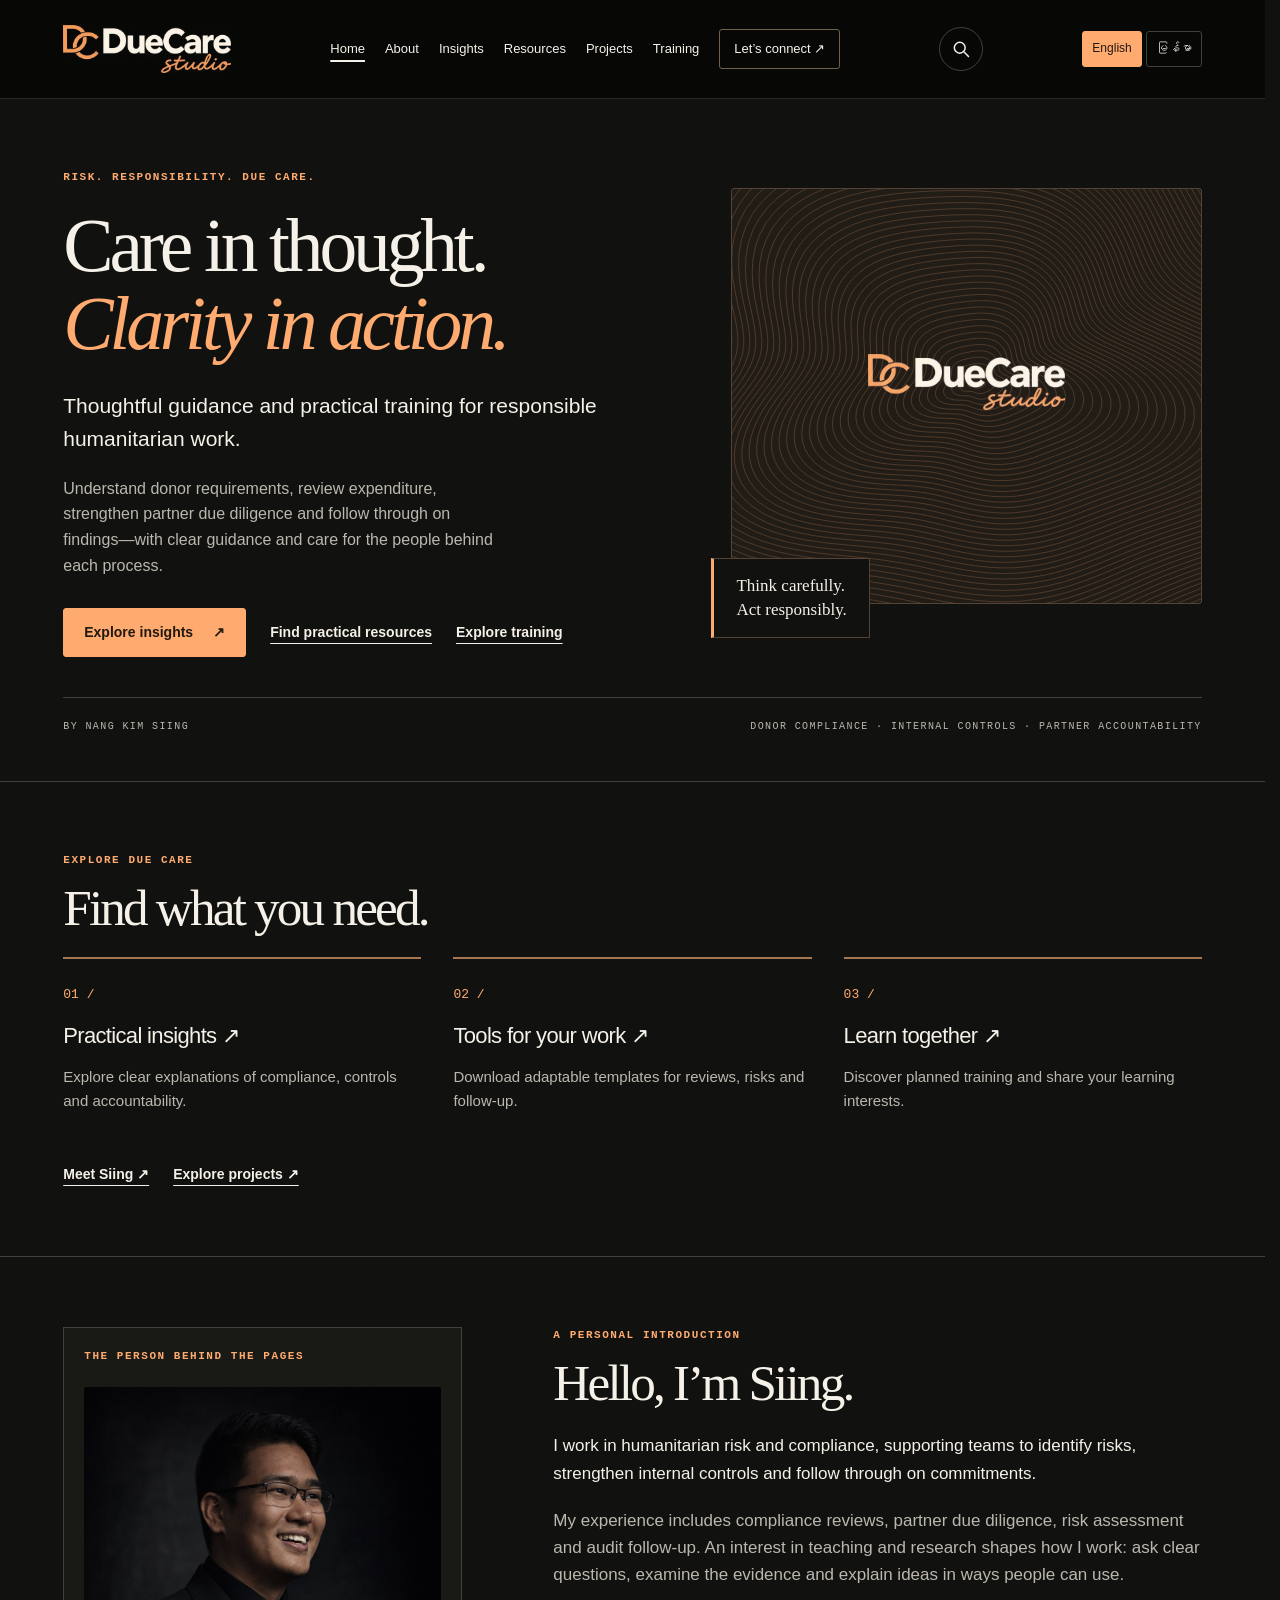
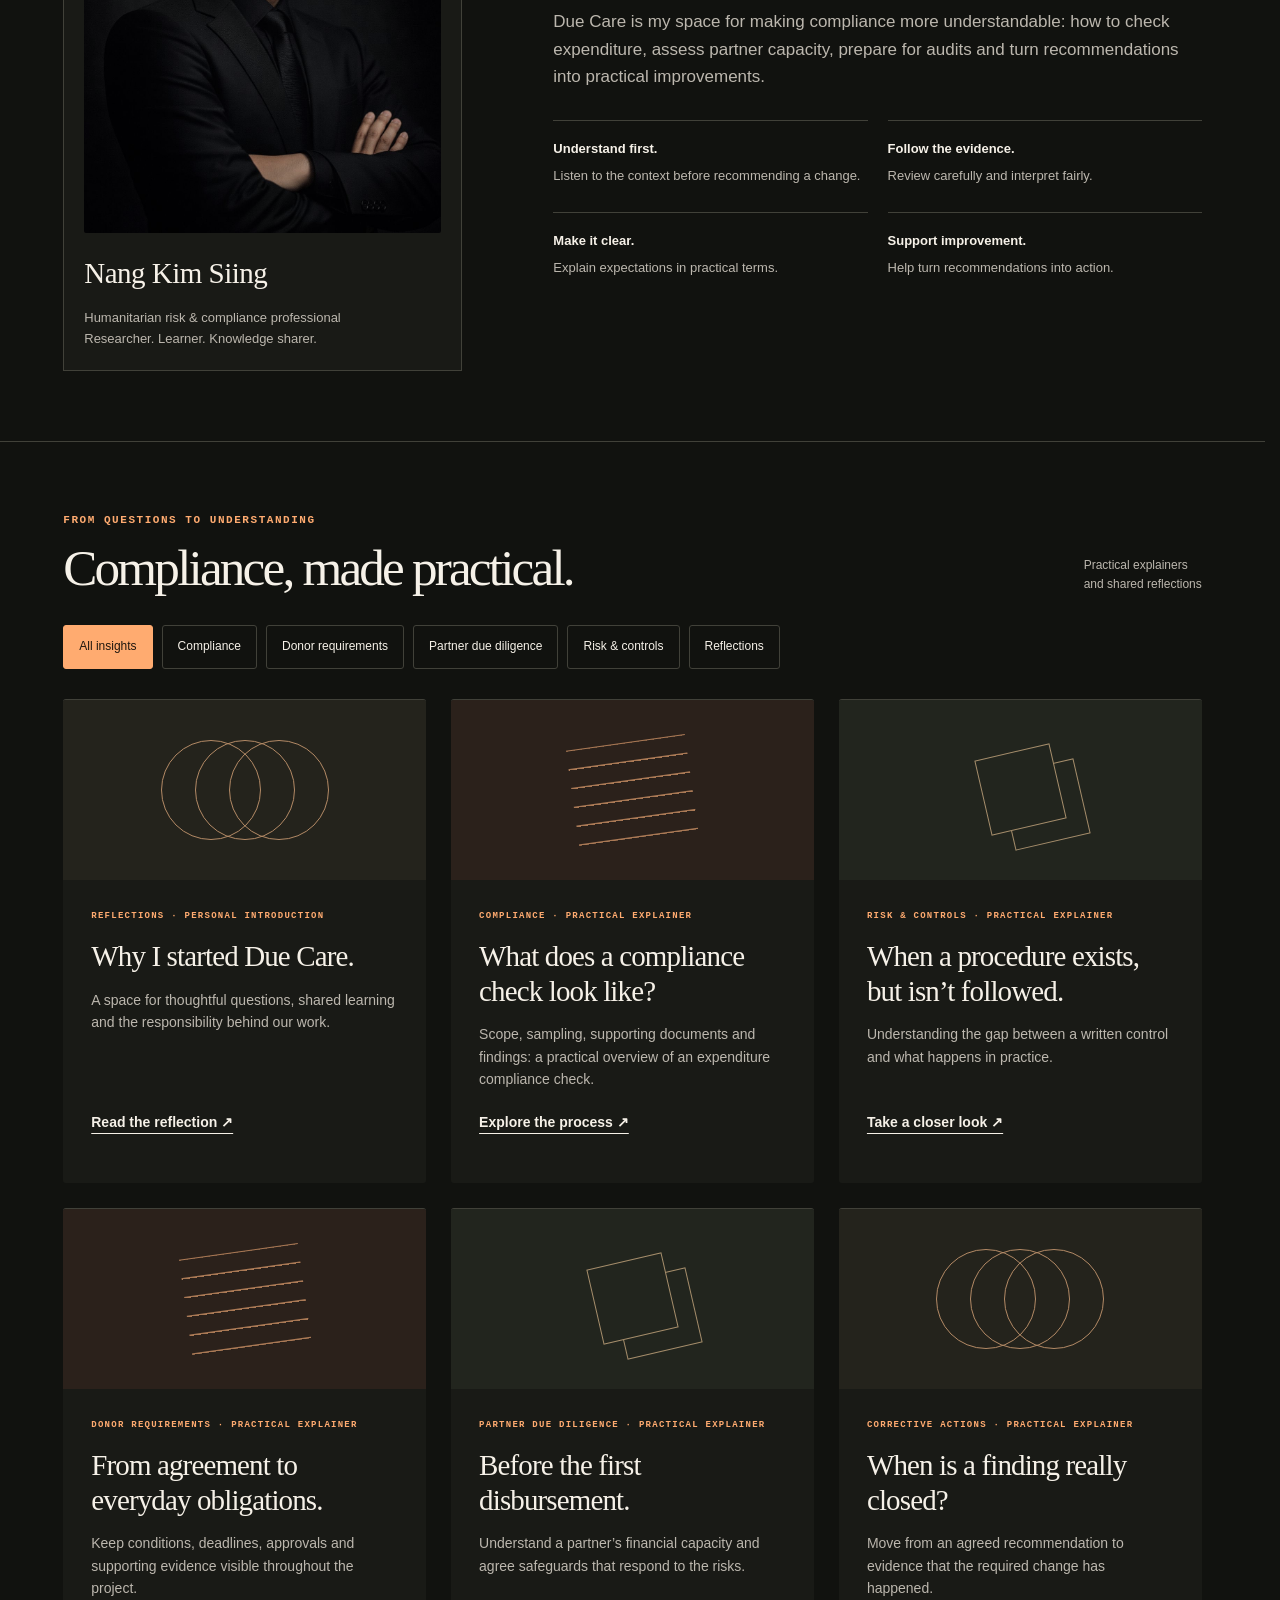
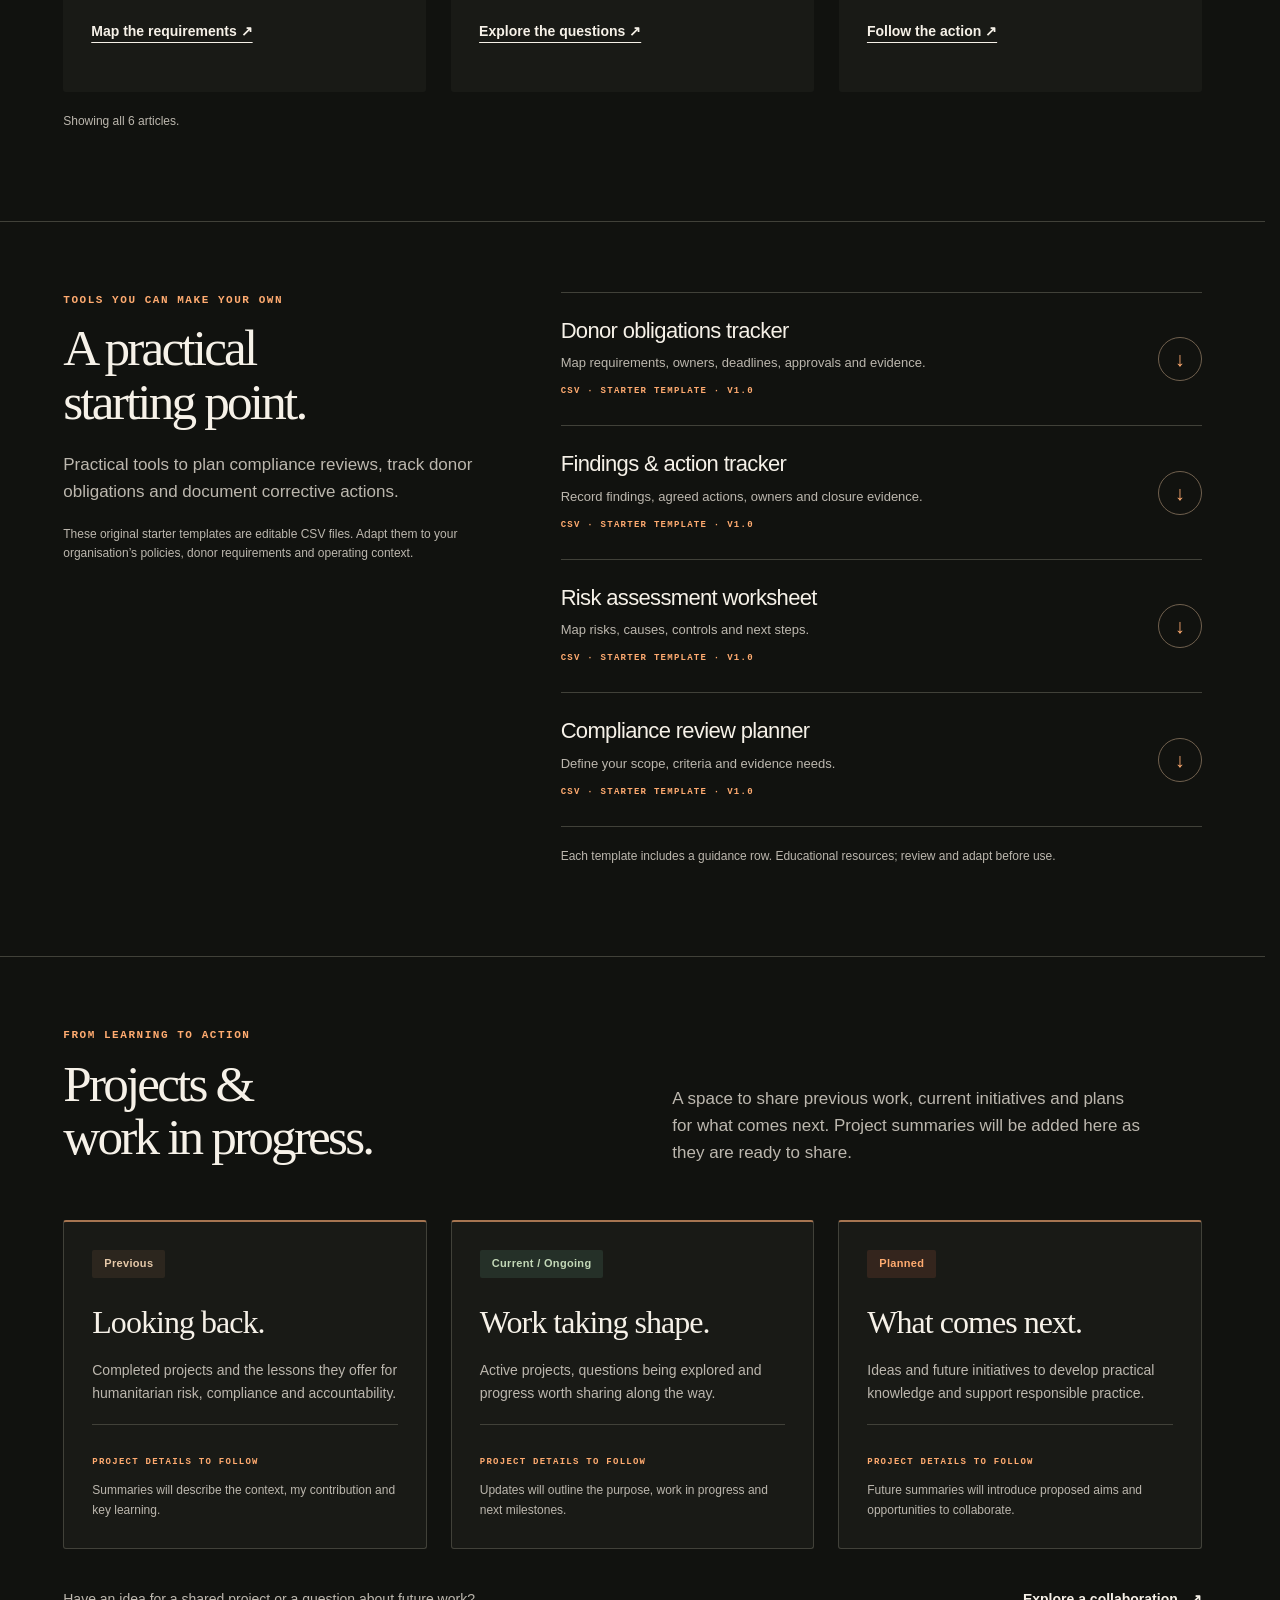
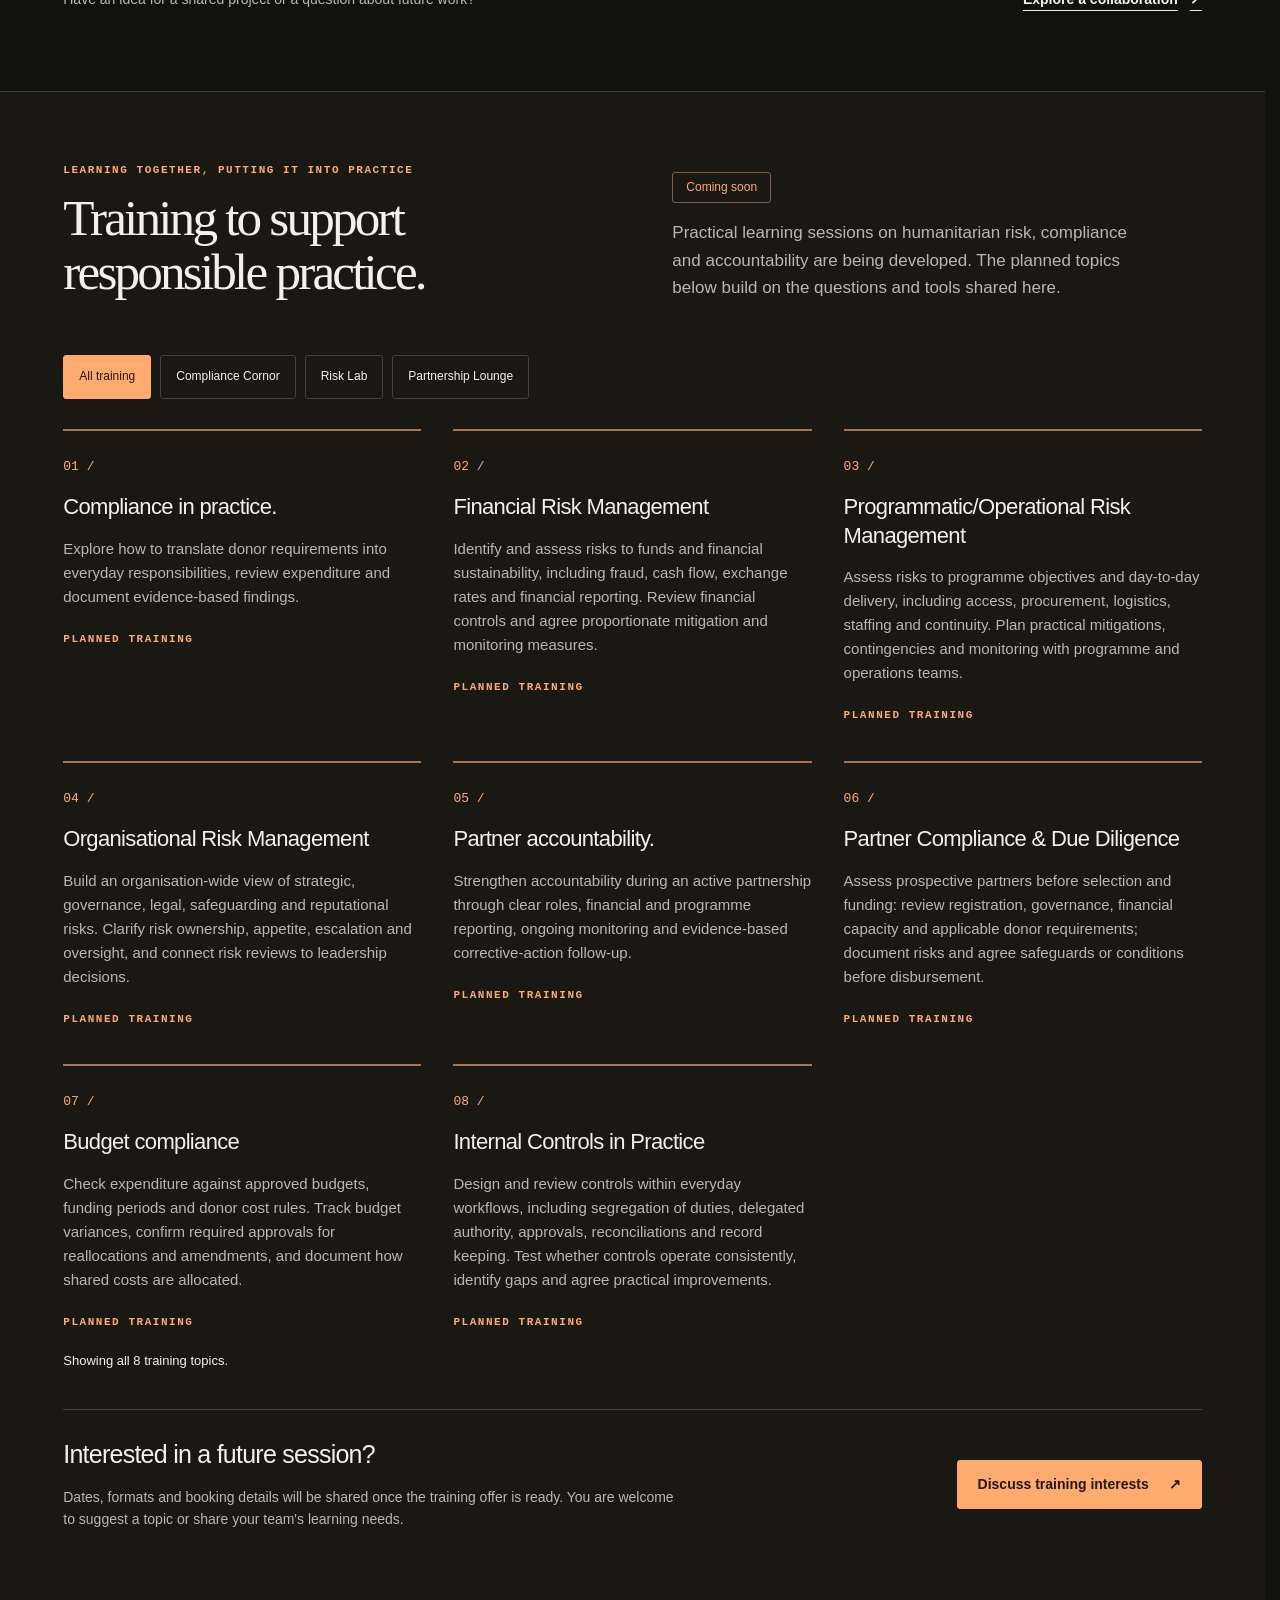
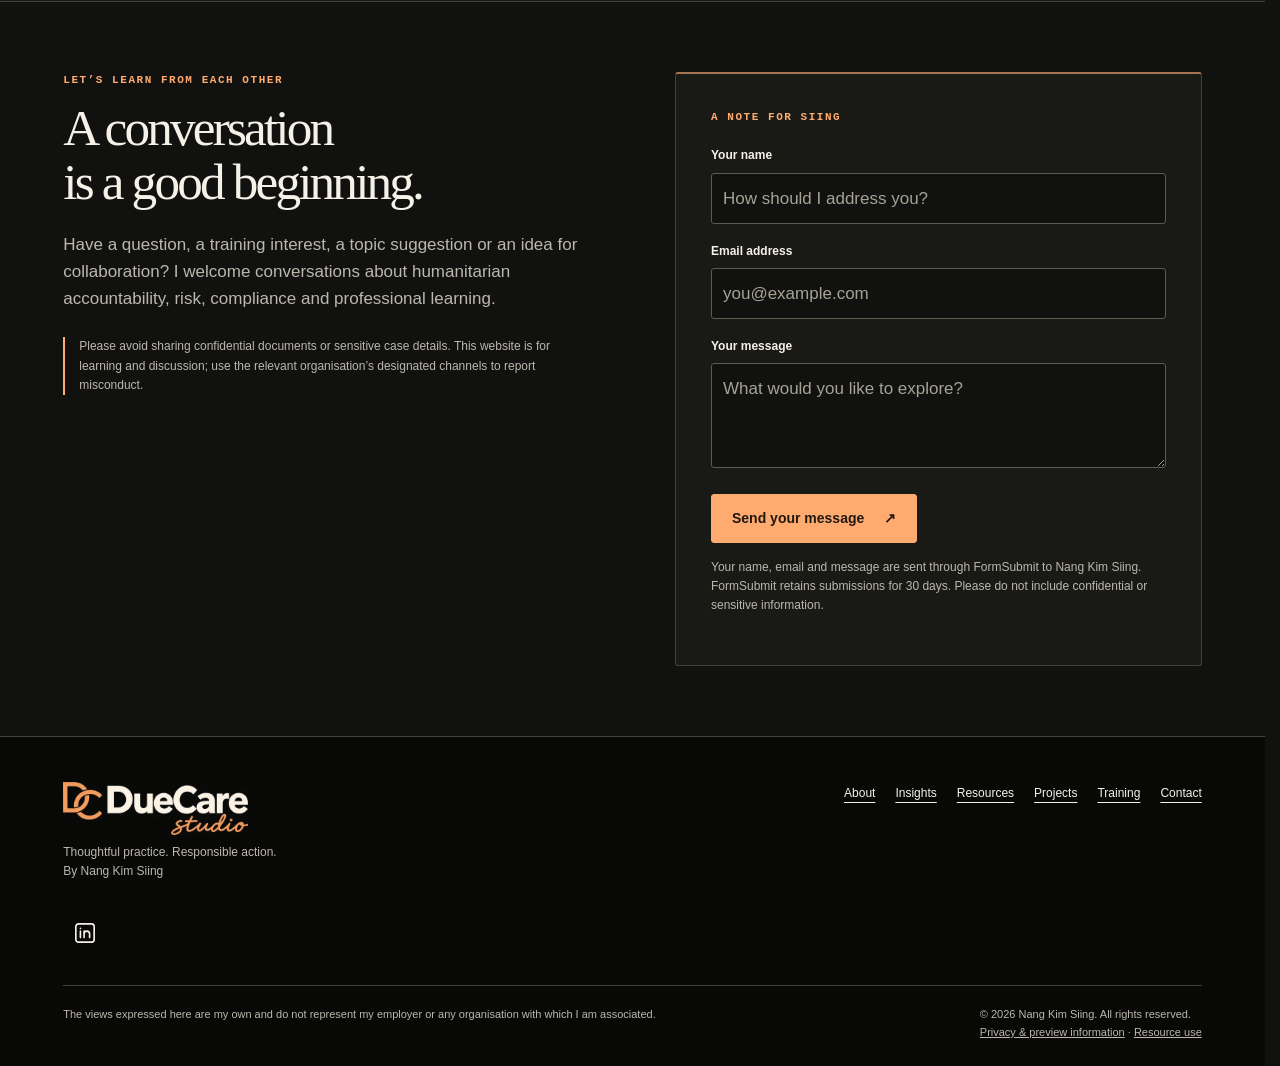
==== commit 1a6c7d66: "Show only the LinkedIn icon in site footers" ====
--- a/index.html
+++ b/index.html
@@ -12,7 +12,7 @@
 <a class="skip" href="#main">Skip to content</a>
 <header><div class="wrap header-inner"><a href="#home" class="brand" aria-label="Due Care home"><img class="studio-logo" src="duecare-studio-logo.webp" alt="DueCare Studio" width="500" height="142"></a><button class="menu-toggle" aria-expanded="false" aria-controls="navigation">Menu</button><nav id="navigation" aria-label="Main navigation"><a href="#home" aria-current="location">Home</a><a href="#about">About</a><a href="#insights">Insights</a><a href="#resources">Resources</a><a href="#projects">Projects</a><a href="#training">Training</a><a class="nav-contact" href="#contact">Let’s connect ↗</a></nav></div></header>
 <main id="main"><section class="hero" id="home"><div class="wrap"><div class="hero-grid"><div><div class="eyebrow">Risk. Responsibility. Due care.</div><h1>Care in thought.<br><em>Clarity in action.</em></h1><p class="hero-lead">Thoughtful guidance and practical training for responsible humanitarian work.</p><p class="muted">Understand donor requirements, review expenditure, strengthen partner due diligence and follow through on findings—with clear guidance and care for the people behind each process.</p><div class="actions"><a class="btn" href="#insights">Explore insights <span>↗</span></a><a href="#resources" class="text-link">Find practical resources</a><a href="#training" class="text-link">Explore training</a></div></div><div class="art-wrap"><div class="art studio-art" aria-hidden="true"><img src="duecare-studio-logo.webp" class="studio-art-logo" alt="" width="500" height="142"></div><div class="art-note">Think carefully.<br>Act responsibly.</div></div></div><div class="hero-meta"><span>BY NANG KIM SIING</span><span>DONOR COMPLIANCE · INTERNAL CONTROLS · PARTNER ACCOUNTABILITY</span></div></div></section><section class="section"><div class="wrap"><div class="eyebrow">Explore Due Care</div><h2>Find what you need.</h2><div class="pillars"><a class="pillar page-preview" href="#insights"><span class="number">01 /</span><h3>Practical insights ↗</h3><p>Explore clear explanations of compliance, controls and accountability.</p></a><a class="pillar page-preview" href="#resources"><span class="number">02 /</span><h3>Tools for your work ↗</h3><p>Download adaptable templates for reviews, risks and follow-up.</p></a><a class="pillar page-preview" href="#training"><span class="number">03 /</span><h3>Learn together ↗</h3><p>Discover planned training and share your learning interests.</p></a></div><div class="actions"><a class="text-link" href="#about">Meet Siing ↗</a><a class="text-link" href="#projects">Explore projects ↗</a></div></div></section><section class="section about" id="about"><div class="wrap about-grid"><div class="identity"><div class="eyebrow">The person behind the pages</div><img class="profile-photo" decoding="async" src="[data-uri]" alt="Nang Kim Siing smiling, wearing glasses and a black suit" width="1024" height="1536" loading="lazy"><div><h3>Nang Kim Siing</h3><div class="muted">Humanitarian risk & compliance professional<br>Researcher. Learner. Knowledge sharer.</div></div></div><div><div class="eyebrow">A personal introduction</div><h2>Hello, I’m Siing.</h2><p>I work in humanitarian risk and compliance, supporting teams to identify risks, strengthen internal controls and follow through on commitments.</p><p class="muted">My experience includes compliance reviews, partner due diligence, risk assessment and audit follow-up. An interest in teaching and research shapes how I work: ask clear questions, examine the evidence and explain ideas in ways people can use.</p><p class="muted">Due Care is my space for making compliance more understandable: how to check expenditure, assess partner capacity, prepare for audits and turn recommendations into practical improvements.</p><div class="values"><div class="value"><strong>Understand first.</strong><p>Listen to the context before recommending a change.</p></div><div class="value"><strong>Follow the evidence.</strong><p>Review carefully and interpret fairly.</p></div><div class="value"><strong>Make it clear.</strong><p>Explain expectations in practical terms.</p></div><div class="value"><strong>Support improvement.</strong><p>Help turn recommendations into action.</p></div></div></div></div></section><section class="section" id="insights"><div class="wrap"><div class="section-head"><div><div class="eyebrow">From questions to understanding</div><h2>Compliance, made practical.</h2></div><span class="small">Practical explainers<br>and shared reflections</span></div><div class="filters" aria-label="Filter articles"><button class="filter active" data-filter="all" aria-pressed="true">All insights</button><button class="filter" data-filter="compliance" aria-pressed="false">Compliance</button><button class="filter" data-filter="donor" aria-pressed="false">Donor requirements</button><button class="filter" data-filter="partners" aria-pressed="false">Partner due diligence</button><button class="filter" data-filter="risk" aria-pressed="false">Risk & controls</button><button class="filter" data-filter="reflection" aria-pressed="false">Reflections</button></div><div class="articles"><article class="article" data-category="reflection"><div class="article-art" aria-hidden="true"><span class="circle"></span><span class="circle"></span><span class="circle"></span></div><div class="article-body"><span class="eyebrow">Reflections · Personal introduction</span><h3>Why I started Due Care.</h3><p>A space for thoughtful questions, shared learning and the responsibility behind our work.</p><a class="text-link" href="insight-why.html">Read the reflection ↗</a></div></article><article class="article" data-category="compliance"><div class="article-art lines" aria-hidden="true"></div><div class="article-body"><span class="eyebrow">Compliance · Practical explainer</span><h3>What does a compliance check look like?</h3><p>Scope, sampling, supporting documents and findings: a practical overview of an expenditure compliance check.</p><a class="text-link" href="insight-check.html">Explore the process ↗</a></div></article><article class="article" data-category="risk"><div class="article-art blocks" aria-hidden="true"></div><div class="article-body"><span class="eyebrow">Risk & controls · Practical explainer</span><h3>When a procedure exists, but isn’t followed.</h3><p>Understanding the gap between a written control and what happens in practice.</p><a class="text-link" href="insight-controls.html">Take a closer look ↗</a></div></article><article class="article" data-category="donor"><div class="article-art lines" aria-hidden="true"></div><div class="article-body"><span class="eyebrow">Donor requirements · Practical explainer</span><h3>From agreement to everyday obligations.</h3><p>Keep conditions, deadlines, approvals and supporting evidence visible throughout the project.</p><a class="text-link" href="insight-donor.html">Map the requirements ↗</a></div></article><article class="article" data-category="partners"><div class="article-art blocks" aria-hidden="true"></div><div class="article-body"><span class="eyebrow">Partner due diligence · Practical explainer</span><h3>Before the first disbursement.</h3><p>Understand a partner’s financial capacity and agree safeguards that respond to the risks.</p><a class="text-link" href="insight-partner.html">Explore the questions ↗</a></div></article><article class="article" data-category="compliance"><div class="article-art" aria-hidden="true"><span class="circle"></span><span class="circle"></span><span class="circle"></span></div><div class="article-body"><span class="eyebrow">Corrective actions · Practical explainer</span><h3>When is a finding really closed?</h3><p>Move from an agreed recommendation to evidence that the required change has happened.</p><a class="text-link" href="insight-followup.html">Follow the action ↗</a></div></article></div><p class="resource-note" id="filter-status" aria-live="polite">Showing all 6 articles.</p></div></section><section class="section" id="resources"><div class="wrap resource-layout"><div><div class="eyebrow">Tools you can make your own</div><h2>A practical<br>starting point.</h2><p class="muted">Practical tools to plan compliance reviews, track donor obligations and document corrective actions.</p><p class="small">These original starter templates are editable CSV files. Adapt them to your organisation’s policies, donor requirements and operating context.</p></div><div><div class="resource-list"><div class="resource"><div><h3>Donor obligations tracker</h3><p>Map requirements, owners, deadlines, approvals and evidence.</p><span class="eyebrow" style="font-size:9px">CSV · Starter template · v1.0</span></div><button class="download" data-download="obligations" aria-label="Download donor obligations tracker CSV">↓</button></div><div class="resource"><div><h3>Findings & action tracker</h3><p>Record findings, agreed actions, owners and closure evidence.</p><span class="eyebrow" style="font-size:9px">CSV · Starter template · v1.0</span></div><button class="download" data-download="findings" aria-label="Download findings and action tracker CSV">↓</button></div><div class="resource"><div><h3>Risk assessment worksheet</h3><p>Map risks, causes, controls and next steps.</p><span class="eyebrow" style="font-size:9px">CSV · Starter template · v1.0</span></div><button class="download" data-download="risk" aria-label="Download risk assessment worksheet CSV">↓</button></div><div class="resource"><div><h3>Compliance review planner</h3><p>Define your scope, criteria and evidence needs.</p><span class="eyebrow" style="font-size:9px">CSV · Starter template · v1.0</span></div><button class="download" data-download="planner" aria-label="Download compliance review planner CSV">↓</button></div></div><p class="resource-note">Each template includes a guidance row. Educational resources; review and adapt before use.</p></div></div></section><section class="section projects" id="projects" aria-labelledby="projects-title"><div class="wrap"><div class="intro-head"><div><div class="eyebrow">From learning to action</div><h2 id="projects-title">Projects &<br>work in progress.</h2></div><p>A space to share previous work, current initiatives and plans for what comes next. Project summaries will be added here as they are ready to share.</p></div><div class="project-grid"><article class="project-card"><span class="project-status project-previous">Previous</span><h3>Looking back.</h3><p>Completed projects and the lessons they offer for humanitarian risk, compliance and accountability.</p><div class="project-placeholder"><span class="eyebrow">Project details to follow</span><p>Summaries will describe the context, my contribution and key learning.</p></div></article><article class="project-card"><span class="project-status project-current">Current / Ongoing</span><h3>Work taking shape.</h3><p>Active projects, questions being explored and progress worth sharing along the way.</p><div class="project-placeholder"><span class="eyebrow">Project details to follow</span><p>Updates will outline the purpose, work in progress and next milestones.</p></div></article><article class="project-card"><span class="project-status project-planned">Planned</span><h3>What comes next.</h3><p>Ideas and future initiatives to develop practical knowledge and support responsible practice.</p><div class="project-placeholder"><span class="eyebrow">Project details to follow</span><p>Future summaries will introduce proposed aims and opportunities to collaborate.</p></div></article></div><div class="projects-connect"><p class="muted">Have an idea for a shared project or a question about future work?</p><a class="text-link" href="#contact">Explore a collaboration <span aria-hidden="true">↗</span></a></div></div></section><section class="section training" id="training" aria-labelledby="training-title"><div class="wrap"><div class="intro-head"><div><div class="eyebrow">Learning together, putting it into practice</div><h2 id="training-title">Training to support<br>responsible practice.</h2></div><div><span class="training-status">Coming soon</span><p>Practical learning sessions on humanitarian risk, compliance and accountability are being developed. The planned topics below build on the questions and tools shared here.</p></div></div><div class="filters" role="group" aria-label="Filter training"><button type="button" class="filter active" data-training-filter="all" aria-pressed="true">All training</button><button type="button" class="filter" data-training-filter="compliance" aria-pressed="false">Compliance Cornor</button><button type="button" class="filter" data-training-filter="risk" aria-pressed="false">Risk Lab</button><button type="button" class="filter" data-training-filter="partners" aria-pressed="false">Partnership Lounge</button></div><div class="pillars"><article class="pillar" data-training-category="compliance"><span class="number">01 /</span><h3>Compliance in practice.</h3><p>Explore how to translate donor requirements into everyday responsibilities, review expenditure and document evidence-based findings.</p><span class="eyebrow training-topic">Planned training</span></article><article class="pillar" data-training-category="risk"><span class="number">02 /</span><h3>Financial Risk Management</h3><p>Identify and assess risks to funds and financial sustainability, including fraud, cash flow, exchange rates and financial reporting. Review financial controls and agree proportionate mitigation and monitoring measures.</p><span class="eyebrow training-topic">Planned training</span></article><article class="pillar" data-training-category="risk"><span class="number">03 /</span><h3>Programmatic/Operational Risk Management</h3><p>Assess risks to programme objectives and day-to-day delivery, including access, procurement, logistics, staffing and continuity. Plan practical mitigations, contingencies and monitoring with programme and operations teams.</p><span class="eyebrow training-topic">Planned training</span></article><article class="pillar" data-training-category="risk"><span class="number">04 /</span><h3>Organisational Risk Management</h3><p>Build an organisation-wide view of strategic, governance, legal, safeguarding and reputational risks. Clarify risk ownership, appetite, escalation and oversight, and connect risk reviews to leadership decisions.</p><span class="eyebrow training-topic">Planned training</span></article><article class="pillar" data-training-category="partners"><span class="number">05 /</span><h3>Partner accountability.</h3><p>Strengthen accountability during an active partnership through clear roles, financial and programme reporting, ongoing monitoring and evidence-based corrective-action follow-up.</p><span class="eyebrow training-topic">Planned training</span></article><article class="pillar" data-training-category="partners"><span class="number">06 /</span><h3>Partner Compliance &amp; Due Diligence</h3><p>Assess prospective partners before selection and funding: review registration, governance, financial capacity and applicable donor requirements; document risks and agree safeguards or conditions before disbursement.</p><span class="eyebrow training-topic">Planned training</span></article><article class="pillar" data-training-category="compliance"><span class="number">07 /</span><h3>Budget compliance</h3><p>Check expenditure against approved budgets, funding periods and donor cost rules. Track budget variances, confirm required approvals for reallocations and amendments, and document how shared costs are allocated.</p><span class="eyebrow training-topic">Planned training</span></article><article class="pillar" data-training-category="compliance"><span class="number">08 /</span><h3>Internal Controls in Practice</h3><p>Design and review controls within everyday workflows, including segregation of duties, delegated authority, approvals, reconciliations and record keeping. Test whether controls operate consistently, identify gaps and agree practical improvements.</p><span class="eyebrow training-topic">Planned training</span></article></div><p class="status" id="training-filter-status" role="status">Showing all 8 training topics.</p><div class="training-next"><div><h3>Interested in a future session?</h3><p class="muted">Dates, formats and booking details will be shared once the training offer is ready. You are welcome to suggest a topic or share your team's learning needs.</p></div><a class="btn" href="#contact">Discuss training interests <span aria-hidden="true">↗</span></a></div></div></section><section class="section" id="contact"><div class="wrap contact-grid"><div><div class="eyebrow">Let’s learn from each other</div><h2>A conversation<br>is a good beginning.</h2><p class="muted">Have a question, a training interest, a topic suggestion or an idea for collaboration? I welcome conversations about humanitarian accountability, risk, compliance and professional learning.</p><div class="notice small">Please avoid sharing confidential documents or sensitive case details. This website is for learning and discussion; use the relevant organisation’s designated channels to report misconduct.</div></div><div class="contact-box"><div class="eyebrow" style="margin-bottom:20px">A note for Siing</div><form id="contact-form" action="https://formsubmit.co/nksiingbawi@gmail.com" method="POST"><input type="hidden" name="_subject" value="New message from DueCare Studio"><input type="hidden" name="_template" value="table"><input type="text" name="_honey" tabindex="-1" autocomplete="off" style="display:none" aria-hidden="true"><div class="field"><label for="name">Your name</label><input maxlength="120" id="name" name="name" autocomplete="name" required placeholder="How should I address you?"></div><div class="field"><label for="email">Email address</label><input maxlength="254" id="email" name="email" type="email" autocomplete="email" required placeholder="you@example.com"></div><div class="field"><label for="message">Your message</label><textarea maxlength="5000" id="message" name="message" required placeholder="What would you like to explore?"></textarea></div><button class="btn" type="submit">Send your message <span>↗</span></button><p class="small" style="margin-top:15px;margin-bottom:0">Your name, email and message are sent through FormSubmit to Nang Kim Siing. FormSubmit retains submissions for 30 days. Please do not include confidential or sensitive information.</p><p class="status" id="form-status" role="status"></p></form></div></div></section></main>
-<footer class="footer"><div class="wrap"><div class="footer-top"><div><a href="#home" class="brand footer-brand" aria-label="Due Care home"><img class="studio-logo" src="duecare-studio-logo.webp" alt="DueCare Studio" width="500" height="142"></a><p class="small" style="margin-top:8px">Thoughtful practice. Responsible action.<br>By Nang Kim Siing</p><div class="social-links" aria-label="Social profiles"><a href="https://www.linkedin.com/in/nang-kim-siing-3ab5b286/" target="_blank" rel="noopener noreferrer" aria-label="Nang Kim Siing on LinkedIn (opens in a new tab)" style="display:inline-flex;align-items:center;gap:9px;min-height:44px;margin-top:10px;font-size:14px;text-decoration:none"><svg xmlns="http://www.w3.org/2000/svg" width="22" height="22" viewBox="0 0 24 24" fill="none" stroke="currentColor" stroke-width="1.8" stroke-linecap="round" stroke-linejoin="round" aria-hidden="true"><rect x="2" y="2" width="20" height="20" rx="3"/><path d="M7 10v7M7 7h.01M11 17v-7m0 3a3 3 0 0 1 6 0v4"/></svg><span>LinkedIn</span><span aria-hidden="true">↗</span></a></div></div><div class="footer-links"><a href="#about">About</a><a href="#insights">Insights</a><a href="#resources">Resources</a><a href="#projects">Projects</a><a href="#training">Training</a><a href="#contact">Contact</a></div></div><div class="footer-bottom"><p>The views expressed here are my own and do not represent my employer or any organisation with which I am associated.</p><div>© <span id="year">2026</span> Nang Kim Siing. All rights reserved.<br><button data-info="privacy">Privacy & preview information</button> · <button data-info="use">Resource use</button></div></div></div></footer>
+<footer class="footer"><div class="wrap"><div class="footer-top"><div><a href="#home" class="brand footer-brand" aria-label="Due Care home"><img class="studio-logo" src="duecare-studio-logo.webp" alt="DueCare Studio" width="500" height="142"></a><p class="small" style="margin-top:8px">Thoughtful practice. Responsible action.<br>By Nang Kim Siing</p><div class="social-links" aria-label="Social profiles"><a href="https://www.linkedin.com/in/nang-kim-siing-3ab5b286/" target="_blank" rel="noopener noreferrer" aria-label="Nang Kim Siing on LinkedIn (opens in a new tab)" style="display:inline-flex;align-items:center;justify-content:center;min-width:44px;min-height:44px;margin-top:10px;text-decoration:none"><svg xmlns="http://www.w3.org/2000/svg" width="22" height="22" viewBox="0 0 24 24" fill="none" stroke="currentColor" stroke-width="1.8" stroke-linecap="round" stroke-linejoin="round" aria-hidden="true"><rect x="2" y="2" width="20" height="20" rx="3"/><path d="M7 10v7M7 7h.01M11 17v-7m0 3a3 3 0 0 1 6 0v4"/></svg></a></div></div><div class="footer-links"><a href="#about">About</a><a href="#insights">Insights</a><a href="#resources">Resources</a><a href="#projects">Projects</a><a href="#training">Training</a><a href="#contact">Contact</a></div></div><div class="footer-bottom"><p>The views expressed here are my own and do not represent my employer or any organisation with which I am associated.</p><div>© <span id="year">2026</span> Nang Kim Siing. All rights reserved.<br><button data-info="privacy">Privacy & preview information</button> · <button data-info="use">Resource use</button></div></div></div></footer>
 <dialog id="reader" aria-labelledby="reader-title"><button class="close" aria-label="Close dialog">Close ×</button><div class="dialog-content" id="reader-content"></div></dialog>
 <script src="due-care.js?v=search-studio-7" defer></script>
 <script src="due-care-i18n.js?v=training-controls-5" defer></script>
